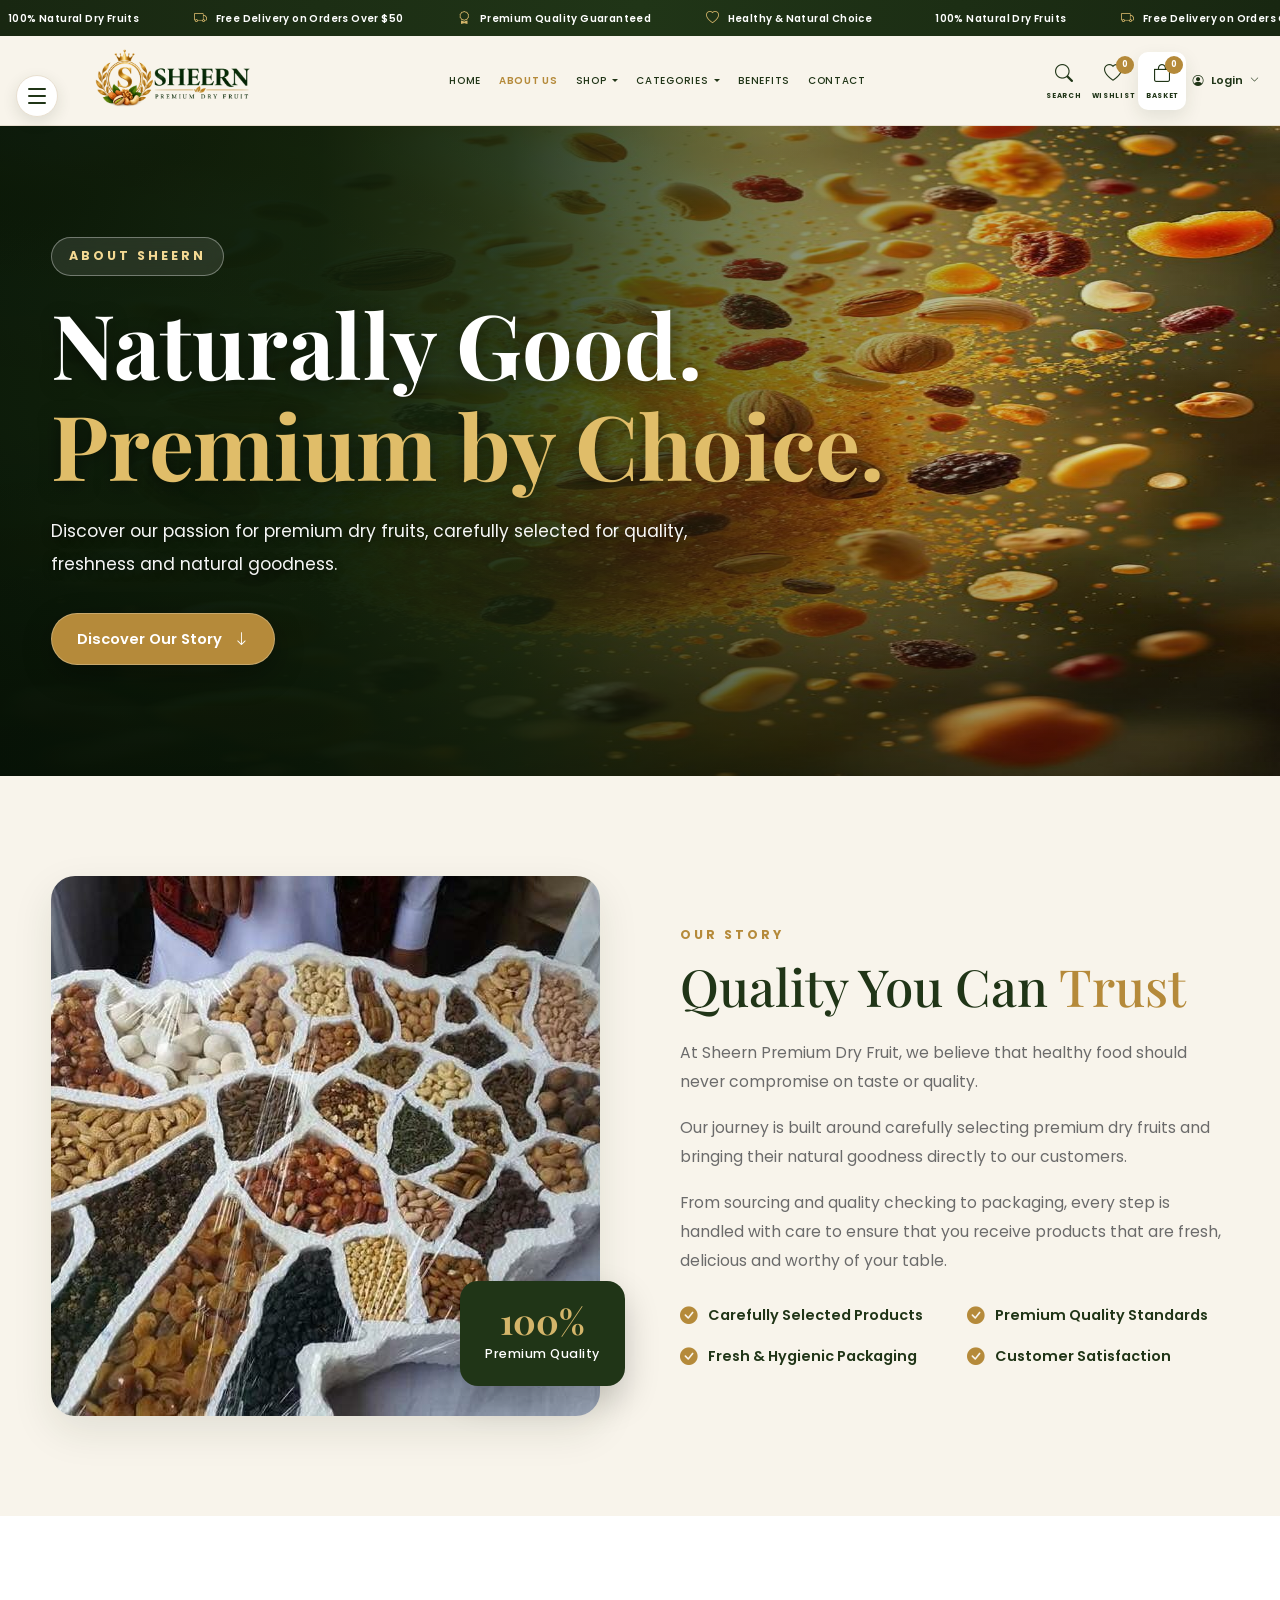
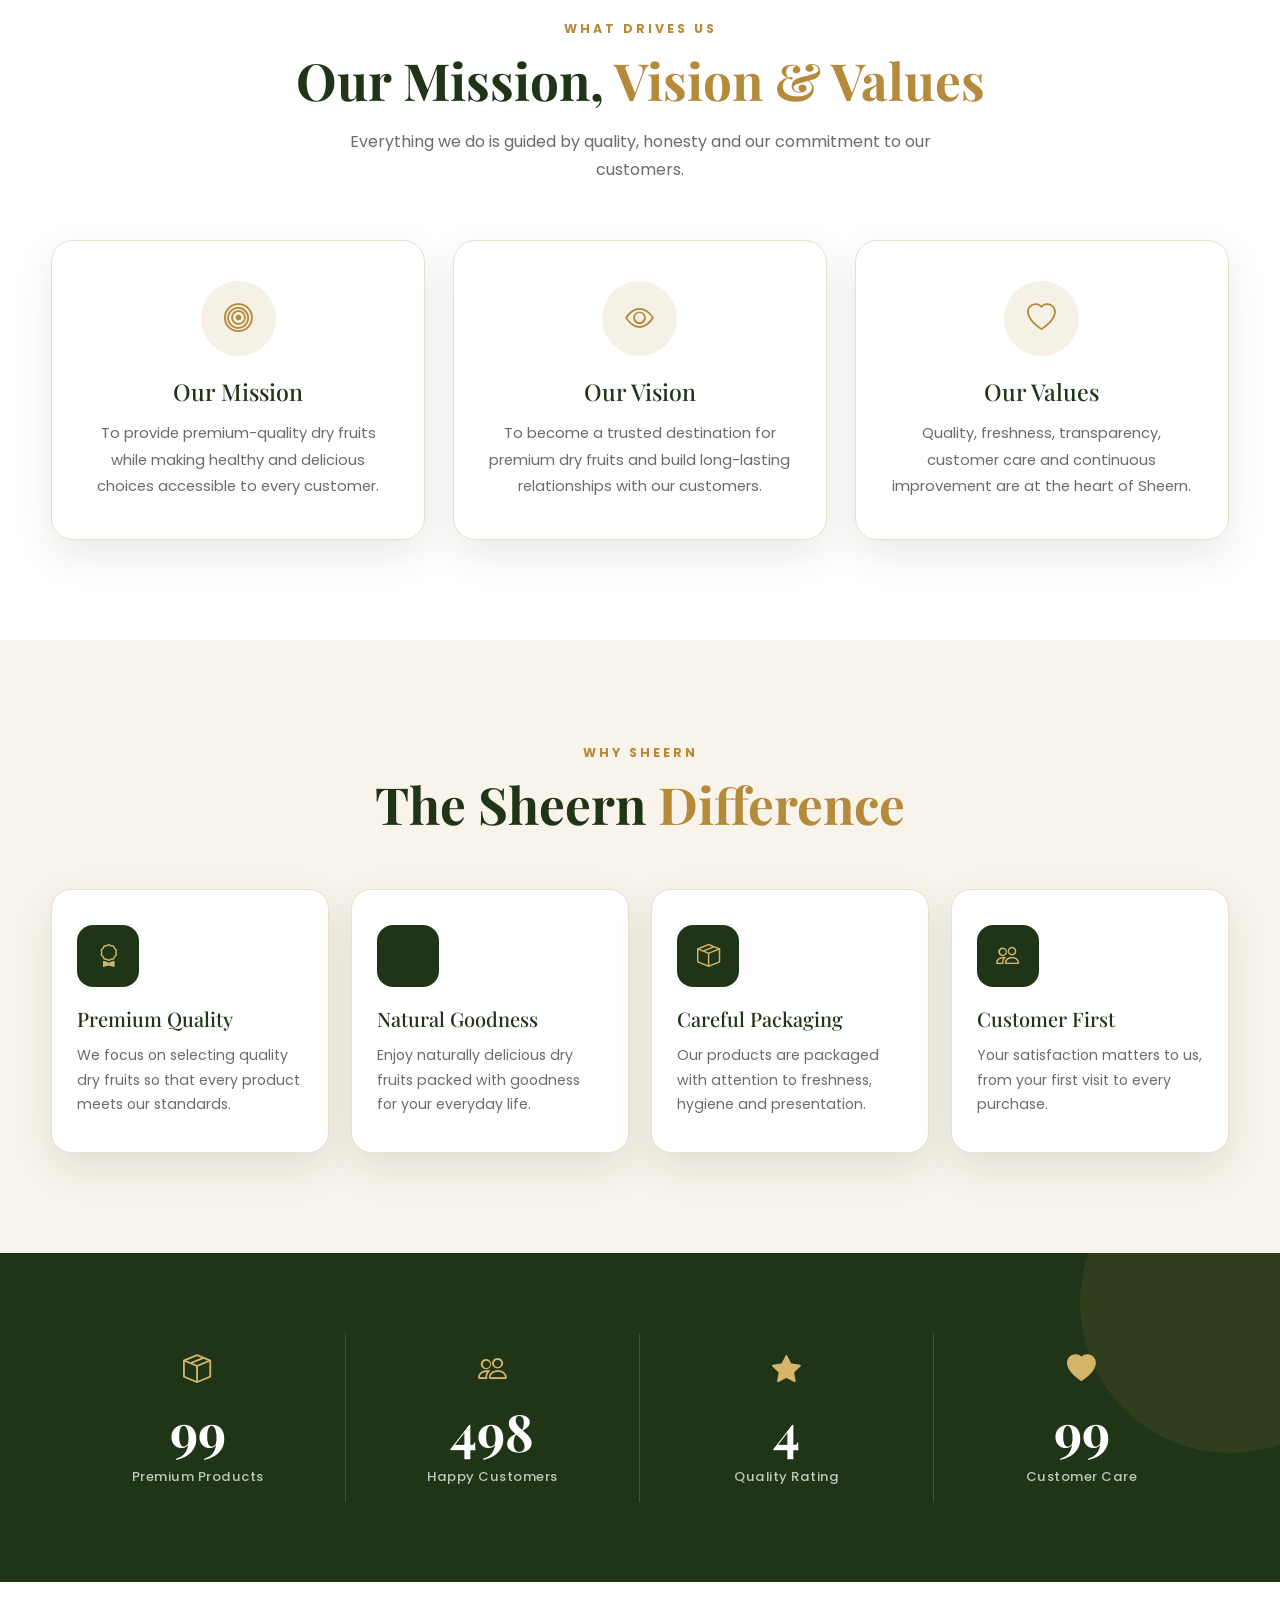
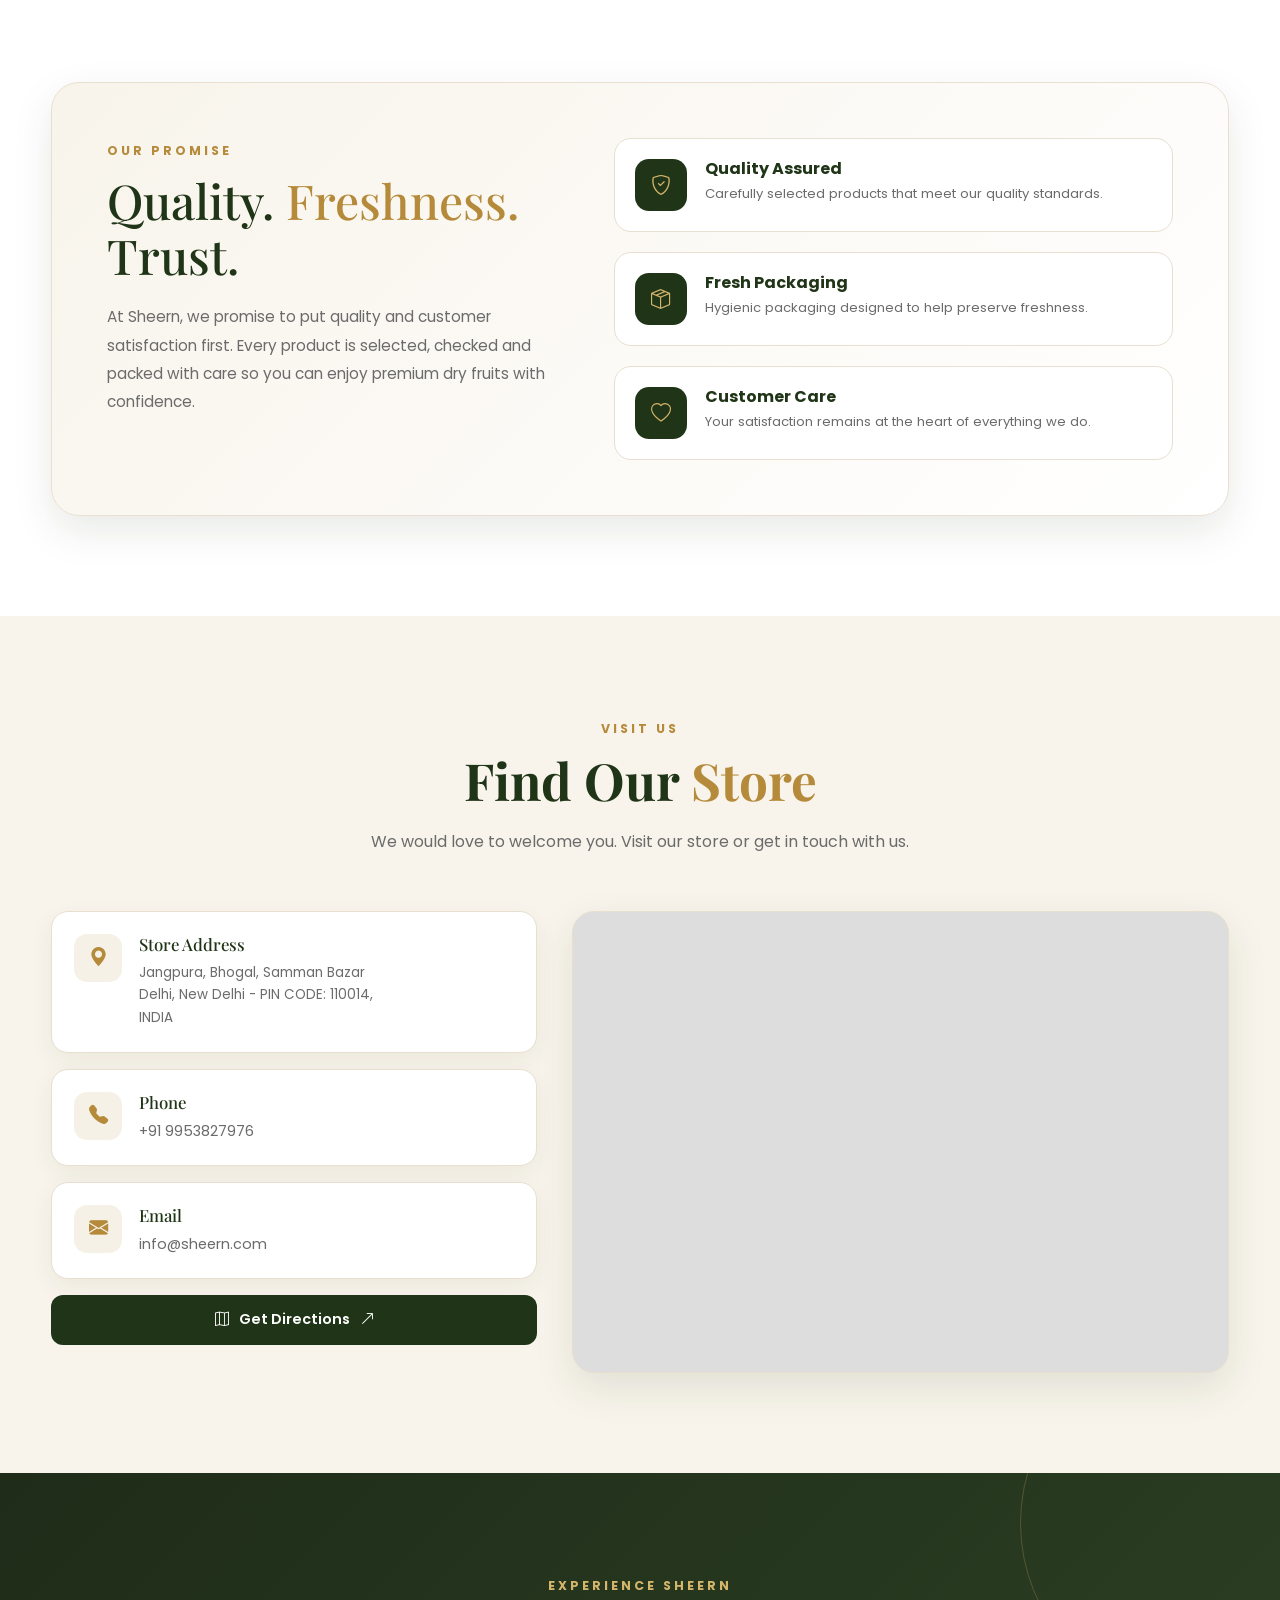
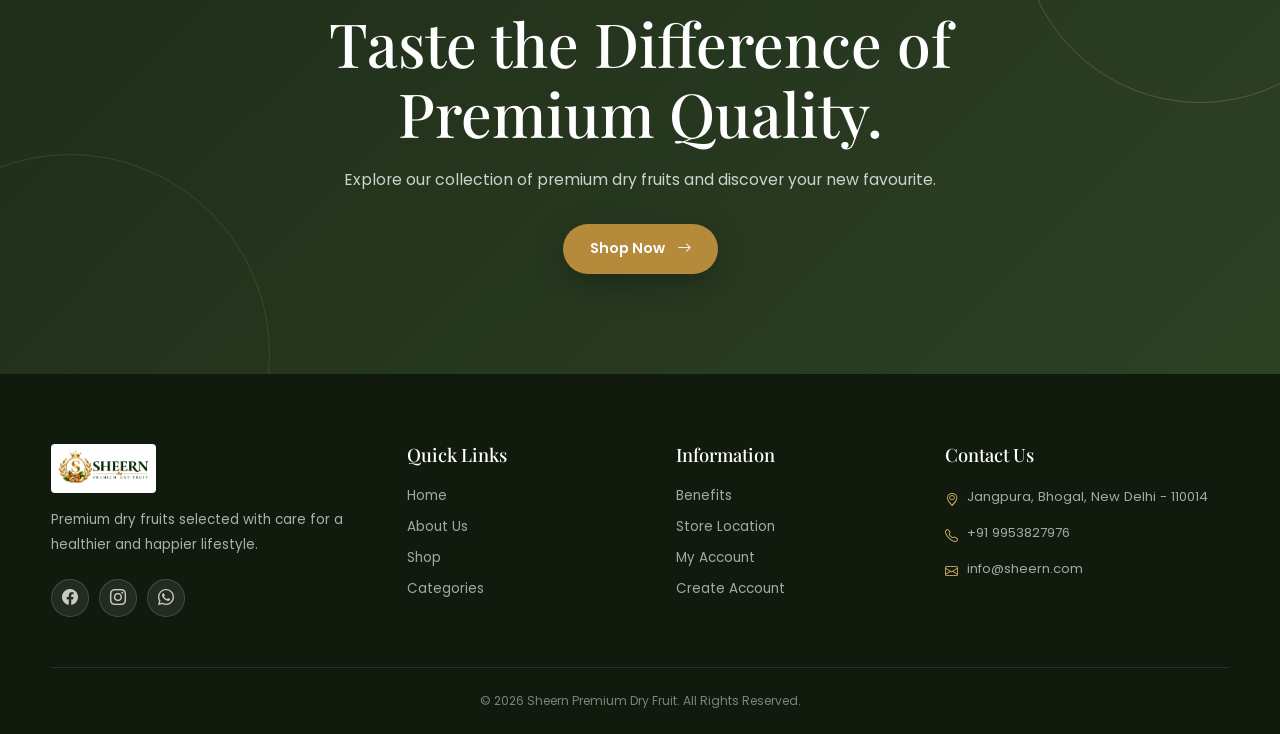
==== About.html @ 047c0693 "New Editing and creating new pages with its working in it's funatlities." ====
<!DOCTYPE html>
<html lang="en">

<head>

    <meta charset="UTF-8">

    <meta name="viewport" content="width=device-width, initial-scale=1.0">

    <title>About Us | Sheern Premium Dry Fruit</title>


    <!-- =====================================================
         BOOTSTRAP
    ====================================================== -->

    <link href="https://cdn.jsdelivr.net/npm/bootstrap@5.3.3/dist/css/bootstrap.min.css" rel="stylesheet">


    <!-- =====================================================
         BOOTSTRAP ICONS
    ====================================================== -->

    <link rel="stylesheet" href="https://cdn.jsdelivr.net/npm/bootstrap-icons@1.11.3/font/bootstrap-icons.min.css">


    <!-- =====================================================
         GOOGLE FONTS
    ====================================================== -->

    <link
        href="https://fonts.googleapis.com/css2?family=Playfair+Display:wght@400;500;600;700&family=Poppins:wght@300;400;500;600;700&display=swap"
        rel="stylesheet">


    <!-- =====================================================
         MAIN WEBSITE CSS
    ====================================================== -->

    <link rel="stylesheet" href="CSS/Style.css">


    <!-- =====================================================
         ABOUT PAGE CSS
    ====================================================== -->

    <link rel="stylesheet" href="CSS/About.css">

</head>


<body>


    <!-- =========================================================
         SIDEBAR
    ========================================================= -->

    <aside class="sheern-sidebar" id="sideNavbar">


        <!-- SIDEBAR LOGO -->

        <div class="sidebar-logo">

            <a href="index.html">

                <img src="Photos/Logo.png" alt="Sheern Premium Dry Fruit">

            </a>

        </div>


        <!-- SIDEBAR MENU -->

        <nav class="sidebar-menu">


            <!-- HOME -->

            <div class="side-item">

                <a href="index.html" class="side-link">

                    <i class="bi bi-house"></i>

                    <span>
                        Home
                    </span>

                </a>

            </div>



            <!-- SHOP -->

            <div class="side-item">

                <a href="javascript:void(0)" class="side-link" id="shopSideBtn">

                    <i class="bi bi-shop"></i>

                    <span>
                        Shop
                    </span>

                    <i class="bi bi-chevron-right side-arrow"></i>

                </a>


                <!-- SHOP SUBMENU -->

                <ul class="side-submenu" id="shopSubmenu">

                    <li>

                        <a href="AllProduct.html">

                            <i class="bi bi-grid"></i>

                            <span>
                                All Products
                            </span>

                        </a>

                    </li>


                    <li>

                        <a href="#products">

                            <i class="bi bi-star"></i>

                            <span>
                                Best Sellers
                            </span>

                        </a>

                    </li>


                    <li>

                        <a href="#products">

                            <i class="bi bi-tag"></i>

                            <span>
                                Special Offers
                            </span>

                        </a>

                    </li>

                </ul>

            </div>


            <!-- CATEGORIES -->

            <div class="side-item">

                <a href="#categories" class="side-link">

                    <i class="bi bi-collection"></i>

                    <span>
                        Categories
                    </span>

                </a>

            </div>


            <!-- ABOUT -->

            <div class="side-item">

                <a href="About.html" class="side-link active">

                    <i class="bi bi-info-circle"></i>

                    <span>
                        About Us
                    </span>

                </a>

            </div>


            <!-- CUSTOMER LOVE -->

            <div class="side-item">

                <a href="#feedback" class="side-link">

                    <i class="bi bi-heart"></i>

                    <span>
                        Customer Love
                    </span>

                </a>

            </div>


            <!-- CONTACT -->

            <div class="side-item">

                <a href="#contact" class="side-link">

                    <i class="bi bi-envelope"></i>

                    <span>
                        Contact
                    </span>

                </a>

            </div>

        </nav>


        <!-- =====================================================
             SIDEBAR PROMOTION
        ====================================================== -->

        <div class="Promo-sidebar">

            <img src="Photos/Afghani.jpg" class="sidebar-promo-image" alt="Afghani Dry Fruits">

            <div class="sidebar-promo-overlay"></div>

            <div class="sidebar-promo-content">

                <span>
                    Healthy
                </span>

                <strong>
                    Choices
                </strong>

                <span>
                    Better Life
                </span>

                <small>
                    Premium quality dry fruits
                </small>

            </div>

        </div>


        <!-- =====================================================
             SIDEBAR BOTTOM
        ====================================================== -->

        <div class="sidebar-bottom">


            <!-- WISHLIST -->

            <a href="#products" class="side-bottom-link">

                <i class="bi bi-heart"></i>

                <span>
                    Wishlist
                </span>

                <span class="status-dot" id="sidebarWishlistCount">

                    0

                </span>

            </a>


            <!-- ACCOUNT -->

            <a href="Login.html" class="side-bottom-link">

                <i class="bi bi-person"></i>

                <span>
                    Account
                </span>

            </a>

        </div>

    </aside>


    <!-- =========================================================
         SIDEBAR OVERLAY
    ========================================================= -->

    <div class="sidebar-overlay" id="sidebarOverlay">
    </div>


    <!-- =========================================================
         MOBILE MENU BUTTON
    ========================================================= -->

    <button class="sheern-menu-button" id="SIDE_toggle" type="button" aria-label="Open Menu" aria-expanded="false">

        <span></span>
        <span></span>
        <span></span>

    </button>


    <!-- =========================================================
         MAIN
    ========================================================= -->

    <main class="sheern-main">


        <!-- =====================================================
             PROMOTION BAR
        ====================================================== -->

        <div class="sheern-promo-bar">

            <div class="promo-track">


                <div class="promo-item">

                    <i class="bi bi-leaf"></i>

                    <span>
                        100% Natural Dry Fruits
                    </span>

                </div>


                <div class="promo-item">

                    <i class="bi bi-truck"></i>

                    <span>
                        Free Delivery on Orders Over $50
                    </span>

                </div>


                <div class="promo-item">

                    <i class="bi bi-award"></i>

                    <span>
                        Premium Quality Guaranteed
                    </span>

                </div>


                <div class="promo-item">

                    <i class="bi bi-heart"></i>

                    <span>
                        Healthy & Natural Choice
                    </span>

                </div>


                <!-- DUPLICATE FOR INFINITE SCROLL -->

                <div class="promo-item">

                    <i class="bi bi-leaf"></i>

                    <span>
                        100% Natural Dry Fruits
                    </span>

                </div>


                <div class="promo-item">

                    <i class="bi bi-truck"></i>

                    <span>
                        Free Delivery on Orders Over $50
                    </span>

                </div>


                <div class="promo-item">

                    <i class="bi bi-award"></i>

                    <span>
                        Premium Quality Guaranteed
                    </span>

                </div>


                <div class="promo-item">

                    <i class="bi bi-heart"></i>

                    <span>
                        Healthy & Natural Choice
                    </span>

                </div>

            </div>

        </div>


        <!-- =====================================================
             MAIN HEADER / NAVBAR
             SAME HEADER AS MAIN WEBSITE
        ====================================================== -->

        <header class="sheern-header">


            <!-- HEADER DECORATION -->

            <div class="header-decoration">

                <span></span>
                <span></span>

            </div>


            <!-- =================================================
                 LOGO
            ================================================== -->

            <a href="index.html#home" class="sheern-brand">

                <img src="Photos/Logo.png" class="sheern-logo" alt="Sheern Premium Dry Fruit">

            </a>


            <!-- =================================================
                 NAVIGATION
            ================================================== -->

            <nav class="navbar navbar-expand-lg sheern-navbar">

                <div class="container-fluid">


                    <!-- BOOTSTRAP MOBILE TOGGLER -->

                    <button class="navbar-toggler" type="button" data-bs-toggle="collapse" data-bs-target="#mainNavbar"
                        aria-controls="mainNavbar" aria-expanded="false" aria-label="Toggle navigation">

                        <span class="navbar-toggler-icon"></span>

                    </button>


                    <!-- NAVIGATION LINKS -->

                    <div class="collapse navbar-collapse" id="mainNavbar">

                        <ul class="navbar-nav">


                            <!-- HOME -->

                            <li class="nav-item">

                                <a class="nav-link" href="index.html#home">

                                    HOME

                                </a>

                            </li>


                            <!-- ABOUT -->

                            <li class="nav-item">

                                <a class="nav-link active" href="About.html">

                                    ABOUT US

                                </a>

                            </li>


                            <!-- SHOP -->

                            <li class="nav-item dropdown">

                                <a class="nav-link dropdown-toggle" href="#products" role="button"
                                    data-bs-toggle="dropdown" aria-expanded="false">

                                    SHOP

                                </a>


                                <ul class="dropdown-menu">


                                    <li>

                                        <a class="dropdown-item" href="AllProduct.html">

                                            <i class="bi bi-grid"></i>

                                            All Products

                                        </a>

                                    </li>


                                    <li>

                                        <a class="dropdown-item" href="#products">

                                            <i class="bi bi-star"></i>

                                            Best Sellers

                                        </a>

                                    </li>


                                    <li>

                                        <a class="dropdown-item" href="index.html#products">

                                            <i class="bi bi-tag"></i>

                                            Special Offers

                                        </a>

                                    </li>

                                </ul>

                            </li>


                            <!-- CATEGORIES -->

                            <li class="nav-item dropdown">

                                <a class="nav-link dropdown-toggle" href="#categories" role="button"
                                    data-bs-toggle="dropdown" aria-expanded="false">

                                    CATEGORIES

                                </a>


                                <ul class="dropdown-menu">


                                    <li>

                                        <a class="dropdown-item" href="#categories">

                                            <i class="bi bi-grid-3x3-gap"></i>

                                            Dry Fruits

                                        </a>

                                    </li>


                                    <li>

                                        <a class="dropdown-item" href="#categories">

                                            <i class="bi bi-gem"></i>

                                            Premium Collection

                                        </a>

                                    </li>

                                </ul>

                            </li>


                            <!-- BENEFITS -->

                            <li class="nav-item">

                                <a class="nav-link" href="#benefits">

                                    BENEFITS

                                </a>

                            </li>


                            <!-- CONTACT -->

                            <li class="nav-item">

                                <a class="nav-link" href="#contact">

                                    CONTACT

                                </a>

                            </li>

                        </ul>

                    </div>

                </div>

            </nav>


            <!-- =================================================
                 HEADER ACTIONS
            ================================================== -->

            <div class="sheern-header-actions">


                <!-- SEARCH -->

                <button type="button" class="sheern-action search-action" id="headerSearchButton" data-bs-toggle="modal"
                    data-bs-target="#searchModal" aria-label="Search">

                    <i class="bi bi-search"></i>

                    <span class="action-label">
                        Search
                    </span>

                </button>


                <!-- WISHLIST -->

                <button type="button" class="sheern-action wishlist-action" id="headerWishlistButton"
                    aria-label="Wishlist">

                    <i class="bi bi-heart"></i>

                    <span class="action-label">
                        Wishlist
                    </span>

                    <span class="sheern-wishlist-count" id="headerWishlistCount">

                        0

                    </span>

                </button>


                <!-- BASKET -->

                <button type="button" class="sheern-action cart-action" id="headerCartButton" data-bs-toggle="offcanvas"
                    data-bs-target="#cartCanvas" aria-label="Shopping Basket">

                    <i class="bi bi-bag"></i>

                    <span class="action-label">
                        Basket
                    </span>

                    <span class="sheern-cart-count" id="headerCartCount">

                        0

                    </span>

                </button>


                <!-- =================================================
                     ACCOUNT
                ================================================== -->

                <div class="header-account">


                    <!-- ACCOUNT BUTTON -->

                    <button type="button" class="account-button" id="headerLoginButton" aria-label="Account"
                        aria-expanded="false">

                        <i class="bi bi-person-circle"></i>

                        <span id="accountButtonName">
                            Login
                        </span>

                        <i class="bi bi-chevron-down account-arrow"></i>

                    </button>


                    <!-- ACCOUNT DROPDOWN -->

                    <div class="account-dropdown" id="accountDropdown">


                        <div class="account-dropdown-header">

                            <strong id="accountName">
                                My Account
                            </strong>

                        </div>


                        <div class="account-dropdown-divider"></div>


                        <!-- LOGIN -->

                        <a href="Login.html" id="loginDropdownLink">

                            <i class="bi bi-box-arrow-in-right"></i>

                            <span>
                                Login
                            </span>

                        </a>


                        <!-- REGISTER -->

                        <a href="Registration.html" id="registerDropdownLink">

                            <i class="bi bi-person-plus"></i>

                            <span>
                                Create Account
                            </span>

                        </a>


                        <!-- LOGOUT -->

                        <a href="#" id="logoutButton" class="d-none">

                            <i class="bi bi-box-arrow-right"></i>

                            <span>
                                Logout
                            </span>

                        </a>

                    </div>

                </div>

            </div>

        </header>


        <!-- =====================================================
             ABOUT HERO
             VIDEO BACKGROUND
        ====================================================== -->

        <section class="about-hero">


    <!-- HERO OVERLAY -->

    <div class="about-hero-overlay"></div>

    <img src="Photos/AHero.jpg"
         alt="Sheern Premium Dry Fruit"
         class="about-hero-image">


    <!-- HERO CONTENT -->

    <div class="about-container about-hero-content">

        <span class="hero-label">
            ABOUT SHEERN
        </span>

        <h1>

            Naturally Good.

            <span>
                Premium by Choice.
            </span>

        </h1>

        <p>

            Discover our passion for premium dry fruits,
            carefully selected for quality, freshness and
            natural goodness.

        </p>

        <a href="#our-story" class="hero-button">

            Discover Our Story

            <i class="bi bi-arrow-down"></i>

        </a>

    </div>

</section>



        <!-- =====================================================
             OUR STORY
        ====================================================== -->

        <section class="story-section section-padding" id="our-story">

            <div class="about-container">

                <div class="story-grid">


                    <!-- STORY IMAGE -->

                    <div class="story-image-wrapper reveal">

                        <img src="Photos/Afghani.jpg" alt="Premium Sheern Dry Fruits" class="story-image">


                        <div class="experience-card">

                            <strong>
                                100%
                            </strong>

                            <span>
                                Premium Quality
                            </span>

                        </div>

                    </div>


                    <!-- STORY CONTENT -->

                    <div class="story-content reveal">

                        <span class="section-label">
                            OUR STORY
                        </span>

                        <h2>

                            Quality You Can

                            <span>
                                Trust
                            </span>

                        </h2>

                        <p>

                            At Sheern Premium Dry Fruit, we believe
                            that healthy food should never compromise
                            on taste or quality.

                        </p>

                        <p>

                            Our journey is built around carefully
                            selecting premium dry fruits and bringing
                            their natural goodness directly to our
                            customers.

                        </p>

                        <p>

                            From sourcing and quality checking to
                            packaging, every step is handled with care
                            to ensure that you receive products that
                            are fresh, delicious and worthy of your
                            table.

                        </p>


                        <!-- STORY POINTS -->

                        <div class="story-points">


                            <div class="story-point">

                                <i class="bi bi-check-circle-fill"></i>

                                <span>
                                    Carefully Selected Products
                                </span>

                            </div>


                            <div class="story-point">

                                <i class="bi bi-check-circle-fill"></i>

                                <span>
                                    Premium Quality Standards
                                </span>

                            </div>


                            <div class="story-point">

                                <i class="bi bi-check-circle-fill"></i>

                                <span>
                                    Fresh & Hygienic Packaging
                                </span>

                            </div>


                            <div class="story-point">

                                <i class="bi bi-check-circle-fill"></i>

                                <span>
                                    Customer Satisfaction
                                </span>

                            </div>

                        </div>

                    </div>

                </div>

            </div>

        </section>


        <!-- =====================================================
             MISSION / VISION / VALUES
        ====================================================== -->

        <section class="mission-section section-padding">

            <div class="about-container">


                <div class="section-heading reveal">

                    <span class="section-label">
                        WHAT DRIVES US
                    </span>

                    <h2>

                        Our Mission,

                        <span>
                            Vision & Values
                        </span>

                    </h2>

                    <p>

                        Everything we do is guided by quality,
                        honesty and our commitment to our customers.

                    </p>

                </div>


                <div class="mission-grid">


                    <!-- MISSION -->

                    <article class="mission-card reveal">

                        <div class="mission-icon">

                            <i class="bi bi-bullseye"></i>

                        </div>

                        <h3>
                            Our Mission
                        </h3>

                        <p>

                            To provide premium-quality dry fruits
                            while making healthy and delicious choices
                            accessible to every customer.

                        </p>

                    </article>


                    <!-- VISION -->

                    <article class="mission-card reveal">

                        <div class="mission-icon">

                            <i class="bi bi-eye"></i>

                        </div>

                        <h3>
                            Our Vision
                        </h3>

                        <p>

                            To become a trusted destination for
                            premium dry fruits and build long-lasting
                            relationships with our customers.

                        </p>

                    </article>


                    <!-- VALUES -->

                    <article class="mission-card reveal">

                        <div class="mission-icon">

                            <i class="bi bi-heart"></i>

                        </div>

                        <h3>
                            Our Values
                        </h3>

                        <p>

                            Quality, freshness, transparency,
                            customer care and continuous improvement
                            are at the heart of Sheern.

                        </p>

                    </article>

                </div>

            </div>

        </section>


        <!-- =====================================================
             WHY CHOOSE SHEERN
        ====================================================== -->

        <section class="features-section section-padding">

            <div class="about-container">


                <div class="section-heading reveal">

                    <span class="section-label">
                        WHY SHEERN
                    </span>

                    <h2>

                        The Sheern

                        <span>
                            Difference
                        </span>

                    </h2>

                </div>


                <div class="features-grid">


                    <!-- FEATURE 1 -->

                    <article class="feature-card reveal">

                        <div class="feature-icon">

                            <i class="bi bi-award"></i>

                        </div>

                        <h3>
                            Premium Quality
                        </h3>

                        <p>

                            We focus on selecting quality dry fruits
                            so that every product meets our standards.

                        </p>

                    </article>


                    <!-- FEATURE 2 -->

                    <article class="feature-card reveal">

                        <div class="feature-icon">

                            <i class="bi bi-leaf"></i>

                        </div>

                        <h3>
                            Natural Goodness
                        </h3>

                        <p>

                            Enjoy naturally delicious dry fruits
                            packed with goodness for your everyday life.

                        </p>

                    </article>


                    <!-- FEATURE 3 -->

                    <article class="feature-card reveal">

                        <div class="feature-icon">

                            <i class="bi bi-box-seam"></i>

                        </div>

                        <h3>
                            Careful Packaging
                        </h3>

                        <p>

                            Our products are packaged with attention
                            to freshness, hygiene and presentation.

                        </p>

                    </article>


                    <!-- FEATURE 4 -->

                    <article class="feature-card reveal">

                        <div class="feature-icon">

                            <i class="bi bi-people"></i>

                        </div>

                        <h3>
                            Customer First
                        </h3>

                        <p>

                            Your satisfaction matters to us, from your
                            first visit to every purchase.

                        </p>

                    </article>

                </div>

            </div>

        </section>


        <!-- =====================================================
             OUR NUMBERS
        ====================================================== -->

        <section class="stats-section">

            <div class="about-container">

                <div class="stats-grid">


                    <!-- PRODUCTS -->

                    <div class="stat-item reveal">

                        <i class="bi bi-box-seam"></i>

                        <strong data-count="100" data-suffix="+">

                            0

                        </strong>

                        <span>
                            Premium Products
                        </span>

                    </div>


                    <!-- CUSTOMERS -->

                    <div class="stat-item reveal">

                        <i class="bi bi-people"></i>

                        <strong data-count="500" data-suffix="+">

                            0

                        </strong>

                        <span>
                            Happy Customers
                        </span>

                    </div>


                    <!-- RATING -->

                    <div class="stat-item reveal">

                        <i class="bi bi-star-fill"></i>

                        <strong data-count="5" data-suffix="★">

                            0

                        </strong>

                        <span>
                            Quality Rating
                        </span>

                    </div>


                    <!-- CUSTOMER CARE -->

                    <div class="stat-item reveal">

                        <i class="bi bi-heart-fill"></i>

                        <strong data-count="100" data-suffix="%">

                            0

                        </strong>

                        <span>
                            Customer Care
                        </span>

                    </div>

                </div>

            </div>

        </section>


        <!-- =====================================================
             OUR PROMISE
        ====================================================== -->

        <section class="promise-section section-padding" id="our-promise">

            <div class="about-container">

                <div class="promise-box reveal">


                    <!-- PROMISE CONTENT -->

                    <div class="promise-content">

                        <span class="section-label">
                            OUR PROMISE
                        </span>

                        <h2>

                            Quality.

                            <span>
                                Freshness.
                            </span>

                            Trust.

                        </h2>

                        <p>

                            At Sheern, we promise to put quality
                            and customer satisfaction first. Every
                            product is selected, checked and packed
                            with care so you can enjoy premium dry
                            fruits with confidence.

                        </p>

                    </div>


                    <!-- PROMISE ITEMS -->

                    <div class="promise-items">


                        <!-- QUALITY -->

                        <div class="promise-item">

                            <div class="promise-icon">

                                <i class="bi bi-shield-check"></i>

                            </div>

                            <div>

                                <h3>
                                    Quality Assured
                                </h3>

                                <p>

                                    Carefully selected products
                                    that meet our quality standards.

                                </p>

                            </div>

                        </div>


                        <!-- PACKAGING -->

                        <div class="promise-item">

                            <div class="promise-icon">

                                <i class="bi bi-box-seam"></i>

                            </div>

                            <div>

                                <h3>
                                    Fresh Packaging
                                </h3>

                                <p>

                                    Hygienic packaging designed to
                                    help preserve freshness.

                                </p>

                            </div>

                        </div>


                        <!-- CUSTOMER CARE -->

                        <div class="promise-item">

                            <div class="promise-icon">

                                <i class="bi bi-heart"></i>

                            </div>

                            <div>

                                <h3>
                                    Customer Care
                                </h3>

                                <p>

                                    Your satisfaction remains at the
                                    heart of everything we do.

                                </p>

                            </div>

                        </div>

                    </div>

                </div>

            </div>

        </section>


        <!-- =====================================================
             STORE LOCATION
        ====================================================== -->

        <section class="location-section section-padding" id="store-location">

            <div class="about-container">


                <!-- SECTION HEADING -->

                <div class="section-heading reveal">

                    <span class="section-label">
                        VISIT US
                    </span>

                    <h2>

                        Find Our

                        <span>
                            Store
                        </span>

                    </h2>

                    <p>

                        We would love to welcome you.
                        Visit our store or get in touch with us.

                    </p>

                </div>


                <div class="location-grid">


                    <!-- STORE INFORMATION -->

                    <div class="location-info reveal">


                        <!-- ADDRESS -->

                        <div class="location-card">

                            <div class="location-icon">

                                <i class="bi bi-geo-alt-fill"></i>

                            </div>

                            <div>

                                <h3>
                                    Store Address
                                </h3>

                                <p>

                                    Jangpura, Bhogal, Samman Bazar<br>
                                    Delhi, New Delhi - PIN CODE: 110014,<br>
                                    INDIA

                                </p>

                            </div>

                        </div>


                        <!-- PHONE -->

                        <div class="location-card">

                            <div class="location-icon">

                                <i class="bi bi-telephone-fill"></i>

                            </div>

                            <div>

                                <h3>
                                    Phone
                                </h3>

                                <a href="https://wa.me/919953827976" target="_blank" .>

                                    +91 9953827976

                                </a>

                            </div>

                        </div>


                        <!-- EMAIL -->

                        <div class="location-card">

                            <div class="location-icon">

                                <i class="bi bi-envelope-fill"></i>

                            </div>

                            <div>

                                <h3>
                                    Email
                                </h3>

                                <a href="mailto:info@sheern.com">

                                    info@sheern.com

                                </a>

                            </div>

                        </div>


                        <!-- DIRECTIONS -->

                        <a href="https://www.google.com/maps/search/?api=1&query=Jangpura%2C%20Bhogal%2C%20New%20Delhi%20110014"
                            target="_blank" rel="noopener noreferrer" class="directions-button">

                            <i class="bi bi-map"></i>

                            Get Directions

                            <i class="bi bi-arrow-up-right"></i>

                        </a>

                    </div>


                    <!-- MAP -->

                    <div class="map-container reveal">

                        <iframe
                            src="https://www.google.com/maps?q=Jangpura%2C%20Bhogal%2C%20New%20Delhi%20110014&output=embed"
                            title="Sheern Premium Dry Fruit Store Location" loading="lazy" allowfullscreen
                            referrerpolicy="no-referrer-when-downgrade">
                        </iframe>

                    </div>

                </div>

            </div>

        </section>


        <!-- =====================================================
             CTA
        ====================================================== -->

        <section class="about-cta">

            <div class="about-container">

                <div class="cta-content reveal">

                    <span class="section-label">
                        EXPERIENCE SHEERN
                    </span>

                    <h2>

                        Taste the Difference
                        of Premium Quality.

                    </h2>

                    <p>

                        Explore our collection of premium dry fruits
                        and discover your new favourite.

                    </p>

                    <a href="AllProduct.html" class="cta-button">

                        Shop Now

                        <i class="bi bi-arrow-right"></i>

                    </a>

                </div>

            </div>

        </section>


        <!-- =====================================================
             FOOTER
        ====================================================== -->

        <footer class="about-footer">

            <div class="about-container">

                <div class="footer-grid">


                    <!-- BRAND -->

                    <div class="footer-brand">

                        <a href="index.html">

                            <img src="Photos/Logo.png" alt="Sheern Premium Dry Fruit">

                        </a>

                        <p>

                            Premium dry fruits selected with care
                            for a healthier and happier lifestyle.

                        </p>


                        <div class="footer-social">


                            <a href="#" aria-label="Facebook">

                                <i class="bi bi-facebook"></i>

                            </a>


                            <a href="#" aria-label="Instagram">

                                <i class="bi bi-instagram"></i>

                            </a>


                            <a href="#" aria-label="WhatsApp">

                                <i class="bi bi-whatsapp"></i>

                            </a>

                        </div>

                    </div>


                    <!-- QUICK LINKS -->

                    <div class="footer-column">

                        <h3>
                            Quick Links
                        </h3>

                        <a href="index.html">
                            Home
                        </a>

                        <a href="About.html">
                            About Us
                        </a>

                        <a href="#products">
                            Shop
                        </a>

                        <a href="#categories">
                            Categories
                        </a>

                    </div>


                    <!-- INFORMATION -->

                    <div class="footer-column">

                        <h3>
                            Information
                        </h3>

                        <a href="#benefits">
                            Benefits
                        </a>

                        <a href="#store-location">
                            Store Location
                        </a>

                        <a href="Login.html">
                            My Account
                        </a>

                        <a href="Registration.html">
                            Create Account
                        </a>

                    </div>


                    <!-- CONTACT -->

                    <div class="footer-column">

                        <h3>
                            Contact Us
                        </h3>

                        <p>

                            <i class="bi bi-geo-alt"></i>

                            Jangpura, Bhogal,
                            New Delhi - 110014

                        </p>

                        <p>

                            <i class="bi bi-telephone"></i>

                            +91 9953827976

                        </p>

                        <p>

                            <i class="bi bi-envelope"></i>

                            info@sheern.com

                        </p>

                    </div>

                </div>


                <!-- FOOTER BOTTOM -->

                <div class="footer-bottom">

                    <p>

                        ©

                        <span id="currentYear"></span>

                        Sheern Premium Dry Fruit.
                        All Rights Reserved.

                    </p>

                </div>

            </div>

        </footer>

    </main>


    <!-- =====================================================
         SEARCH MODAL
    ====================================================== -->

    <div class="modal fade" id="searchModal" tabindex="-1" aria-labelledby="searchModalLabel" aria-hidden="true">

        <div class="modal-dialog modal-dialog-centered">

            <div class="modal-content">

                <div class="modal-header">

                    <h5 class="modal-title" id="searchModalLabel">

                        Search Products

                    </h5>

                    <button type="button" class="btn-close" data-bs-dismiss="modal" aria-label="Close">
                    </button>

                </div>

                <div class="modal-body">

                    <div class="input-group">

                        <input type="text" class="form-control" id="searchInput" placeholder="Search dry fruits..."
                            autocomplete="off">

                        <button type="button" class="btn btn-success" id="searchSubmitButton">

                            <i class="bi bi-search"></i>

                        </button>

                    </div>

                    <div id="searchResults" class="mt-3">
                    </div>

                </div>

            </div>

        </div>

    </div>


    <!-- =====================================================
         CART OFFCANVAS
    ====================================================== -->

    <div class="offcanvas offcanvas-end" tabindex="-1" id="cartCanvas" aria-labelledby="cartCanvasLabel">

        <div class="offcanvas-header">

            <h5 class="offcanvas-title" id="cartCanvasLabel">

                Your Basket

            </h5>

            <button type="button" class="btn-close" data-bs-dismiss="offcanvas" aria-label="Close">
            </button>

        </div>


        <div class="offcanvas-body">

            <div id="cartItems">

                <p class="text-muted">
                    Your cart is empty
                </p>

            </div>


            <hr>


            <div class="d-flex justify-content-between">

                <strong>
                    Total:
                </strong>

                <strong id="cartTotal">
                    ₹0
                </strong>

            </div>


            <button type="button" class="btn btn-success w-100 mt-3" id="checkoutButton">

                Checkout

            </button>

        </div>

    </div>


    <!-- =====================================================
         BOOTSTRAP JAVASCRIPT
    ====================================================== -->

    <script src="https://cdn.jsdelivr.net/npm/bootstrap@5.3.3/dist/js/bootstrap.bundle.min.js">
    </script>


    <!-- =====================================================
         MAIN WEBSITE JAVASCRIPT
         SIDEBAR / ACCOUNT / WISHLIST / CART / PRODUCTS
    ====================================================== -->

    <script src="JS/Dry.js"></script>


    <!-- =====================================================
         ABOUT PAGE JAVASCRIPT
         REVEAL / COUNTERS / ABOUT FEATURES
    ====================================================== -->

    <script src="JS/About.js"></script>
    <script src="JS/login.js">
        </script>


</body>

</html>
---- CSS/Style.css ----
/* =========================================================
   SHEERN PREMIUM DRY FRUIT
   COMPLETE WEBSITE CSS
   CLEAN HEADER + NAVBAR
========================================================= */


/* =========================================================
   VARIABLES
========================================================= */

:root {
    --sheern-green: #203517;
    --sheern-dark-green: #182711;
    --sheern-gold: #b58a3a;
    --sheern-light-gold: #d4b56a;

    --sheern-cream: #f8f4eb;
    --sheern-light: #f5f1e8;
    --sheern-white: #ffffff;

    --sheern-brown: #74553a;
    --sheern-border: #e8dfd0;
    --sheern-text: #333333;
}


/* =========================================================
   GLOBAL RESET
========================================================= */

* {
    margin: 0;
    padding: 0;
    box-sizing: border-box;
}

html {
    scroll-behavior: smooth;
}

body {
    font-family: "Poppins", sans-serif;
    color: var(--sheern-text);
    background: #ffffff;
    overflow-x: hidden;
}

img {
    max-width: 100%;
}

a {
    text-decoration: none;
}

button,
input,
textarea,
select {
    font-family: "Poppins", sans-serif;
}

button {
    cursor: pointer;
}


/* =========================================================
   MAIN
========================================================= */

.sheern-main {
    width: 100%;
    margin-left: 0;
    min-height: 100vh;
}


/* =========================================================
   SIDEBAR
========================================================= */

.sheern-sidebar {
    position: fixed;
    top: 0;
    left: -280px;

    width: 270px;
    height: 100vh;

    z-index: 12000;

    background: var(--sheern-cream);
    border-right: 1px solid var(--sheern-border);

    padding: 18px 15px;

    overflow-y: auto;

    display: flex;
    flex-direction: column;

    transition: left 0.35s ease;
}

.sheern-sidebar.open {
    left: 0;
}


/* =========================================================
   SIDEBAR SCROLLBAR
========================================================= */

.sheern-sidebar::-webkit-scrollbar {
    width: 5px;
}

.sheern-sidebar::-webkit-scrollbar-track {
    background: transparent;
}

.sheern-sidebar::-webkit-scrollbar-thumb {
    background: var(--sheern-gold);
    border-radius: 10px;
}

.sheern-sidebar {
    scrollbar-width: thin;
    scrollbar-color: var(--sheern-gold) transparent;
}


/* =========================================================
   SIDEBAR LOGO
========================================================= */

.sidebar-logo {
    text-align: center;
    padding: 5px 0 18px;
    border-bottom: 1px solid var(--sheern-border);
}

.sidebar-logo img {
    width: 145px;
    height: auto;
    object-fit: contain;
    transition: transform 0.3s ease;
}

.sidebar-logo img:hover {
    transform: scale(1.04);
}


/* =========================================================
   SIDEBAR MENU
========================================================= */

.sidebar-menu {
    display: flex;
    flex-direction: column;
    gap: 5px;

    margin-top: 20px;
    padding: 0;
}

.side-item {
    list-style: none;
    margin: 0;
    padding: 0;
}

.side-link {
    position: relative;

    display: flex;
    align-items: center;

    gap: 12px;

    min-height: 43px;

    padding: 9px 12px;

    color: var(--sheern-green);

    border-radius: 7px;

    font-size: 12px;
    font-weight: 500;

    transition:
        background 0.25s ease,
        color 0.25s ease,
        transform 0.25s ease;
}

.side-link>i:first-child {
    width: 20px;
    font-size: 15px;
    text-align: center;
}

.side-link:hover {
    background: #ffffff;
    color: var(--sheern-gold);
    transform: translateX(3px);
}


/* =========================================================
   SIDEBAR ARROW
========================================================= */

.side-arrow {
    margin-left: auto;
    font-size: 10px !important;
    opacity: 0.6;

    transition: transform 0.3s ease;
}

#shopSideBtn.active .side-arrow {
    transform: rotate(90deg);
}


/* =========================================================
   SIDEBAR SUBMENU
========================================================= */

.side-submenu {
    list-style: none;

    margin: 3px 0 6px;
    padding: 0 0 0 32px;

    max-height: 0;
    overflow: hidden;

    opacity: 0;

    transition:
        max-height 0.3s ease,
        opacity 0.3s ease;
}

.side-submenu.active {
    max-height: 200px;
    opacity: 1;
}

.side-submenu li {
    margin: 2px 0;
    padding: 0;
}

.side-submenu li a {
    display: flex;
    align-items: center;

    gap: 9px;

    padding: 8px 10px;

    color: var(--sheern-green);

    font-size: 10px;
    font-weight: 400;

    border-radius: 6px;

    transition:
        background 0.25s ease,
        color 0.25s ease,
        transform 0.25s ease;
}

.side-submenu li a i {
    width: 16px;
    font-size: 11px;
    text-align: center;
}

.side-submenu li a:hover {
    background: #ffffff;
    color: var(--sheern-gold);
    transform: translateX(3px);
}


/* =========================================================
   SIDEBAR OVERLAY
========================================================= */

.sidebar-overlay {
    position: fixed;
    inset: 0;

    background: rgba(0, 0, 0, 0.45);

    z-index: 11999;

    opacity: 0;
    visibility: hidden;
    pointer-events: none;

    transition:
        opacity 0.35s ease,
        visibility 0.35s ease;
}

.sidebar-overlay.show {
    opacity: 1;
    visibility: visible;
    pointer-events: auto;
}


/* =========================================================
   SIDEBAR PROMOTION
========================================================= */

.Promo-sidebar {
    position: relative;

    min-height: 170px;

    margin-top: auto;
    margin-bottom: 16px;

    border-radius: 8px;
    overflow: hidden;

    background: #dfe5d6;
}

.sidebar-promo-image {
    position: absolute;
    inset: 0;

    width: 100%;
    height: 100%;

    object-fit: cover;
}

.sidebar-promo-overlay {
    position: absolute;
    inset: 0;

    background:
        linear-gradient(180deg,
            rgba(248, 244, 235, 0.95),
            rgba(247, 244, 239, 0.35),
            rgba(38, 59, 29, 0.15));
}

.sidebar-promo-content {
    position: relative;
    z-index: 2;

    padding: 15px;

    display: flex;
    flex-direction: column;

    color: var(--sheern-green);
}

.sidebar-promo-content span {
    font-family: "Playfair Display", serif;
    font-size: 14px;
    line-height: 1.1;
}

.sidebar-promo-content strong {
    font-family: "Playfair Display", serif;
    font-size: 19px;
    line-height: 1.1;
}

.sidebar-promo-content small {
    margin-top: 8px;

    font-size: 11px;
    color: var(--sheern-dark-green);
}


/* =========================================================
   SIDEBAR BOTTOM
========================================================= */

.sidebar-bottom {
    border-top: 1px solid var(--sheern-border);

    padding-top: 10px;

    display: flex;
    flex-direction: column;
    gap: 2px;
}

.side-bottom-link {
    position: relative;

    display: flex;
    align-items: center;

    gap: 15px;

    padding: 7px 9px;

    color: var(--sheern-green);

    font-size: 11px;

    border-radius: 6px;

    transition: all 0.25s ease;
}

.side-bottom-link:hover {
    background: #ffffff;
    color: var(--sheern-gold);
}

.side-bottom-link i:first-child {
    width: 20px;
    font-size: 15px;
    text-align: center;
}

.status-dot {
    min-width: 17px;
    height: 17px;

    padding: 0 4px;

    background: var(--sheern-gold);
    color: #ffffff;

    border-radius: 50%;

    margin-left: auto;

    display: flex;
    align-items: center;
    justify-content: center;

    font-size: 8px;
    font-weight: 700;
}


/* =========================================================
   MENU BUTTON
========================================================= */

.sheern-menu-button {
    position: fixed;

    top: 75px;
    left: 16px;

    width: 42px;
    height: 42px;

    border: 1px solid var(--sheern-border);
    border-radius: 50%;

    background: #ffffff;

    display: flex;
    flex-direction: column;

    align-items: center;
    justify-content: center;

    gap: 5px;

    cursor: pointer;

    z-index: 13000;

    box-shadow:
        0 5px 15px rgba(38, 59, 29, 0.12);

    transition:
        background 0.3s ease,
        transform 0.3s ease;
}

.sheern-menu-button span {
    width: 18px;
    height: 2px;

    background: var(--sheern-green);

    border-radius: 5px;

    transition:
        transform 0.3s ease,
        opacity 0.3s ease;
}

.sheern-menu-button:hover {
    background: var(--sheern-green);
    transform: scale(1.05);
}

.sheern-menu-button:hover span {
    background: #ffffff;
}

.sheern-menu-button.menu-open span:nth-child(1) {
    transform: translateY(7px) rotate(45deg);
}

.sheern-menu-button.menu-open span:nth-child(2) {
    opacity: 0;
}

.sheern-menu-button.menu-open span:nth-child(3) {
    transform: translateY(-7px) rotate(-45deg);
}


/* =========================================================
   PROMOTION BAR
========================================================= */

.sheern-promo-bar {
    width: 100%;

    min-height: 36px;

    overflow: hidden;

    background:
        linear-gradient(90deg,
            var(--sheern-dark-green),
            var(--sheern-green),
            var(--sheern-dark-green));

    color: #ffffff;

    display: flex;
    align-items: center;

    font-size: 10px;
    font-weight: 600;

    letter-spacing: 0.4px;
}

.promo-track {
    display: flex;
    align-items: center;

    gap: 55px;

    width: max-content;

    animation: promoMove 28s linear infinite;
}

.promo-item {
    display: flex;
    align-items: center;

    gap: 8px;

    white-space: nowrap;
}

.promo-item i {
    color: var(--sheern-light-gold);
    font-size: 13px;
}

@keyframes promoMove {
    0% {
        transform: translateX(0);
    }

    100% {
        transform: translateX(-50%);
    }
}


/* =========================================================
   MAIN HEADER
   LOGO + NAVBAR + ACTIONS
========================================================= */

.sheern-header {
    position: sticky !important;
    top: 0 !important;

    width: 100%;
    height: 90px;

    background: var(--sheern-cream);

    border-bottom: 1px solid var(--sheern-border);

    display: flex;
    align-items: center;

    padding: 0 25px 0 70px;

    z-index: 11500;
}


/* =========================================================
   BRAND / LOGO
========================================================= */

.sheern-brand {
    position: relative !important;

    left: auto !important;
    top: auto !important;

    transform: none !important;

    flex: 0 0 240px;

    width: 240px;

    display: flex;
    align-items: center;

    z-index: 20;
}

.sheern-logo {
    display: block;

    width: 240px !important;

    height: auto;

    max-height: 72px;

    object-fit: contain;

    transition: transform 0.3s ease;
}

.sheern-logo:hover {
    transform: scale(1.02);
}


/* =========================================================
   REMOVE EXTRA BRAND TEXT
========================================================= */

.brand-tagline {
    display: none;
}

.brand-line {
    display: none;
}


/* =========================================================
   HEADER DECORATION
========================================================= */

.header-decoration {
    display: none;
}


/* =========================================================
   NAVBAR
========================================================= */

.sheern-navbar {
    position: static !important;

    top: auto !important;
    left: auto !important;

    transform: none !important;

    width: auto !important;

    min-height: 0 !important;

    flex: 1;

    background: transparent !important;

    border: none !important;

    z-index: 10;
}


/* Navbar container */

.sheern-navbar .container-fluid {
    width: 100%;

    padding: 0 !important;

    display: flex;

    justify-content: center;
}


/* Navbar collapse */

.sheern-navbar .navbar-collapse {
    display: flex !important;

    justify-content: center;

    width: 100%;
}


/* Navigation list */

.sheern-navbar .navbar-nav {
    display: flex !important;

    align-items: center;

    justify-content: center;

    gap: 2px;

    margin: 0 !important;

    padding: 0 !important;
}


/* Navigation item */

.sheern-navbar .nav-item {
    position: relative;
}


/* Navigation links */

.sheern-navbar .nav-link {
    display: flex;

    align-items: center;
    justify-content: center;

    color: var(--sheern-green);

    font-family: "Poppins", sans-serif;

    font-size: 16px;

    font-weight: 500;

    letter-spacing: 0.7px;

    white-space: nowrap;

    padding: 10px 10px;

    border-radius: 5px;

    transition:
        color 0.25s ease,
        background 0.25s ease,
        transform 0.25s ease;
}


/* Navbar hover */

.sheern-navbar .nav-link:hover {
    color: var(--sheern-gold);

    background: rgba(181, 138, 58, 0.08);
}


/* Active navigation */

.sheern-navbar .nav-link.active {
    color: var(--sheern-gold);

    font-weight: 600;
}


/* =========================================================
   DROPDOWN ARROW
========================================================= */

.sheern-navbar .dropdown-toggle::after {
    margin-left: 6px;

    border-top: 0.3em solid currentColor;

    border-right: 0.3em solid transparent;

    border-bottom: 0;

    border-left: 0.3em solid transparent;
}


/* =========================================================
   NAVBAR DROPDOWN
========================================================= */

.sheern-navbar .dropdown-menu {
    min-width: 185px;

    margin-top: 7px !important;

    padding: 8px;

    background: #ffffff;

    border: 1px solid var(--sheern-border);

    border-radius: 8px;

    box-shadow:
        0 15px 35px rgba(38, 59, 29, 0.12);
}

.sheern-navbar .dropdown-item {
    display: flex;

    align-items: center;

    gap: 7px;

    color: var(--sheern-green);

    font-size: 11px;

    padding: 9px 12px;

    border-radius: 5px;

    transition:
        background 0.2s ease,
        color 0.2s ease,
        transform 0.2s ease;
}

.sheern-navbar .dropdown-item:hover {
    background: var(--sheern-cream);

    color: var(--sheern-gold);

    transform: translateX(3px);
}


/* =========================================================
   NAVBAR TOGGLER
========================================================= */

.sheern-navbar .navbar-toggler {
    border: 1px solid var(--sheern-border);

    padding: 6px 9px;

    background: #ffffff;

    border-radius: 6px;
}

.sheern-navbar .navbar-toggler:focus {
    box-shadow: none;
}

.sheern-navbar .navbar-toggler-icon {
    width: 20px;
    height: 20px;
}


/* =========================================================
   HEADER ACTIONS
========================================================= */

.sheern-header-actions {
    position: relative !important;

    right: auto !important;
    top: auto !important;

    transform: none !important;

    flex: 0 0 auto;

    display: flex !important;

    align-items: center;

    justify-content: flex-end;

    gap: 4px;

    margin-left: 10px;

    z-index: 30;
}


/* =========================================================
   HEADER ACTION BUTTON
========================================================= */

.sheern-action {
    position: relative;

    width: 55px;

    height: 60px;

    border: none;

    background: transparent;

    color: var(--sheern-green);

    display: flex;

    flex-direction: column;

    align-items: center;

    justify-content: center;

    gap: 4px;

    border-radius: 10px;

    transition: all 0.3s ease;
}

.sheern-action i {
    font-size: 19px;
}

.action-label {
    display: block;

    font-size: 8px;

    font-weight: 700;

    letter-spacing: 0.7px;

    text-transform: uppercase;
}

.sheern-action:hover {
    color: var(--sheern-gold);

    background: #ffffff;

    transform: translateY(-2px);

    box-shadow:
        0 7px 18px rgba(38, 59, 29, 0.10);
}


/* =========================================================
   WISHLIST
========================================================= */

.wishlist-action {
    position: relative;

    background: transparent !important;

    border: none !important;

    box-shadow: none !important;
}

.wishlist-action:hover {
    background: transparent !important;

    box-shadow: none !important;

    color: var(--sheern-gold);
}

.wishlist-action i {
    color: var(--sheern-green);

    font-size: 22px;
}

.wishlist-action:hover i {
    color: var(--sheern-gold);
}


/* =========================================================
   WISHLIST COUNT
========================================================= */

.sheern-wishlist-count {
    position: absolute;

    top: 5px;

    right: 5px;

    min-width: 18px;

    height: 18px;

    padding: 0 4px;

    background: var(--sheern-gold);

    color: #ffffff;

    border-radius: 50%;

    display: flex;

    align-items: center;

    justify-content: center;

    font-size: 8px;

    font-weight: 700;
}


/* =========================================================
   CART
========================================================= */

.cart-action {
    position: relative;

    background: #ffffff;

    box-shadow:
        0 7px 18px rgba(38, 59, 29, 0.10);

    border-radius: 10px;
}

.cart-action:hover {
    background: #ffffff;

    box-shadow:
        0 9px 22px rgba(38, 59, 29, 0.14);
}

.sheern-cart-count {
    position: absolute;

    top: 5px;

    right: 4px;

    min-width: 18px;

    height: 18px;

    padding: 0 5px;

    background: var(--sheern-gold);

    color: #ffffff;

    border-radius: 50%;

    display: flex;

    align-items: center;

    justify-content: center;

    font-size: 8px;

    font-weight: 700;
}


//* =========================================================
   ACCOUNT / LOGIN DROPDOWN
========================================================= */

.sheern-account {
    position: relative;
    display: flex;
    align-items: center;
}


/* =========================================================
   ACCOUNT BUTTON
========================================================= */

.account-button {
    display: flex;
    align-items: center;
    gap: 7px;

    border: none;
    background: transparent;

    color: var(--sheern-green);

    padding: 8px 6px;

    cursor: pointer;

    font-family: "Poppins", sans-serif;
    font-size: 11px;
    font-weight: 600;

    transition: 0.3s ease;
}

.account-button:hover {
    color: var(--sheern-gold);
}


.account-button #accountIcon {
    font-size: 21px;
}


.account-arrow {
    font-size: 9px !important;
    transition: transform 0.3s ease;
}


.account-button.active .account-arrow {
    transform: rotate(180deg);
}


/* =========================================================
   ACCOUNT DROPDOWN
========================================================= */

.account-dropdown {
    position: absolute;

    top: calc(100% + 12px);
    right: 0;

    width: 225px;

    background: #ffffff;

    border: 1px solid #e8dfd0;

    border-radius: 14px;

    padding: 8px;

    box-shadow:
        0 15px 40px rgba(0, 0, 0, 0.15);

    opacity: 0;
    visibility: hidden;

    transform: translateY(-10px);

    transition:
        opacity 0.25s ease,
        transform 0.25s ease,
        visibility 0.25s ease;

    z-index: 15000;
}


/* OPEN */

.account-dropdown.show {
    opacity: 1;
    visibility: visible;
    transform: translateY(0);
}


/* =========================================================
   DROPDOWN LINKS
========================================================= */

.account-dropdown a,
.account-dropdown .logout-button {

    width: 100%;

    display: flex;
    align-items: center;

    gap: 12px;

    padding: 11px 12px;

    border: none;
    border-radius: 9px;

    background: transparent;

    color: #333;

    text-decoration: none;

    font-family: "Poppins", sans-serif;
    font-size: 12px;

    cursor: pointer;

    transition: 0.2s ease;
}


.account-dropdown a:hover,
.account-dropdown .logout-button:hover {

    background: #f6f2e9;

    color: var(--sheern-green);
}


.account-dropdown a i,
.account-dropdown .logout-button i {

    font-size: 16px;

    width: 18px;
}


/* =========================================================
   USER HEADER
========================================================= */

.account-user {

    display: flex;
    align-items: center;

    gap: 10px;

    padding: 12px;

    margin-bottom: 6px;

    border-bottom: 1px solid #eeeeee;
}


.account-avatar {

    width: 40px;
    height: 40px;

    border-radius: 50%;

    background: var(--sheern-green);

    color: white;

    display: flex;
    align-items: center;
    justify-content: center;

    font-size: 18px;
}


.account-user strong {

    display: block;

    color: var(--sheern-green);

    font-size: 12px;

}


.account-user small {

    display: block;

    margin-top: 2px;

    color: #888;

    font-size: 10px;

}


/* =========================================================
   LOGOUT
========================================================= */

.logout-button {

    color: #a33b2b !important;

    margin-top: 3px;

}


.logout-button:hover {

    background: #fff1ef !important;

    color: #a33b2b !important;

}


/* =========================================================
   MOBILE
========================================================= */

@media (max-width: 768px) {

    .account-button #accountText {
        display: none;
    }

    .account-arrow {
        display: none;
    }

    .account-dropdown {
        right: -10px;
        width: 210px;
    }

}
/* =========================================================
   HERO
========================================================= */

.hero {
    background: #f7f3ed;

    min-height: 430px;

    overflow: hidden;
}

.hero-content {
    padding: 65px 45px 65px 70px;
}

.hero-small {
    color: var(--sheern-gold);

    font-size: 10px;

    font-weight: 700;

    letter-spacing: 3px;

    margin-bottom: 13px;
}

.hero h1 {
    font-family: "Playfair Display", serif;

    color: var(--sheern-green);

    font-size: clamp(42px, 5vw, 68px);

    line-height: 1.05;

    font-weight: 500;

    margin-bottom: 20px;
}

.hero-description {
    max-width: 450px;

    color: #666;

    font-size: 13px;

    line-height: 1.8;

    margin-bottom: 25px;
}


/* =========================================================
   SHOP BUTTON
========================================================= */

.shop-btn {
    display: inline-flex;

    align-items: center;

    gap: 13px;

    background: var(--sheern-green);

    color: #ffffff;

    padding: 12px 20px;

    border-radius: 3px;

    font-size: 10px;

    font-weight: 700;

    letter-spacing: 1px;

    transition: all 0.3s ease;
}

.shop-btn:hover {
    background: var(--sheern-gold);

    color: #ffffff;

    transform: translateY(-2px);
}

.shop-btn i {
    font-size: 13px;
}


/* =========================================================
   HERO VIDEO
========================================================= */

.hero-media {
    padding: 0;

    height: 430px;
}

.hero-video-wrapper {
    position: relative;

    width: 100%;

    height: 100%;

    overflow: hidden;
}

.hero-video {
    width: 100%;

    height: 100%;

    object-fit: cover;

    display: block;

    border-radius: 14px;
}

.hero-video-overlay {
    position: absolute;

    inset: 0;

    background:
        linear-gradient(90deg,
            rgba(247, 243, 237, 0.20),
            transparent 30%);

    pointer-events: none;
}


/* =========================================================
   BENEFITS
========================================================= */

.benefits {
    background: #ffffff;

    border-bottom: 1px solid var(--sheern-border);
}

.benefit-item {
    min-height: 95px;

    display: flex;

    align-items: center;

    gap: 13px;

    padding: 20px;

    border-right: 1px solid var(--sheern-border);
}

.benefit-item:last-child {
    border-right: none;
}

.benefit-icon {
    color: var(--sheern-gold);

    font-size: 24px;
}

.benefit-item h5 {
    color: var(--sheern-green);

    font-size: 12px;

    font-weight: 600;

    margin-bottom: 4px;
}

.benefit-item p {
    color: #888;

    font-size: 9px;

    margin: 0;
}


/* =========================================================
   GENERAL SECTIONS
========================================================= */

.section-padding {
    padding: 75px 29px;
}

.section-title {
    text-align: center;

    margin-bottom: 40px;
}

.section-title>p:first-child {
    color: var(--sheern-gold);

    font-size: 9px;

    font-weight: 700;

    letter-spacing: 2px;

    margin-bottom: 6px;
}

.section-title h2 {
    color: var(--sheern-green);

    font-family: "Playfair Display", serif;

    font-size: 31px;

    font-weight: 500;

    margin-bottom: 10px;
}

.title-line {
    display: flex;

    align-items: center;

    justify-content: center;

    gap: 9px;
}

.title-line span {
    width: 40px;

    height: 1px;

    background: var(--sheern-gold);
}

.title-line i {
    color: var(--sheern-gold);

    font-size: 10px;
}

.product-intro {
    color: #888;

    font-size: 11px;

    max-width: 500px;

    margin: 15px auto 0;
}


/* =========================================================
   CATEGORY SECTION
========================================================= */

.category-section {
    padding: 70px 0;

    background: #f7f3ed;

    overflow: hidden;
}

.category-section .section-title {
    margin-bottom: 40px;
}

.category-section .section-title h2 {
    font-family: "Playfair Display", serif;

    font-size: 42px;

    font-weight: 700;

    color: #283618;

    margin-bottom: 10px;
}

.category-section .section-title p {
    color: #777;

    font-size: 16px;
}


/* =========================================================
   CATEGORY SLIDER
========================================================= */

.category-slider-wrapper {
    position: relative;

    display: flex;

    align-items: center;

    width: 100%;
}

.category-slider {
    display: flex;

    gap: 25px;

    width: 100%;

    overflow-x: auto;

    scroll-behavior: smooth;

    scrollbar-width: none;

    padding: 10px 55px 20px;
}

.category-slider::-webkit-scrollbar {
    display: none;
}


/* =========================================================
   CATEGORY CARD
========================================================= */

.category-card {
    position: relative;

    flex: 0 0 190px;

    background: #ffffff;

    border-radius: 18px;

    padding: 15px;

    text-align: center;

    cursor: pointer;

    border: 1px solid #e8e1d7;

    overflow: hidden;

    transition:
        transform 0.3s ease,
        box-shadow 0.3s ease,
        background 0.3s ease,
        border-color 0.3s ease;
}

.category-card:hover {
    transform: translateY(-8px);

    box-shadow:
        0 12px 30px rgba(40, 54, 24, 0.15);
}


/* =========================================================
   CATEGORY IMAGE
========================================================= */

.category-image {
    width: 100%;

    height: 150px;

    border-radius: 14px;

    overflow: hidden;

    background: #f1eee8;
}

.category-image img {
    width: 100%;

    height: 100%;

    object-fit: cover;

    display: block;

    transition: transform 0.4s ease;
}

.category-card:hover .category-image img {
    transform: scale(1.08);
}


/* =========================================================
   CATEGORY NAME
========================================================= */

.category-card h5 {
    margin: 15px 0 5px;

    color: #283618;

    font-size: 18px;

    font-weight: 600;
}


/* =========================================================
   CATEGORY ARROWS
========================================================= */

.category-arrow {
    position: absolute;

    top: 50%;

    transform: translateY(-50%);

    z-index: 10;

    width: 45px;

    height: 45px;

    border: none;

    border-radius: 50%;

    background: #283618;

    color: #ffffff;

    display: flex;

    align-items: center;

    justify-content: center;

    font-size: 20px;

    transition: all 0.3s ease;
}

.category-arrow:hover {
    background: var(--sheern-gold);

    transform: translateY(-50%) scale(1.05);
}

.category-prev {
    left: 10px;
}

.category-next {
    right: 10px;
}


/* =========================================================
   PRODUCT HOVER COLORS
========================================================= */

.product-card[data-category="pistachios"]:hover {
    background: #c3f090;
}

.product-card[data-category="almonds"]:hover {
    background: #d8bd8c;
}

.product-card[data-category="cashews"]:hover {
    background: #fdf1d2;
}

.product-card[data-category="mulberries"]:hover {
    background: #fdfc9d;
}

.product-card[data-category="walnuts"]:hover {
    background: #bba55e;
}

#c9a866 .product-card[data-category="anjeer"]:hover {
    background: #e5c98f;
}

.product-card[data-category="apricot"]:hover {
    background: #e9a37c;
}

.product-card[data-category="raisins"]:hover {
    background: #eaf36a;
}

.product-card[data-category="dates"]:hover {
    background: #7c7641;
}

.product-card[data-category="Saffron"]:hover {
    background: #ecb7e8;
}


/* =========================================================
   ABOUT
========================================================= */

.about-section {
    background: var(--sheern-cream);
}

.about-image {
    width: 100%;

    height: 420px;

    object-fit: cover;

    display: block;

    border-radius: 14px;
}

.about-content {
    padding: 60px 75px;
}

.about-small {
    color: var(--sheern-gold);

    font-size: 10px;

    font-weight: 700;

    letter-spacing: 2px;
}

.about-content h2 {
    color: var(--sheern-green);

    font-family: "Playfair Display", serif;

    font-size: 38px;

    font-weight: 500;

    line-height: 1.15;

    margin: 12px 0 20px;
}

.about-content>p {
    color: #666;

    font-size: 12px;

    line-height: 1.9;

    max-width: 500px;

    margin-bottom: 25px;
}


/* =========================================================
   PRODUCTS
========================================================= */

.products-section {
    background: #ffffff;
}

.product-card {
    position: relative;

    height: 100%;

    background: #ffffff;

    border: 1px solid var(--sheern-border);

    border-radius: 5px;

    overflow: hidden;

    transition:
        background-color 0.3s ease,
        transform 0.3s ease,
        box-shadow 0.3s ease;
}

.product-card:hover {
    transform: translateY(-6px);

    box-shadow:
        0 12px 30px rgba(38, 59, 29, 0.12);
}


/* =========================================================
   PRODUCT BADGE
========================================================= */

.product-badge {
    position: absolute;

    top: 12px;

    left: 12px;

    z-index: 3;

    background: var(--sheern-green);

    color: #ffffff;

    padding: 5px 8px;

    font-size: 7px;

    font-weight: 700;

    letter-spacing: 0.7px;

    border-radius: 3px;
}


/* =========================================================
   PRODUCT IMAGE
========================================================= */

.product-image {
    height: 210px;

    background: #f7f3ed;

    overflow: hidden;
}

.product-image img {
    width: 100%;

    height: 100%;

    object-fit: cover;

    transition: transform 0.4s ease;
}

.product-card:hover .product-image img {
    transform: scale(1.06);
}


/* =========================================================
   PRODUCT INFORMATION
========================================================= */

.product-info {
    padding: 17px;
}

.product-info h4 {
    color: var(--sheern-green);

    font-family: "Playfair Display", serif;

    font-size: 17px;

    font-weight: 600;

    margin-bottom: 7px;
}

.product-rating {
    color: var(--sheern-gold);

    font-size: 11px;

    margin-bottom: 8px;
}

.product-rating span {
    color: #999;

    font-size: 9px;
}

.product-description {
    color: #283618;

    font-size: 9px;

    margin-bottom: 12px;
}

.product-price {
    color: var(--sheern-green);

    font-size: 17px;

    font-weight: 700;

    margin-bottom: 13px;
}

.product-price small {
    color: #212529;

    font-size: 9px;

    font-weight: 400;
}


/* =========================================================
   ADD CART
========================================================= */

.add-cart-btn {
    width: 100%;

    border: 1px solid var(--sheern-green);

    background: var(--sheern-green);

    color: #ffffff;

    padding: 10px;

    border-radius: 3px;

    font-size: 9px;

    font-weight: 700;

    letter-spacing: 0.6px;

    transition: all 0.3s ease;
}

.add-cart-btn:hover {
    background: var(--sheern-gold);

    border-color: var(--sheern-gold);
}

.add-cart-btn i {
    margin-right: 5px;
}


/* =========================================================
   PRODUCT WISHLIST
========================================================= */

.product-card .wishlist-btn {
    position: absolute;

    top: 12px;

    right: 12px;

    z-index: 3;

    width: 34px;

    height: 34px;

    border: none;

    border-radius: 50%;

    background: rgba(255, 255, 255, 0.9);

    color: var(--sheern-green);

    display: flex;

    align-items: center;

    justify-content: center;

    box-shadow:
        0 4px 10px rgba(38, 59, 29, 0.08);

    transition: all 0.25s ease;
}

.product-card .wishlist-btn:hover {
    background: var(--sheern-green);

    color: #ffffff;

    transform: scale(1.08);
}

.product-card .wishlist-btn.active {
    background: var(--sheern-gold);

    color: #ffffff;
}

.product-card .wishlist-btn i {
    font-size: 16px;
}


/* =========================================================
   TESTIMONIAL
========================================================= */

.testimonial {
    background: var(--sheern-cream);

    padding: 70px 30px;
}

.quote-icon {
    color: var(--sheern-gold);

    font-size: 35px;

    margin-bottom: 10px;
}

.testimonial-text {
    max-width: 700px;

    margin: auto;

    color: #555;

    font-family: "Playfair Display", serif;

    font-size: 20px;

    line-height: 1.7;
}

.testimonial h5 {
    margin-top: 20px;

    color: var(--sheern-green);

    font-size: 12px;
}

.stars {
    color: var(--sheern-gold);

    font-size: 14px;

    margin-top: 7px;
}


/* =========================================================
   FOOTER
========================================================= */

footer {
    background: var(--sheern-dark-green);

    color: #ffffff;

    padding-top: 60px;
}

.footer-logo img {
    width: 105px;

    background: #ffffff;

    padding: 5px;

    border-radius: 4px;

    margin-bottom: 15px;
}

footer p {
    color: #c8c8c8;

    font-size: 10px;

    line-height: 1.8;
}

footer h5 {
    color: var(--sheern-light-gold);

    font-size: 11px;

    letter-spacing: 1px;

    margin-bottom: 18px;
}

footer ul {
    list-style: none;

    padding: 0;

    margin: 0;
}

footer ul li {
    margin-bottom: 9px;
}

footer ul li a {
    color: #d0d0d0;

    font-size: 10px;

    transition: color 0.2s ease;
}

footer ul li a:hover {
    color: var(--sheern-light-gold);
}


/* =========================================================
   FOOTER SOCIAL
========================================================= */

.footer-social {
    display: flex;

    gap: 8px;
}

.footer-social a {
    width: 30px;

    height: 30px;

    display: flex;

    align-items: center;

    justify-content: center;

    background: rgba(255, 255, 255, 0.08);

    color: #ffffff;

    border-radius: 50%;

    transition: all 0.3s ease;
}

.footer-social a:hover {
    background: var(--sheern-gold);
}


/* =========================================================
   FOOTER FORM
========================================================= */

footer .form-control {
    background: #ffffff;

    border: none;

    border-radius: 3px;

    font-size: 10px;

    padding: 10px;

    margin-bottom: 8px;
}

.subscribe-btn {
    width: 100%;

    border: none;

    background: var(--sheern-gold);

    color: #ffffff;

    padding: 10px;

    border-radius: 3px;

    font-size: 9px;

    font-weight: 700;

    transition: background 0.3s ease;
}

.subscribe-btn:hover {
    background: var(--sheern-light-gold);
}

.copyright {
    margin-top: 50px;

    padding: 17px;

    text-align: center;

    border-top: 1px solid rgba(255, 255, 255, 0.10);

    color: #aaa;

    font-size: 9px;
}


/* =========================================================
   SEARCH MODAL
========================================================= */

.search-modal {
    border: none;

    border-radius: 8px;

    overflow: hidden;
}

.search-modal .modal-header {
    background: var(--sheern-cream);

    border-bottom: 1px solid var(--sheern-border);
}

.search-modal .modal-title {
    color: var(--sheern-green);

    font-family: "Playfair Display", serif;
}

.search-modal .modal-title i {
    color: var(--sheern-gold);

    margin-right: 7px;
}

.search-box {
    position: relative;
}

.search-box input {
    height: 50px;

    padding-right: 55px;

    border: 1px solid var(--sheern-border);

    font-size: 12px;
}

.search-box input:focus {
    border-color: var(--sheern-gold);

    box-shadow: none;
}

.search-submit {
    position: absolute;

    right: 6px;

    top: 6px;

    width: 38px;

    height: 38px;

    border: none;

    background: var(--sheern-green);

    color: #ffffff;

    border-radius: 4px;
}

.search-results {
    margin-top: 15px;
}

.search-hint {
    color: #888;

    font-size: 11px;

    margin: 0;
}

.search-result-title {
    color: var(--sheern-green);

    font-size: 11px;

    font-weight: 600;
}


/* =========================================================
   CART
========================================================= */

.offcanvas {
    width: 390px !important;
}

.offcanvas-header {
    background: var(--sheern-cream);

    border-bottom: 1px solid var(--sheern-border);
}

.offcanvas-title {
    color: var(--sheern-green);

    font-family: "Playfair Display", serif;
}

.offcanvas-title i {
    color: var(--sheern-gold);
}

.empty-cart {
    text-align: center;

    padding: 60px 20px;

    color: #999;
}

.empty-cart i {
    font-size: 45px;

    color: var(--sheern-gold);
}

.empty-cart p {
    margin-top: 12px;

    font-size: 12px;
}


/* =========================================================
   CART PRODUCT
========================================================= */

.cart-product {
    display: grid;

    grid-template-columns: 65px 1fr auto;

    gap: 10px;

    align-items: center;

    padding: 12px 0;

    border-bottom: 1px solid var(--sheern-border);
}

.cart-product img {
    width: 65px;

    height: 65px;

    object-fit: cover;

    border-radius: 4px;
}

.cart-product-info h6 {
    color: var(--sheern-green);

    font-size: 11px;

    margin-bottom: 5px;
}

.cart-product-info p {
    color: #888;

    font-size: 10px;

    margin: 0;
}

.cart-quantity {
    display: flex;

    align-items: center;

    font-size: 11px;
}

.cart-quantity button {
    width: 26px;

    height: 26px;

    border: 1px solid var(--sheern-border);

    background: #ffffff;
}

.remove-cart {
    grid-column: 2 / 4;

    justify-self: end;

    border: none;

    background: transparent;

    color: #b04a4a;

    font-size: 12px;
}

.cart-summary {
    border-top: 1px solid var(--sheern-border);

    padding-top: 20px;

    margin-top: 20px;
}

.cart-summary strong {
    color: var(--sheern-green);

    font-size: 13px;
}

.checkout-btn {
    width: 100%;

    margin-top: 15px;

    padding: 12px;

    border: none;

    background: var(--sheern-green);

    color: #ffffff;

    font-size: 10px;

    font-weight: 700;

    letter-spacing: 1px;

    border-radius: 3px;
}

.checkout-btn:hover {
    background: var(--sheern-gold);
}


/* =========================================================
   LARGE DESKTOP
========================================================= */

@media (min-width: 1400px) {

    .sheern-header {
        height: 95px;

        padding-left: 70px;

        padding-right: 20px;
    }

    .sheern-brand {
        flex: 0 0 270px;

        width: 270px;
    }

    .sheern-logo {
        width: 270px !important;

        max-height: 78px;
    }

    .sheern-navbar .nav-link {
        font-size: 12px;

        padding: 10px 13px;
    }

    .sheern-header-actions {
        gap: 4px;
    }

    .sheern-action {
        width: 58px;

        height: 62px;
    }

    .hero h1 {
        font-size: 80px;
    }

    .category-card {
        flex: 0 0 210px;
    }
}

/* =========================================================
   LAPTOP
========================================================= */

@media (min-width: 992px) and (max-width: 1399px) {

    .sheern-header {
        height: 90px;

        padding-left: 65px;

        padding-right: 15px;
    }

    .sheern-brand {
        flex: 0 0 215px;

        width: 215px;
    }

    .sheern-logo {
        width: 215px !important;

        max-height: 68px;
    }

    .sheern-navbar .nav-link {
        font-size: 10px;

        padding: 9px 7px;
    }

    .sheern-header-actions {
        gap: 1px;

        margin-left: 5px;
    }

    .sheern-action {
        width: 48px;

        height: 58px;
    }

    .sheern-action i {
        font-size: 18px;
    }

    .action-label {
        font-size: 7px;
    }

    .sheern-wishlist-count,
    .sheern-cart-count {
        top: 4px;

        right: 3px;
    }

    .hero h1 {
        font-size: 65px;
    }

    .category-card {
        flex: 0 0 190px;
    }
}


/* =========================================================
   TABLET
========================================================= */

@media (min-width: 768px) and (max-width: 991px) {

    .sheern-header {
        height: 80px;

        padding: 0 15px;
    }

    .sheern-brand {
        position: absolute;

        left: 50%;

        top: 50%;

        transform: translate(-50%, -50%);

        width: 170px;

        flex: none;
    }

    .sheern-logo {
        width: 170px !important;

        max-height: 60px;
    }

    .sheern-navbar {
        display: block !important;

        flex: 0 0 auto;

        width: auto;

        margin-left: auto;
    }

    .sheern-navbar .navbar-collapse {
        display: none !important;
    }

    .sheern-navbar .navbar-toggler {
        display: block;

        margin: 0 !important;
    }

    .sheern-header-actions {
        margin-left: 8px;

        gap: 0;
    }

    .sheern-action {
        width: 45px;

        height: 55px;
    }

    .action-label {
        display: none;
    }

    .sheern-menu-button {
        display: none;
    }

    .hero {
        min-height: auto;
    }

    .hero-content {
        padding: 55px 30px;
    }

    .hero h1 {
        font-size: 55px;
    }

    .category-slider {
        gap: 20px;

        padding-left: 50px;

        padding-right: 50px;
    }

    .category-card {
        flex: 0 0 180px;
    }

    .category-image {
        height: 140px;
    }
}


/* =========================================================
   MOBILE
========================================================= */

@media (max-width: 767px) {

    body {
        overflow-x: hidden;
    }

    @media (max-width: 767px) {
        .hero-content {
            padding: 30px 20px;
            width: 100%;
        }

        .row {
            display: block;
        }

        .hero-content,
        .col-lg-6,
        .col-md-6 {
            width: 100%;
            max-width: 100%;
        }

        .navbar {
            width: 100%;
        }

        .navbar-nav {
            flex-direction: column;
        }
    }

    /* -----------------------------------------------------
       PROMOTION
    ----------------------------------------------------- */

    .sheern-promo-bar {
        min-height: 34px;

        font-size: 9px;
    }

    .promo-track {
        gap: 35px;
    }


    /* -----------------------------------------------------
       HEADER
    ----------------------------------------------------- */

    .sheern-header {
        position: sticky !important;

        top: 0 !important;

        height: 78px;

        padding: 0 8px;
    }

    .sheern-brand {
        position: absolute;

        left: 50%;

        top: 50%;

        transform: translate(-50%, -50%);

        width: 125px;

        flex: none;
    }

    .sheern-logo {
        width: 125px !important;

        max-height: 55px;
    }


    /* -----------------------------------------------------
       HEADER ACTIONS
    ----------------------------------------------------- */

    .sheern-header-actions {
        position: absolute;

        right: 3px;

        top: 50%;

        transform: translateY(-50%);

        margin: 0;

        gap: 0;

        display: flex !important;
    }

    .sheern-action {
        width: 38px;

        height: 50px;
    }

    .sheern-action i {
        font-size: 18px;
    }

    .action-label {
        display: none;
    }


    /* -----------------------------------------------------
       WISHLIST
    ----------------------------------------------------- */

    .wishlist-action {
        background: transparent !important;

        box-shadow: none !important;
    }

    .wishlist-action i {
        font-size: 19px;
    }

    .sheern-wishlist-count {
        top: 2px;

        right: 0;

        min-width: 15px;

        height: 15px;

        font-size: 7px;
    }


    /* -----------------------------------------------------
       CART
    ----------------------------------------------------- */

    .cart-action {
        width: 41px;

        height: 50px;

        background: #ffffff;

        border-radius: 9px;
    }

    .sheern-cart-count {
        top: 2px;

        right: 0;

        min-width: 15px;

        height: 15px;

        font-size: 7px;
    }


    /* -----------------------------------------------------
       NAVBAR
    ----------------------------------------------------- */

    .sheern-navbar {
        display: none !important;
    }


    /* -----------------------------------------------------
       MENU BUTTON
    ----------------------------------------------------- */

    .sheern-menu-button {
        width: 38px;

        height: 38px;

        top: 92px;

        left: 8px;
    }

    .sheern-menu-button span {
        width: 16px;
    }


    /* -----------------------------------------------------
       HERO
    ----------------------------------------------------- */

    .hero {
        min-height: auto;
    }

    .hero-content {
        padding: 45px 20px;

        text-align: center;
    }

    .hero-small {
        font-size: 9px;

        letter-spacing: 2px;
    }

    .hero h1 {
        font-size: 40px;

        line-height: 1.08;
    }

    .hero-description {
        max-width: 100%;

        font-size: 11px;
    }

    .hero-media {
        height: 300px;
    }


    /* -----------------------------------------------------
       BENEFITS
    ----------------------------------------------------- */

    .benefit-item {
        border-right: none;

        border-bottom: 1px solid var(--sheern-border);

        padding: 18px;
    }


    /* -----------------------------------------------------
       SECTIONS
    ----------------------------------------------------- */

    .section-padding {
        padding: 55px 15px;
    }

    .section-title h2 {
        font-size: 32px;
    }

    .product-intro {
        font-size: 10px;
    }


    /* -----------------------------------------------------
       CATEGORY
    ----------------------------------------------------- */

    .category-section {
        padding: 50px 0;
    }

    .category-section .section-title h2 {
        font-size: 32px;
    }

    .category-section .section-title p {
        font-size: 13px;
    }

    .category-slider {
        gap: 15px;

        padding: 10px 45px 20px;
    }

    .category-card {
        flex: 0 0 155px;

        width: 155px;

        padding: 10px;
    }

    .category-image {
        height: 120px;
    }

    .category-card h5 {
        font-size: 15px;

        margin-top: 12px;
    }

    .category-arrow {
        width: 36px;

        height: 36px;

        font-size: 15px;
    }

    .category-prev {
        left: 4px;
    }

    .category-next {
        right: 4px;
    }


    /* -----------------------------------------------------
       PRODUCTS
    ----------------------------------------------------- */

    #productGrid {
        display: grid;

        grid-template-columns: 1fr;

        gap: 20px;
    }

    #productGrid>div {
        width: 100%;
    }

    .product-card {
        width: 100%;
    }

    .product-image {
        height: 230px;
    }


    /* -----------------------------------------------------
       ABOUT
    ----------------------------------------------------- */

    .about-section img {
        width: 100%;

        height: auto;
    }

    .about-content {
        padding: 45px 20px;
    }

    .about-content h2 {
        font-size: 32px;
    }


    /* -----------------------------------------------------
       FOOTER
    ----------------------------------------------------- */

    footer {
        text-align: center;
    }

    .footer-social {
        justify-content: center;
    }


    /* -----------------------------------------------------
       SIDEBAR
    ----------------------------------------------------- */

    .sheern-sidebar {
        width: 270px;

        left: -280px;
    }

    .sheern-sidebar.open {
        left: 0;
    }


    /* -----------------------------------------------------
       CART
    ----------------------------------------------------- */

    .offcanvas {
        width: 90% !important;
    }
}


/* =========================================================
   VERY SMALL MOBILE
========================================================= */

@media (max-width: 480px) {

    .sheern-promo-bar {
        min-height: 32px;

        font-size: 8px;
    }


    /* HEADER */

    .sheern-header {
        height: 72px;
    }

    .sheern-brand {
        width: 115px;
    }

    .sheern-logo {
        width: 115px !important;

        max-height: 50px;
    }


    /* ACTIONS */

    .sheern-header-actions {
        right: 2px;
    }

    .sheern-action {
        width: 36px;

        height: 48px;
    }

    .wishlist-action i {
        font-size: 18px;
    }

    .cart-action {
        width: 39px;
    }


    /* MENU */

    .sheern-menu-button {
        top: 82px;

        left: 7px;

        width: 36px;

        height: 36px;
    }

    .sheern-menu-button span {
        width: 15px;
    }


    /* HERO */

    .hero-content {
        padding: 40px 15px;
    }

    .hero h1 {
        font-size: 34px;
    }


    /* SECTIONS */

    .section-title h2 {
        font-size: 28px;
    }


    /* CATEGORY */

    .category-card {
        flex: 0 0 140px;

        width: 140px;
    }

    .category-image {
        height: 110px;
    }

    .category-card h5 {
        font-size: 14px;
    }

    .category-arrow {
        width: 32px;

        height: 32px;
    }


    /* PRODUCTS */

    .product-image {
        height: 200px;
    }
}
---- CSS/About.css ----
/* =========================================================
   VARIABLES
========================================================= */

:root {

    --about-green: #203517;
    --about-dark-green: #172511;
    --about-gold: #b58a3a;
    --about-light-gold: #d4b56a;
    --about-cream: #f8f4eb;
    --about-white: #ffffff;
    --about-text: #333333;
    --about-muted: #6b6b6b;
    --about-border: #e8dfd0;

    --about-shadow:
        0 15px 40px rgba(32, 53, 23, 0.10);

    --about-shadow-hover:
        0 22px 55px rgba(32, 53, 23, 0.17);

}


/* =========================================================
   GLOBAL ABOUT PAGE
========================================================= */

.about-container {

    width: min(1180px, 92%);

    margin: 0 auto;

}


.section-padding {

    padding: 100px 0;

}


.section-label {

    display: inline-block;

    margin-bottom: 12px;

    color: var(--about-gold);

    font-size: 0.78rem;

    font-weight: 700;

    letter-spacing: 3px;

    text-transform: uppercase;

}


.section-heading {

    max-width: 760px;

    margin: 0 auto 55px;

    text-align: center;

}


.section-heading h2 {

    margin: 0 0 18px;

    color: var(--about-green);

    font-family: "Playfair Display", serif;

    font-size: clamp(2rem, 4vw, 3.2rem);

    font-weight: 700;

    line-height: 1.15;

}


.section-heading h2 span {

    color: var(--about-gold);

}


.section-heading p {

    max-width: 650px;

    margin: 0 auto;

    color: var(--about-muted);

    font-size: 1rem;

    line-height: 1.8;

}


/* =========================================================
   HERO SECTION
========================================================= */

.about-hero {

    position: relative;

    min-height: 650px;

    width: 100%;

    display: flex;

    align-items: center;

    justify-content: center;

    overflow: hidden;

    isolation: isolate;

    background: var(--about-dark-green);

}


/* =========================================================
   HERO VIDEO
========================================================= */

.about-hero-video {

    position: absolute;

    inset: 0;

    width: 100%;

    height: 100%;

    object-fit: cover;

    object-position: center;

    z-index: -3;

}


/* =========================================================
   HERO OVERLAY

   This is the most important part for readability.

   The video remains visible, but the dark overlay makes
   the white text readable.
========================================================= */

.about-hero-overlay {

    position: absolute;

    inset: 0;

    z-index: -2;

    background:
        linear-gradient(
            90deg,
            rgba(9, 20, 8, 0.88) 0%,
            rgba(18, 34, 14, 0.76) 38%,
            rgba(18, 34, 14, 0.55) 68%,
            rgba(18, 34, 14, 0.42) 100%
        );

}


/* Additional bottom shading */

.about-hero::after {

    content: "";

    position: absolute;

    inset: 0;

    z-index: -1;

    background:
        linear-gradient(
            to bottom,
            rgba(0, 0, 0, 0.20),
            transparent 35%,
            rgba(0, 0, 0, 0.35)
        );

    pointer-events: none;

}


/* =========================================================
   HERO CONTENT
========================================================= */

.about-hero-content {

    position: relative;

    z-index: 2;

    width: min(1180px, 92%);

    padding: 90px 0;

    color: var(--about-white);

}


.hero-label {

    display: inline-flex;

    align-items: center;

    gap: 10px;

    margin-bottom: 20px;

    padding: 9px 17px;

    border: 1px solid rgba(255, 255, 255, 0.35);

    border-radius: 50px;

    background: rgba(255, 255, 255, 0.10);

    backdrop-filter: blur(8px);

    -webkit-backdrop-filter: blur(8px);

    color: #f4d993;

    font-size: 0.78rem;

    font-weight: 700;

    letter-spacing: 3px;

    text-transform: uppercase;

}


.about-hero-content h1 {

    max-width: 850px;

    margin: 0;

    color: #ffffff;

    font-family: "Playfair Display", serif;

    font-size: clamp(3rem, 7vw, 5.7rem);

    font-weight: 700;

    line-height: 1.04;

    text-shadow:
        0 3px 18px rgba(0, 0, 0, 0.45);

}


.about-hero-content h1 span {

    display: block;

    margin-top: 8px;

    color: #e0bd69;

    text-shadow:
        0 3px 18px rgba(0, 0, 0, 0.50);

}


.about-hero-content p {

    max-width: 680px;

    margin: 25px 0 32px;

    color: rgba(255, 255, 255, 0.96);

    font-family: "Poppins", sans-serif;

    font-size: 1.08rem;

    font-weight: 400;

    line-height: 1.9;

    text-shadow:
        0 2px 10px rgba(0, 0, 0, 0.60);

}


/* =========================================================
   HERO BUTTON
========================================================= */

.hero-button {

    display: inline-flex;

    align-items: center;

    gap: 12px;

    padding: 14px 25px;

    border: 1px solid rgba(255, 255, 255, 0.25);

    border-radius: 50px;

    background: var(--about-gold);

    color: #ffffff;

    font-family: "Poppins", sans-serif;

    font-size: 0.92rem;

    font-weight: 600;

    text-decoration: none;

    box-shadow:
        0 10px 30px rgba(0, 0, 0, 0.30);

    transition:
        transform 0.3s ease,
        background 0.3s ease,
        box-shadow 0.3s ease;

}


.hero-button i {

    transition: transform 0.3s ease;

}


.hero-button:hover {

    background: #9e762e;

    color: #ffffff;

    transform: translateY(-3px);

    box-shadow:
        0 15px 35px rgba(0, 0, 0, 0.35);

}


.hero-button:hover i {

    transform: translateY(4px);

}


/* =========================================================
   OUR STORY
========================================================= */

.story-section {

    background: var(--about-cream);

}


.story-grid {

    display: grid;

    grid-template-columns:
        minmax(0, 1fr)
        minmax(0, 1fr);

    gap: 80px;

    align-items: center;

}


.story-image-wrapper {

    position: relative;

}


.story-image {

    display: block;

    width: 100%;

    height: 540px;

    object-fit: cover;

    border-radius: 24px;

    box-shadow: var(--about-shadow);

}


.experience-card {

    position: absolute;

    right: -25px;

    bottom: 30px;

    min-width: 165px;

    padding: 22px 25px;

    border-radius: 18px;

    background: var(--about-green);

    color: #ffffff;

    text-align: center;

    box-shadow:
        0 15px 35px rgba(0, 0, 0, 0.20);

}


.experience-card strong {

    display: block;

    color: var(--about-light-gold);

    font-family: "Playfair Display", serif;

    font-size: 2.2rem;

    line-height: 1;

}


.experience-card span {

    display: block;

    margin-top: 7px;

    font-size: 0.78rem;

    font-weight: 500;

    letter-spacing: 0.5px;

}


.story-content h2 {

    margin: 0 0 22px;

    color: var(--about-green);

    font-family: "Playfair Display", serif;

    font-size: clamp(2rem, 4vw, 3.2rem);

    line-height: 1.15;

}


.story-content h2 span {

    color: var(--about-gold);

}


.story-content p {

    margin-bottom: 17px;

    color: var(--about-muted);

    font-size: 0.98rem;

    line-height: 1.85;

}


.story-points {

    display: grid;

    grid-template-columns: repeat(2, minmax(0, 1fr));

    gap: 14px 25px;

    margin-top: 28px;

}


.story-point {

    display: flex;

    align-items: center;

    gap: 10px;

    color: var(--about-green);

    font-size: 0.9rem;

    font-weight: 600;

}


.story-point i {

    flex-shrink: 0;

    color: var(--about-gold);

    font-size: 1.1rem;

}


/* =========================================================
   MISSION SECTION
========================================================= */

.mission-section {

    background: #ffffff;

}


.mission-grid {

    display: grid;

    grid-template-columns:
        repeat(3, minmax(0, 1fr));

    gap: 28px;

}


.mission-card {

    padding: 40px 32px;

    border: 1px solid var(--about-border);

    border-radius: 22px;

    background: #ffffff;

    text-align: center;

    box-shadow: var(--about-shadow);

    transition:
        transform 0.3s ease,
        box-shadow 0.3s ease,
        border-color 0.3s ease;

}


.mission-card:hover {

    transform: translateY(-8px);

    border-color: var(--about-light-gold);

    box-shadow: var(--about-shadow-hover);

}


.mission-icon {

    width: 75px;

    height: 75px;

    display: flex;

    align-items: center;

    justify-content: center;

    margin: 0 auto 22px;

    border-radius: 50%;

    background:
        rgba(181, 138, 58, 0.12);

    color: var(--about-gold);

    font-size: 1.8rem;

}


.mission-card h3 {

    margin-bottom: 14px;

    color: var(--about-green);

    font-family: "Playfair Display", serif;

    font-size: 1.45rem;

}


.mission-card p {

    margin: 0;

    color: var(--about-muted);

    font-size: 0.92rem;

    line-height: 1.8;

}


/* =========================================================
   WHY SHEERN
========================================================= */

.features-section {

    background: var(--about-cream);

}


.features-grid {

    display: grid;

    grid-template-columns:
        repeat(4, minmax(0, 1fr));

    gap: 22px;

}


.feature-card {

    padding: 35px 25px;

    border: 1px solid var(--about-border);

    border-radius: 20px;

    background: #ffffff;

    box-shadow: var(--about-shadow);

    transition:
        transform 0.3s ease,
        box-shadow 0.3s ease;

}


.feature-card:hover {

    transform: translateY(-7px);

    box-shadow: var(--about-shadow-hover);

}


.feature-icon {

    width: 62px;

    height: 62px;

    display: flex;

    align-items: center;

    justify-content: center;

    margin-bottom: 20px;

    border-radius: 16px;

    background: var(--about-green);

    color: var(--about-light-gold);

    font-size: 1.45rem;

}


.feature-card h3 {

    margin-bottom: 12px;

    color: var(--about-green);

    font-family: "Playfair Display", serif;

    font-size: 1.25rem;

}


.feature-card p {

    margin: 0;

    color: var(--about-muted);

    font-size: 0.88rem;

    line-height: 1.75;

}


/* =========================================================
   OUR NUMBERS
========================================================= */

.stats-section {

    position: relative;

    padding: 80px 0;

    overflow: hidden;

    background: var(--about-green);

}


.stats-section::before {

    content: "";

    position: absolute;

    top: -100px;

    right: -100px;

    width: 300px;

    height: 300px;

    border-radius: 50%;

    background:
        rgba(212, 181, 106, 0.08);

}


.stats-grid {

    position: relative;

    z-index: 2;

    display: grid;

    grid-template-columns:
        repeat(4, minmax(0, 1fr));

}


.stat-item {

    padding: 15px 25px;

    text-align: center;

    border-right:
        1px solid rgba(255, 255, 255, 0.15);

}


.stat-item:last-child {

    border-right: none;

}


.stat-item i {

    display: block;

    margin-bottom: 15px;

    color: var(--about-light-gold);

    font-size: 1.8rem;

}


.stat-item strong {

    display: block;

    color: #ffffff;

    font-family: "Playfair Display", serif;

    font-size: clamp(2.2rem, 4vw, 3.3rem);

    line-height: 1;

}


.stat-item span {

    display: block;

    margin-top: 10px;

    color: rgba(255, 255, 255, 0.72);

    font-size: 0.82rem;

    font-weight: 500;

    letter-spacing: 0.5px;

}


/* =========================================================
   OUR PROMISE
========================================================= */

.promise-section {

    background: #ffffff;

}


.promise-box {

    display: grid;

    grid-template-columns:
        minmax(0, 0.9fr)
        minmax(0, 1.1fr);

    gap: 50px;

    padding: 55px;

    border-radius: 28px;

    background:
        linear-gradient(
            135deg,
            #f8f4eb,
            #ffffff
        );

    border: 1px solid var(--about-border);

    box-shadow: var(--about-shadow);

}


.promise-content h2 {

    margin: 0 0 20px;

    color: var(--about-green);

    font-family: "Playfair Display", serif;

    font-size: clamp(2rem, 4vw, 3rem);

    line-height: 1.15;

}


.promise-content h2 span {

    color: var(--about-gold);

}


.promise-content p {

    margin: 0;

    color: var(--about-muted);

    font-size: 0.96rem;

    line-height: 1.85;

}


.promise-items {

    display: flex;

    flex-direction: column;

    gap: 20px;

}


.promise-item {

    display: flex;

    align-items: flex-start;

    gap: 18px;

    padding: 20px;

    border-radius: 17px;

    background: #ffffff;

    border: 1px solid var(--about-border);

}


.promise-icon {

    flex-shrink: 0;

    width: 52px;

    height: 52px;

    display: flex;

    align-items: center;

    justify-content: center;

    border-radius: 14px;

    background: var(--about-green);

    color: var(--about-light-gold);

    font-size: 1.25rem;

}


.promise-item h3 {

    margin: 0 0 5px;

    color: var(--about-green);

    font-size: 1rem;

    font-weight: 700;

}


.promise-item p {

    margin: 0;

    color: var(--about-muted);

    font-size: 0.82rem;

    line-height: 1.65;

}


/* =========================================================
   LOCATION
========================================================= */

.location-section {

    background: var(--about-cream);

}


.location-grid {

    display: grid;

    grid-template-columns:
        minmax(0, 0.85fr)
        minmax(0, 1.15fr);

    gap: 35px;

    align-items: stretch;

}


.location-info {

    display: flex;

    flex-direction: column;

    gap: 16px;

}


.location-card {

    display: flex;

    align-items: flex-start;

    gap: 17px;

    padding: 22px;

    border: 1px solid var(--about-border);

    border-radius: 17px;

    background: #ffffff;

    box-shadow:
        0 8px 25px rgba(32, 53, 23, 0.06);

}


.location-icon {

    flex-shrink: 0;

    width: 48px;

    height: 48px;

    display: flex;

    align-items: center;

    justify-content: center;

    border-radius: 13px;

    background: rgba(181, 138, 58, 0.12);

    color: var(--about-gold);

    font-size: 1.2rem;

}


.location-card h3 {

    margin: 0 0 7px;

    color: var(--about-green);

    font-family: "Playfair Display", serif;

    font-size: 1.05rem;

}


.location-card p {

    margin: 0;

    color: var(--about-muted);

    font-size: 0.84rem;

    line-height: 1.7;

}


.location-card a {

    color: var(--about-muted);

    font-size: 0.9rem;

    text-decoration: none;

    transition: color 0.3s ease;

}


.location-card a:hover {

    color: var(--about-gold);

}


/* =========================================================
   DIRECTIONS BUTTON
========================================================= */

.directions-button {

    display: inline-flex;

    align-items: center;

    justify-content: center;

    gap: 10px;

    width: 100%;

    padding: 14px 20px;

    border-radius: 12px;

    background: var(--about-green);

    color: #ffffff;

    font-size: 0.9rem;

    font-weight: 600;

    text-decoration: none;

    transition:
        background 0.3s ease,
        transform 0.3s ease;

}


.directions-button:hover {

    background: var(--about-gold);

    color: #ffffff;

    transform: translateY(-2px);

}


/* =========================================================
   MAP
========================================================= */

.map-container {

    min-height: 100%;

    overflow: hidden;

    border-radius: 22px;

    border: 1px solid var(--about-border);

    background: #ddd;

    box-shadow: var(--about-shadow);

}


.map-container iframe {

    display: block;

    width: 100%;

    height: 100%;

    min-height: 460px;

    border: 0;

}


/* =========================================================
   CTA
========================================================= */

.about-cta {

    position: relative;

    padding: 100px 0;

    overflow: hidden;

    background:

        linear-gradient(
            135deg,
            rgba(23, 37, 17, 0.97),
            rgba(32, 53, 23, 0.94)
        );

}


.about-cta::before {

    content: "";

    position: absolute;

    top: -130px;

    right: -100px;

    width: 360px;

    height: 360px;

    border: 1px solid rgba(212, 181, 106, 0.25);

    border-radius: 50%;

}


.about-cta::after {

    content: "";

    position: absolute;

    bottom: -180px;

    left: -130px;

    width: 400px;

    height: 400px;

    border: 1px solid rgba(212, 181, 106, 0.15);

    border-radius: 50%;

}


.cta-content {

    position: relative;

    z-index: 2;

    max-width: 750px;

    margin: 0 auto;

    text-align: center;

}


.cta-content .section-label {

    color: var(--about-light-gold);

}


.cta-content h2 {

    margin: 0 0 18px;

    color: #ffffff;

    font-family: "Playfair Display", serif;

    font-size: clamp(2.2rem, 5vw, 3.8rem);

    line-height: 1.15;

}


.cta-content p {

    max-width: 600px;

    margin: 0 auto 30px;

    color: rgba(255, 255, 255, 0.78);

    font-size: 0.98rem;

    line-height: 1.8;

}


.cta-button {

    display: inline-flex;

    align-items: center;

    gap: 12px;

    padding: 14px 27px;

    border-radius: 50px;

    background: var(--about-gold);

    color: #ffffff;

    font-size: 0.9rem;

    font-weight: 600;

    text-decoration: none;

    box-shadow:
        0 10px 30px rgba(0, 0, 0, 0.25);

    transition:
        transform 0.3s ease,
        background 0.3s ease;

}


.cta-button:hover {

    background: #d4a950;

    color: #ffffff;

    transform: translateY(-3px);

}


/* =========================================================
   FOOTER
========================================================= */

.about-footer {

    padding: 70px 0 0;

    background: #111b0d;

    color: #ffffff;

}


.footer-grid {

    display: grid;

    grid-template-columns:
        1.4fr
        1fr
        1fr
        1.3fr;

    gap: 50px;

    padding-bottom: 50px;

}


.footer-brand img {

    width: 105px;

    background: #ffffff;

    padding: 5px;

    border-radius: 4px;

    margin-bottom: 15px;
}


.footer-brand p {

    max-width: 300px;

    margin: 0;

    color: rgba(255, 255, 255, 0.65);

    font-size: 0.84rem;

    line-height: 1.8;

}


.footer-social {

    display: flex;

    gap: 10px;

    margin-top: 22px;

}


.footer-social a {

    width: 38px;

    height: 38px;

    display: flex;

    align-items: center;

    justify-content: center;

    border: 1px solid rgba(255, 255, 255, 0.15);

    border-radius: 50%;

    color: rgba(255, 255, 255, 0.75);

    text-decoration: none;

    transition:
        background 0.3s ease,
        color 0.3s ease,
        border-color 0.3s ease;

}


.footer-social a:hover {

    background: var(--about-gold);

    border-color: var(--about-gold);

    color: #ffffff;

}


.footer-column {

    display: flex;

    flex-direction: column;

    align-items: flex-start;

}


.footer-column h3 {

    margin: 0 0 20px;

    color: #ffffff;

    font-family: "Playfair Display", serif;

    font-size: 1.15rem;

}


.footer-column a {

    margin-bottom: 11px;

    color: rgba(255, 255, 255, 0.62);

    font-size: 0.84rem;

    text-decoration: none;

    transition:
        color 0.3s ease,
        transform 0.3s ease;

}


.footer-column a:hover {

    color: var(--about-light-gold);

    transform: translateX(3px);

}


.footer-column p {

    display: flex;

    align-items: flex-start;

    gap: 9px;

    margin-bottom: 12px;

    color: rgba(255, 255, 255, 0.62);

    font-size: 0.82rem;

    line-height: 1.6;

}


.footer-column p i {

    flex-shrink: 0;

    margin-top: 3px;

    color: var(--about-light-gold);

}


.footer-bottom {

    padding: 22px 0;

    border-top:
        1px solid rgba(255, 255, 255, 0.10);

    text-align: center;

}


.footer-bottom p {

    margin: 0;

    color: rgba(255, 255, 255, 0.45);

    font-size: 0.76rem;

}


/* =========================================================
   REVEAL ANIMATION
========================================================= */

.reveal {

    opacity: 0;

    transform: translateY(35px);

    transition:
        opacity 0.8s ease,
        transform 0.8s ease;

}


.reveal.show {

    opacity: 1;

    transform: translateY(0);

}


/* =========================================================
   SEARCH MODAL
   Keeps the About page search modal professional.
========================================================= */

#searchModal .modal-content {

    overflow: hidden;

    border: 0;

    border-radius: 20px;

    box-shadow:
        0 25px 70px rgba(0, 0, 0, 0.25);

}


#searchModal .modal-header {

    padding: 20px 25px;

    border-bottom: 1px solid var(--about-border);

}


#searchModal .modal-title {

    color: var(--about-green);

    font-family: "Playfair Display", serif;

    font-weight: 700;

}


#searchModal .modal-body {

    padding: 25px;

}


#searchInput {

    min-height: 46px;

    border-color: var(--about-border);

    box-shadow: none;

}


#searchInput:focus {

    border-color: var(--about-gold);

    box-shadow:
        0 0 0 3px rgba(181, 138, 58, 0.12);

}


#searchSubmitButton {

    background: var(--about-green);

    border-color: var(--about-green);

}


/* =========================================================
   CART OFFCANVAS
========================================================= */

#cartCanvas {

    width: min(420px, 92vw);

}


#cartCanvas .offcanvas-header {

    border-bottom: 1px solid var(--about-border);

}


#cartCanvas .offcanvas-title {

    color: var(--about-green);

    font-family: "Playfair Display", serif;

    font-weight: 700;

}


#cartTotal {

    color: var(--about-green);

}


/* =========================================================
   TABLET
========================================================= */

@media (max-width: 1100px) {


    .about-hero {

        min-height: 600px;

    }


    .about-hero-content h1 {

        font-size: clamp(2.8rem, 7vw, 4.8rem);

    }


    .story-grid {

        gap: 50px;

    }


    .features-grid {

        grid-template-columns:
            repeat(2, minmax(0, 1fr));

    }


    .footer-grid {

        grid-template-columns:
            repeat(2, minmax(0, 1fr));

    }

}


/* =========================================================
   TABLET / SMALL LAPTOP
========================================================= */

@media (max-width: 900px) {


    .section-padding {

        padding: 80px 0;

    }


    .story-grid {

        grid-template-columns: 1fr;

    }


    .story-image {

        height: 500px;

    }


    .experience-card {

        right: 20px;

    }


    .mission-grid {

        grid-template-columns: 1fr;

    }


    .promise-box {

        grid-template-columns: 1fr;

        padding: 40px;

    }


    .location-grid {

        grid-template-columns: 1fr;

    }


    .map-container iframe {

        min-height: 400px;

    }

}


/* =========================================================
   MOBILE
========================================================= */

@media (max-width: 767px) {


    .about-container {

        width: min(92%, 600px);

    }


    .section-padding {

        padding: 65px 0;

    }


    /* HERO */

    .about-hero {

        min-height: 590px;

        align-items: center;

    }


    .about-hero-video {

        object-position: center center;

    }


    .about-hero-overlay {

        background:
            linear-gradient(
                90deg,
                rgba(7, 16, 6, 0.91),
                rgba(13, 26, 10, 0.78)
            );

    }


    .about-hero-content {

        padding: 70px 0;

        text-align: center;

    }


    .hero-label {

        font-size: 0.68rem;

        letter-spacing: 2px;

    }


    .about-hero-content h1 {

        font-size: clamp(2.4rem, 12vw, 3.5rem);

    }


    .about-hero-content p {

        margin-left: auto;

        margin-right: auto;

        font-size: 0.92rem;

        line-height: 1.75;

    }


    .hero-button {

        padding: 13px 21px;

        font-size: 0.84rem;

    }


    /* STORY */

    .story-image {

        height: 400px;

        border-radius: 18px;

    }


    .experience-card {

        right: 15px;

        bottom: 15px;

        min-width: 140px;

        padding: 17px;

    }


    .experience-card strong {

        font-size: 1.8rem;

    }


    .story-points {

        grid-template-columns: 1fr;

    }


    /* FEATURES */

    .features-grid {

        grid-template-columns: 1fr;

    }


    /* STATS */

    .stats-section {

        padding: 60px 0;

    }


    .stats-grid {

        grid-template-columns:
            repeat(2, minmax(0, 1fr));

        row-gap: 35px;

    }


    .stat-item {

        border-right: none;

    }


    .stat-item:nth-child(odd) {

        border-right:
            1px solid rgba(255, 255, 255, 0.15);

    }


    .stat-item strong {

        font-size: 2.2rem;

    }


    /* PROMISE */

    .promise-box {

        padding: 30px 22px;

        border-radius: 20px;

    }


    .promise-item {

        padding: 17px;

    }


    /* LOCATION */

    .location-card {

        padding: 18px;

    }


    .map-container {

        border-radius: 18px;

    }


    .map-container iframe {

        min-height: 330px;

    }


    /* CTA */

    .about-cta {

        padding: 75px 0;

    }


    /* FOOTER */

    .footer-grid {

        grid-template-columns: 1fr;

        gap: 35px;

    }


    .footer-brand p {

        max-width: 100%;

    }

}


/* =========================================================
   VERY SMALL MOBILE
========================================================= */

@media (max-width: 480px) {


    .about-hero {

        min-height: 560px;

    }


    .about-hero-content h1 {

        font-size: 2.25rem;

    }


    .about-hero-content p {

        font-size: 0.86rem;

    }


    .story-image {

        height: 330px;

    }


    .section-heading h2 {

        font-size: 2rem;

    }


    .story-content h2 {

        font-size: 2rem;

    }


    .stats-grid {

        grid-template-columns: 1fr 1fr;

    }


    .stat-item {

        padding: 10px;

    }


    .stat-item i {

        font-size: 1.4rem;

    }


    .stat-item strong {

        font-size: 1.9rem;

    }


    .stat-item span {

        font-size: 0.72rem;

    }


    .promise-box {

        padding: 25px 17px;

    }


    .promise-item {

        gap: 12px;

    }


    .promise-icon {

        width: 44px;

        height: 44px;

        font-size: 1rem;

    }


    .location-card {

        gap: 12px;

    }


    .location-icon {

        width: 42px;

        height: 42px;

        font-size: 1rem;

    }

}


/* =========================================================
   REDUCED MOTION
========================================================= */

@media (prefers-reduced-motion: reduce) {

    .about-hero-video {

        animation: none;

    }

    .reveal {

        opacity: 1;

        transform: none;

        transition: none;

    }

    .hero-button,
    .cta-button,
    .mission-card,
    .feature-card {

        transition: none;

    }

}
/* =========================================================
   SHEERN ABOUT HERO
   IMAGE + FLOATING CONTENT CARD
========================================================= */


/* ---------------------------------------------------------
   MAIN HERO
--------------------------------------------------------- */

.about-hero {

    position: relative;

    width: 100%;

    min-height: 650px;

    display: flex;

    align-items: center;

    overflow: hidden;

    isolation: isolate;

    background: #10230d;

}


/* ---------------------------------------------------------
   BACKGROUND IMAGE
--------------------------------------------------------- */

.about-hero-image {

    position: absolute;

    inset: 0;

    width: 100%;

    height: 100%;

    z-index: -3;

    overflow: hidden;

}


/* IMAGE */

.about-hero-image img {

    width: 100%;

    height: 100%;

    object-fit: cover;

    object-position: center;

    display: block;

    transform: scale(1.04);

    animation:
        aboutHeroZoom 9s ease-in-out infinite alternate;

}


/* ---------------------------------------------------------
   IMAGE ZOOM TRANSITION
--------------------------------------------------------- */

@keyframes aboutHeroZoom {

    0% {

        transform: scale(1.04);

    }

    100% {

        transform: scale(1.11);

    }

}


/* ---------------------------------------------------------
   GRADIENT
--------------------------------------------------------- */

.about-hero-overlay {

    position: absolute;

    inset: 0;

    z-index: -2;

    pointer-events: none;

    background:

        linear-gradient(

            90deg,

            rgba(9, 25, 8, 0.98) 0%,

            rgba(12, 31, 10, 0.96) 25%,

            rgba(18, 40, 14, 0.88) 40%,

            rgba(18, 40, 14, 0.55) 58%,

            rgba(18, 40, 14, 0.18) 78%,

            rgba(18, 40, 14, 0.05) 100%

        );

}


/* ---------------------------------------------------------
   BOTTOM SHADOW
--------------------------------------------------------- */

.about-hero::after {

    content: "";

    position: absolute;

    inset: 0;

    z-index: -1;

    pointer-events: none;

    background:

        linear-gradient(

            to bottom,

            rgba(0, 0, 0, 0.10),

            transparent 45%,

            rgba(0, 0, 0, 0.30)

        );

}


/* ---------------------------------------------------------
   CONTENT CONTAINER
--------------------------------------------------------- */

.about-hero-content {

    position: relative;

    z-index: 5;

    width: min(1180px, 92%);

    padding: 80px 0;

}


/* ---------------------------------------------------------
   FLOATING GREEN CARD
--------------------------------------------------------- */

.about-hero-card {

    position: relative;

    width: min(570px, 55%);

    padding: 48px 48px 52px;

    border-radius: 28px;

    background:

        linear-gradient(

            145deg,

            rgba(23, 45, 17, 0.98),

            rgba(11, 27, 9, 0.96)

        );

    border:

        1px solid

        rgba(212, 181, 106, 0.38);

    box-shadow:

        0 30px 80px

        rgba(0, 0, 0, 0.42),

        inset 0 0 40px

        rgba(255, 255, 255, 0.025);

    backdrop-filter: blur(8px);

    -webkit-backdrop-filter: blur(8px);

    animation:

        aboutCardEnter 1s

        cubic-bezier(.22, .61, .36, 1)

        forwards;

}


/* ---------------------------------------------------------
   CARD ENTRANCE
--------------------------------------------------------- */

@keyframes aboutCardEnter {

    from {

        opacity: 0;

        transform:

            translateX(-80px)

            translateY(20px);

    }

    to {

        opacity: 1;

        transform:

            translateX(0)

            translateY(0);

    }

}


/* ---------------------------------------------------------
   CARD HOVER
--------------------------------------------------------- */

.about-hero-card {

    transition:

        transform 0.45s ease,

        box-shadow 0.45s ease,

        border-color 0.45s ease;

}


.about-hero-card:hover {

    transform: translateY(-7px);

    border-color:

        rgba(212, 181, 106, 0.65);

    box-shadow:

        0 40px 90px

        rgba(0, 0, 0, 0.48),

        inset 0 0 45px

        rgba(255, 255, 255, 0.03);

}


/* ---------------------------------------------------------
   LABEL
--------------------------------------------------------- */

.about-hero-card .hero-label {

    display: inline-flex;

    align-items: center;

    padding: 10px 19px;

    margin-bottom: 25px;

    border:

        1px solid

        rgba(212, 181, 106, 0.70);

    border-radius: 50px;

    background:

        rgba(255, 255, 255, 0.04);

    color: #d4b56a;

    font-family: "Poppins", sans-serif;

    font-size: 0.73rem;

    font-weight: 700;

    letter-spacing: 3px;

    text-transform: uppercase;

}


/* ---------------------------------------------------------
   HEADING
--------------------------------------------------------- */

.about-hero-card h1 {

    max-width: 520px;

    margin: 0;

    color: #ffffff;

    font-family: "Playfair Display", serif;

    font-size: clamp(

        3.2rem,

        5.3vw,

        5rem

    );

    font-weight: 700;

    line-height: 0.99;

    letter-spacing: -2px;

}


/* GOLD TEXT */

.about-hero-card h1 span {

    display: block;

    margin-top: 8px;

    color: #d9b75f;

    text-shadow:

        0 4px 20px

        rgba(0, 0, 0, 0.30);

}


/* ---------------------------------------------------------
   DESCRIPTION
--------------------------------------------------------- */

.about-hero-card p {

    max-width: 480px;

    margin:

        28px 0

        32px;

    color:

        rgba(255, 255, 255, 0.84);

    font-family: "Poppins", sans-serif;

    font-size: 1rem;

    font-weight: 400;

    line-height: 1.85;

}


/* ---------------------------------------------------------
   BUTTON
--------------------------------------------------------- */

.about-hero-card .hero-button {

    display: inline-flex;

    align-items: center;

    gap: 12px;

    padding: 15px 25px;

    border: none;

    border-radius: 50px;

    background: #d4b56a;

    color: #172511;

    font-family: "Poppins", sans-serif;

    font-size: 0.88rem;

    font-weight: 700;

    text-decoration: none;

    box-shadow:

        0 10px 30px

        rgba(0, 0, 0, 0.25);

    transition:

        transform 0.35s ease,

        background 0.35s ease,

        box-shadow 0.35s ease;

}


/* ARROW */

.about-hero-card .hero-button i {

    transition:

        transform 0.35s ease;

}


/* BUTTON HOVER */

.about-hero-card .hero-button:hover {

    background: #e4c679;

    color: #172511;

    transform:

        translateY(-4px);

    box-shadow:

        0 15px 35px

        rgba(0, 0, 0, 0.35);

}


.about-hero-card .hero-button:hover i {

    transform:

        translateX(6px);

}


/* =========================================================
   DESKTOP IMAGE POSITION
========================================================= */

@media (min-width: 1200px) {

    .about-hero-image img {

        object-position: center center;

    }

}


/* =========================================================
   TABLET
========================================================= */

@media (max-width: 1100px) {

    .about-hero {

        min-height: 600px;

    }


    .about-hero-card {

        width: 58%;

        padding: 42px;

    }


    .about-hero-card h1 {

        font-size:

            clamp(

                2.8rem,

                6vw,

                4.5rem

            );

    }

}


/* =========================================================
   SMALL TABLET
========================================================= */

@media (max-width: 900px) {

    .about-hero {

        min-height: 620px;

    }


    .about-hero-overlay {

        background:

            linear-gradient(

                90deg,

                rgba(9, 25, 8, 0.97),

                rgba(15, 35, 12, 0.78),

                rgba(15, 35, 12, 0.30)

            );

    }


    .about-hero-card {

        width: 65%;

    }

}


/* =========================================================
   MOBILE
========================================================= */

@media (max-width: 767px) {

    .about-hero {

        min-height: 680px;

        align-items: flex-end;

    }


    .about-hero-image img {

        object-position: center center;

        animation:

            aboutHeroZoomMobile

            9s ease-in-out

            infinite alternate;

    }


    @keyframes aboutHeroZoomMobile {

        from {

            transform: scale(1.05);

        }

        to {

            transform: scale(1.12);

        }

    }


    .about-hero-overlay {

        background:

            linear-gradient(

                to bottom,

                rgba(9, 25, 8, 0.05) 0%,

                rgba(9, 25, 8, 0.35) 35%,

                rgba(9, 25, 8, 0.88) 62%,

                rgba(9, 25, 8, 0.98) 100%

            );

    }


    .about-hero-content {

        width: 92%;

        padding:

            35px 0

            45px;

    }


    .about-hero-card {

        width: 100%;

        padding:

            32px 25px

            35px;

        border-radius: 22px;

    }


    .about-hero-card .hero-label {

        margin-bottom: 20px;

        padding: 8px 15px;

        font-size: 0.65rem;

        letter-spacing: 2px;

    }


    .about-hero-card h1 {

        font-size:

            clamp(

                2.5rem,

                11vw,

                3.6rem

            );

        line-height: 1;

        letter-spacing: -1px;

    }


    .about-hero-card p {

        margin:

            22px 0

            27px;

        font-size: 0.88rem;

        line-height: 1.7;

    }


    .about-hero-card .hero-button {

        padding: 13px 20px;

        font-size: 0.78rem;

    }

}
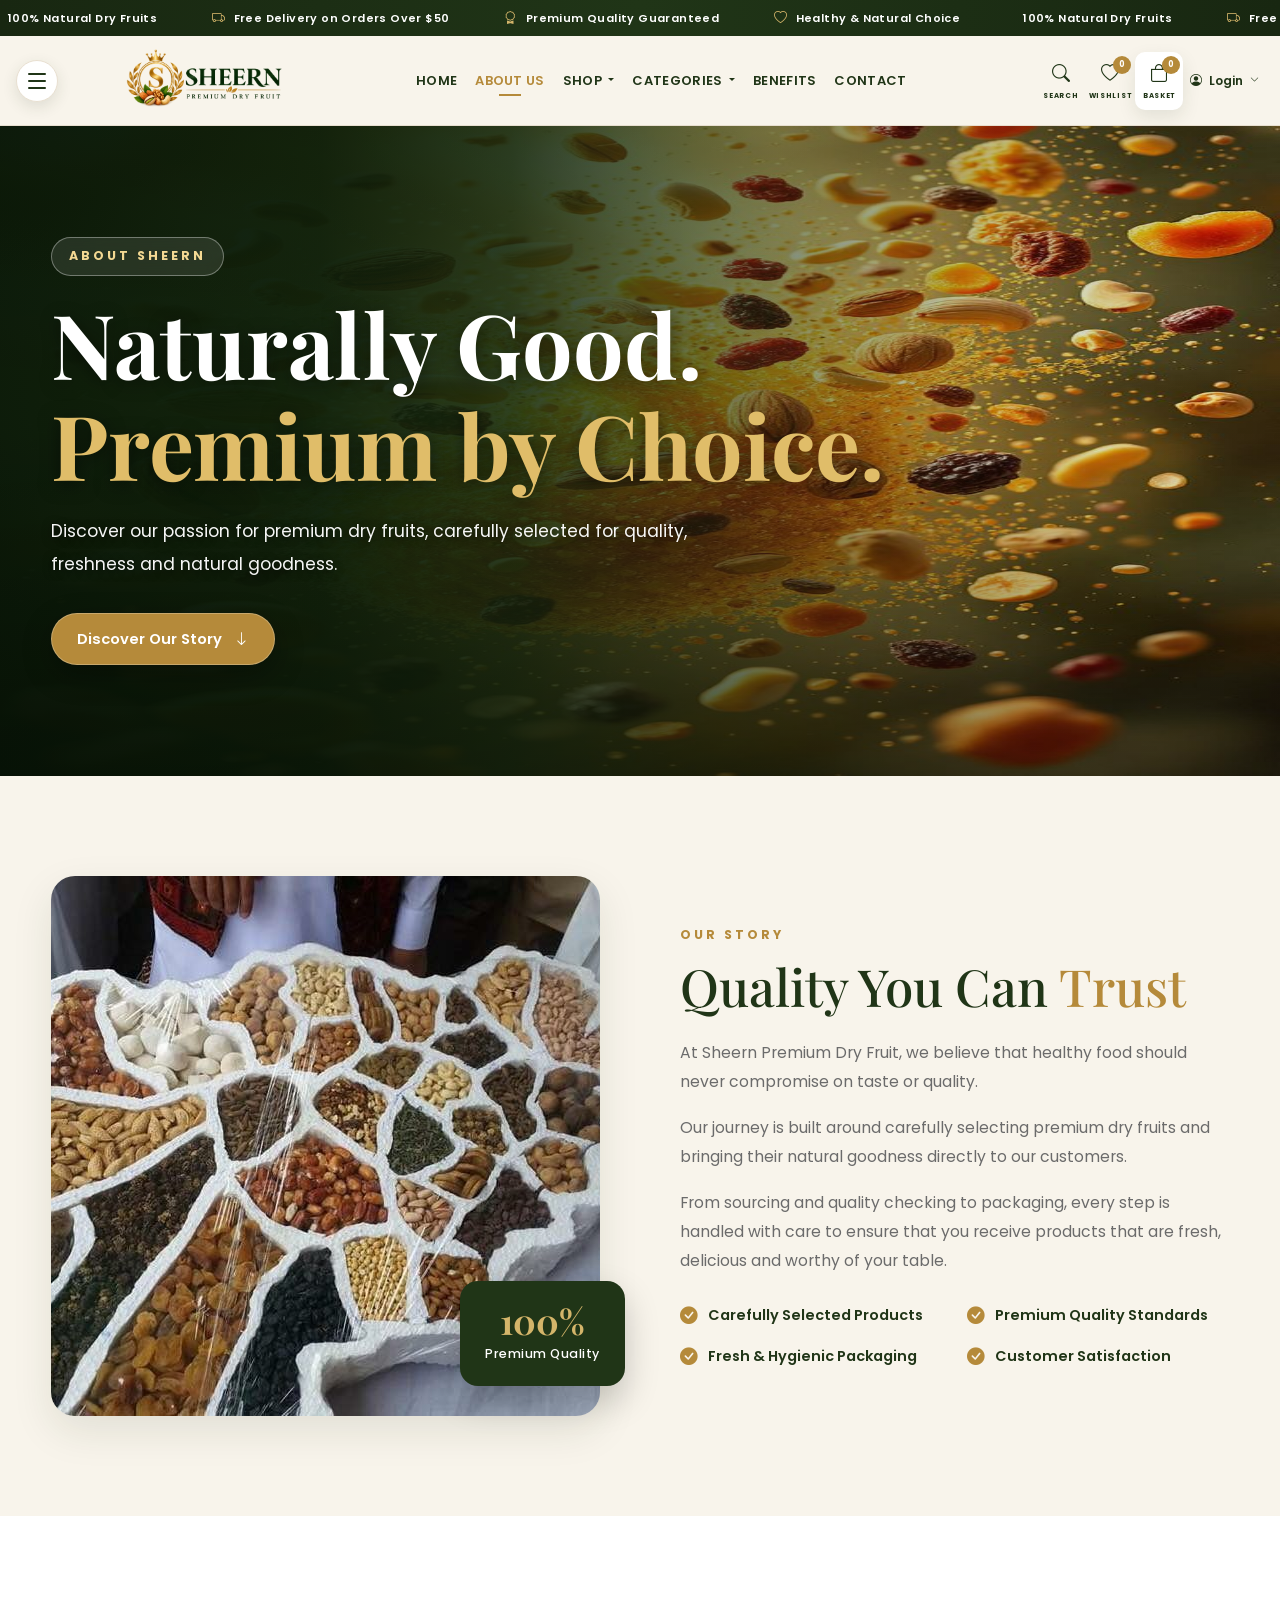
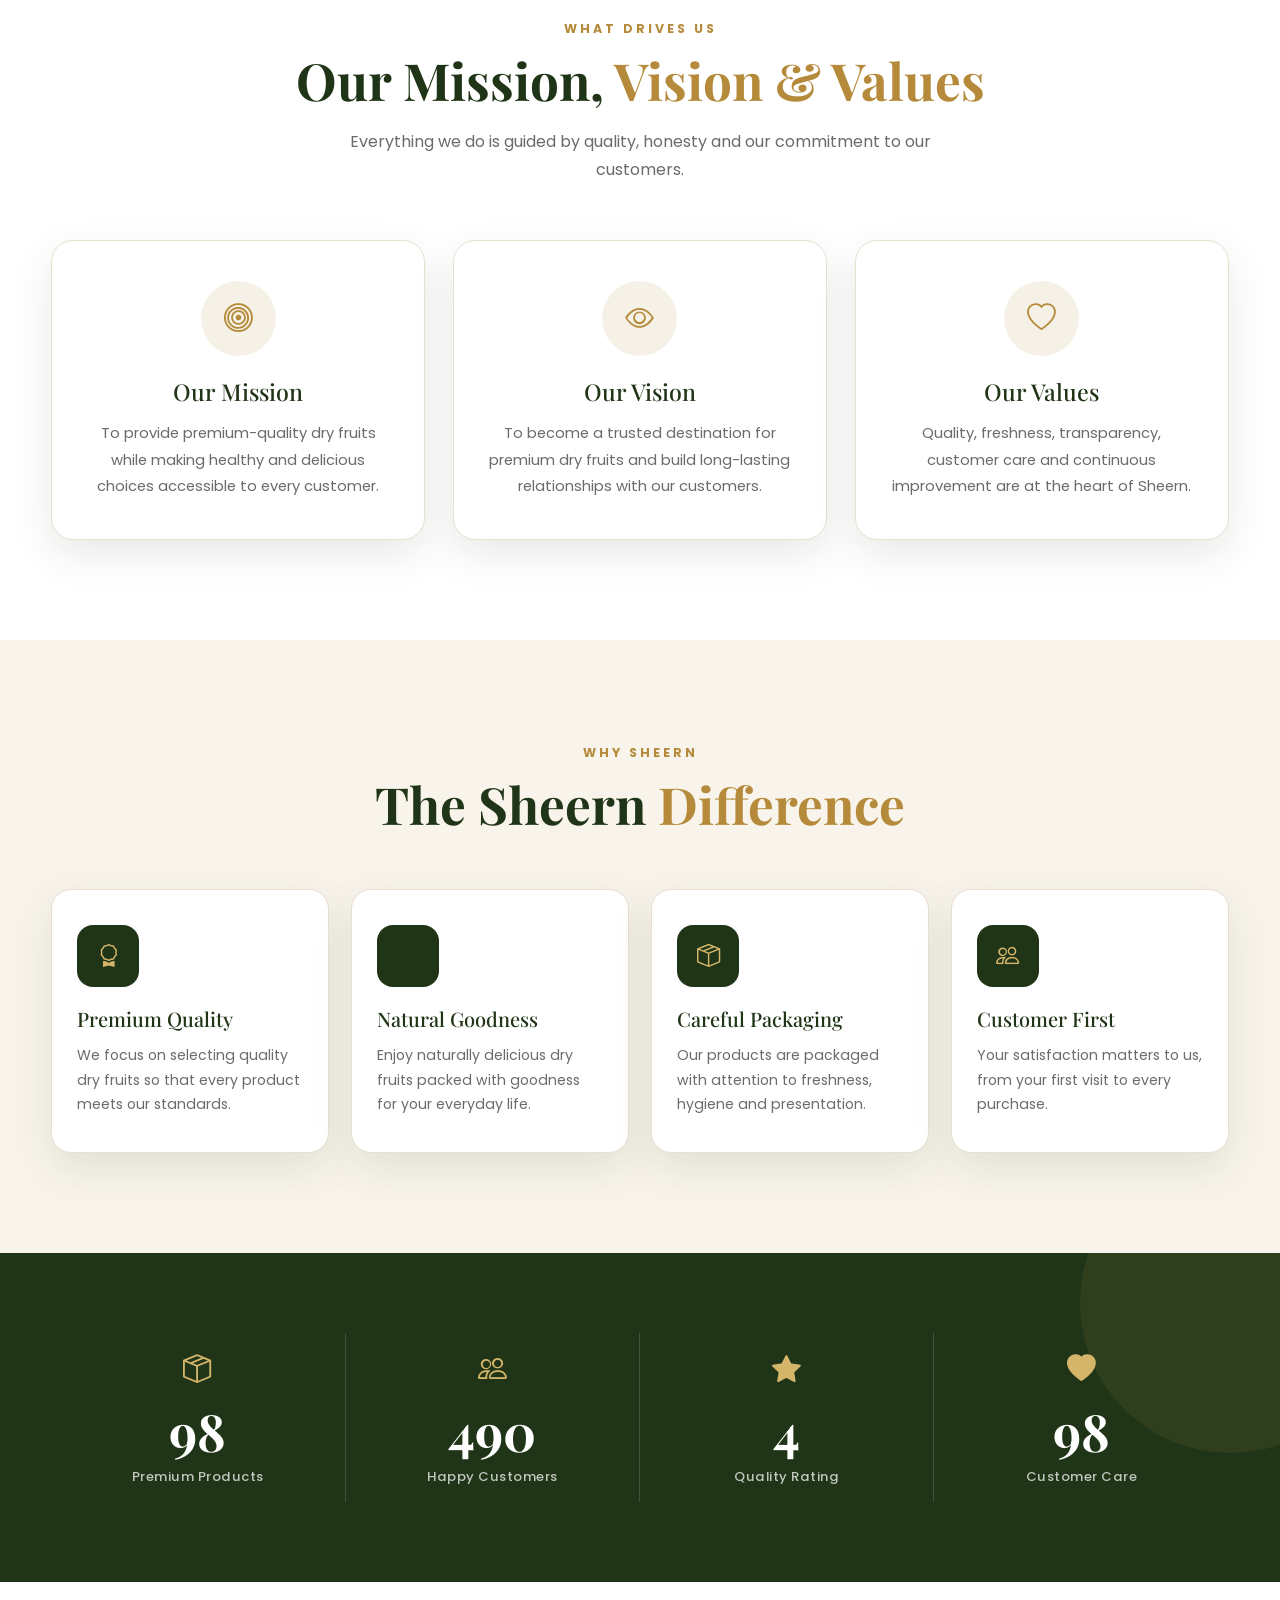
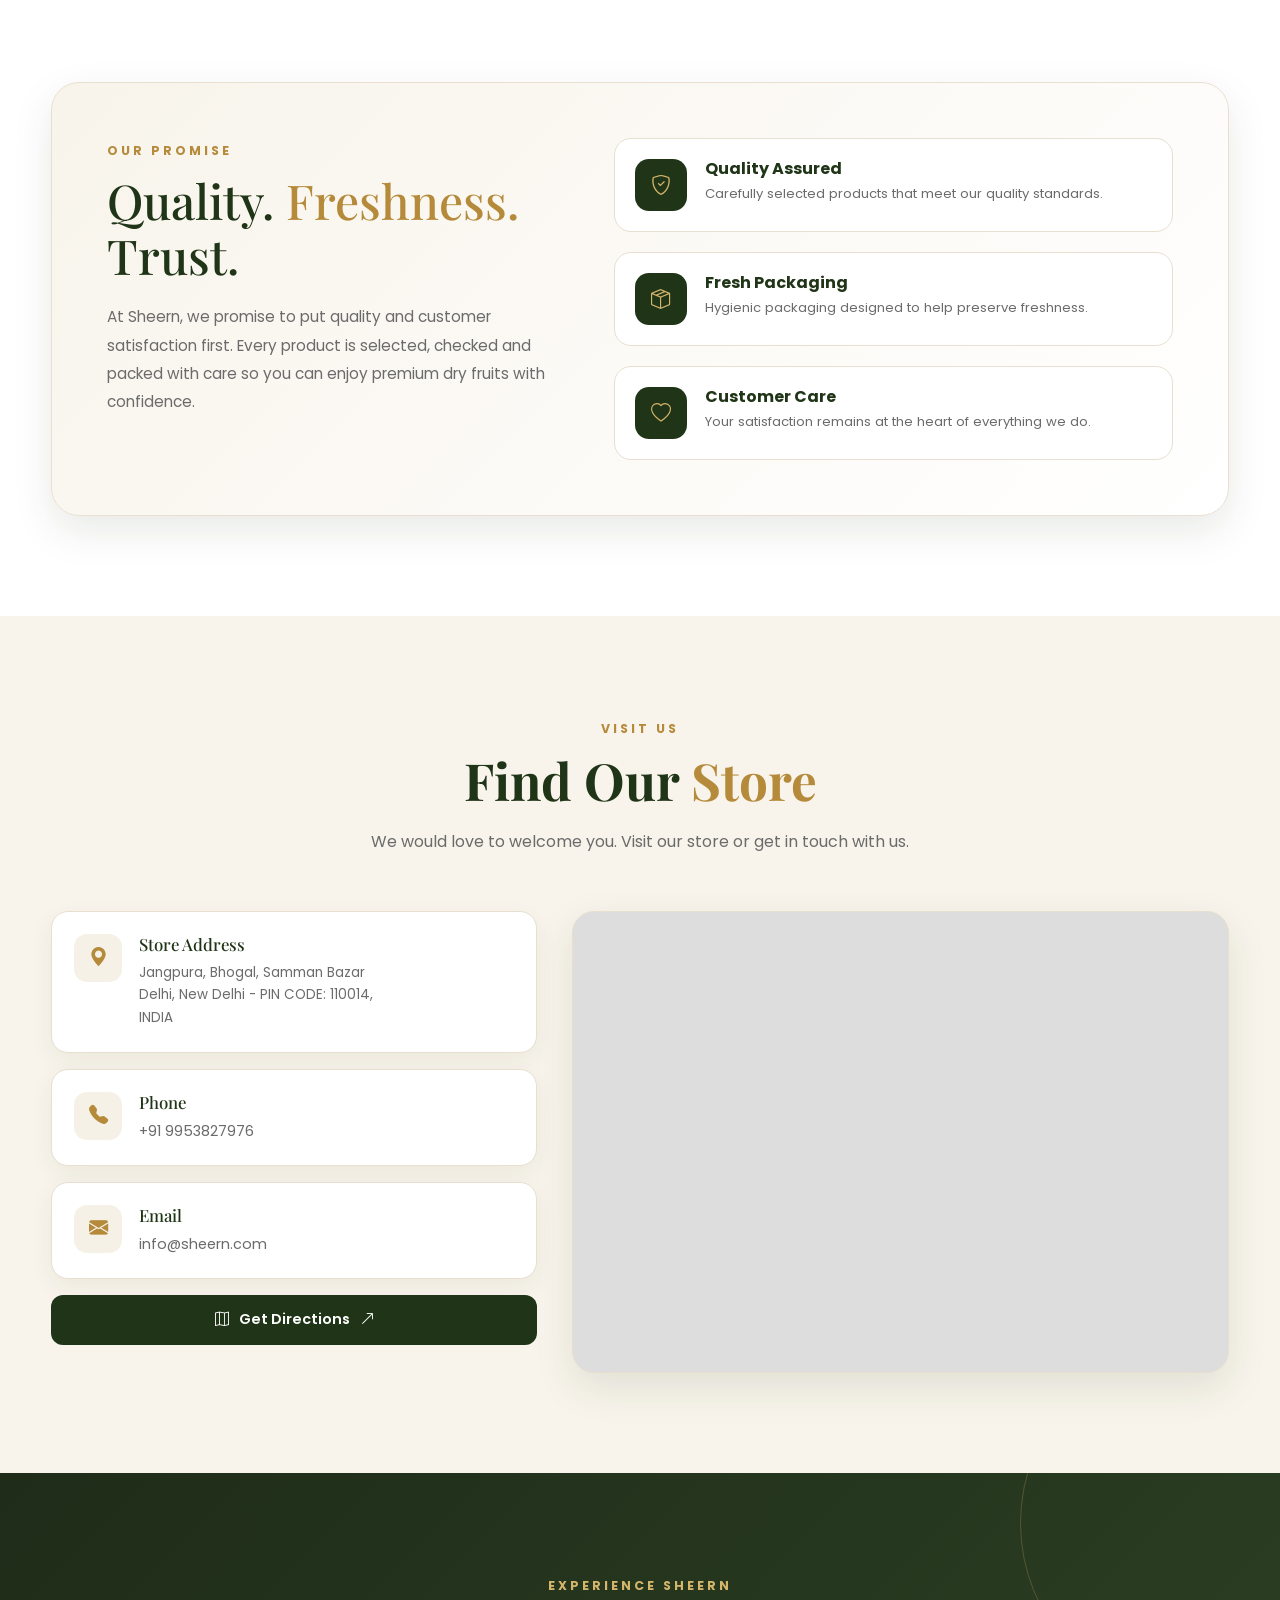
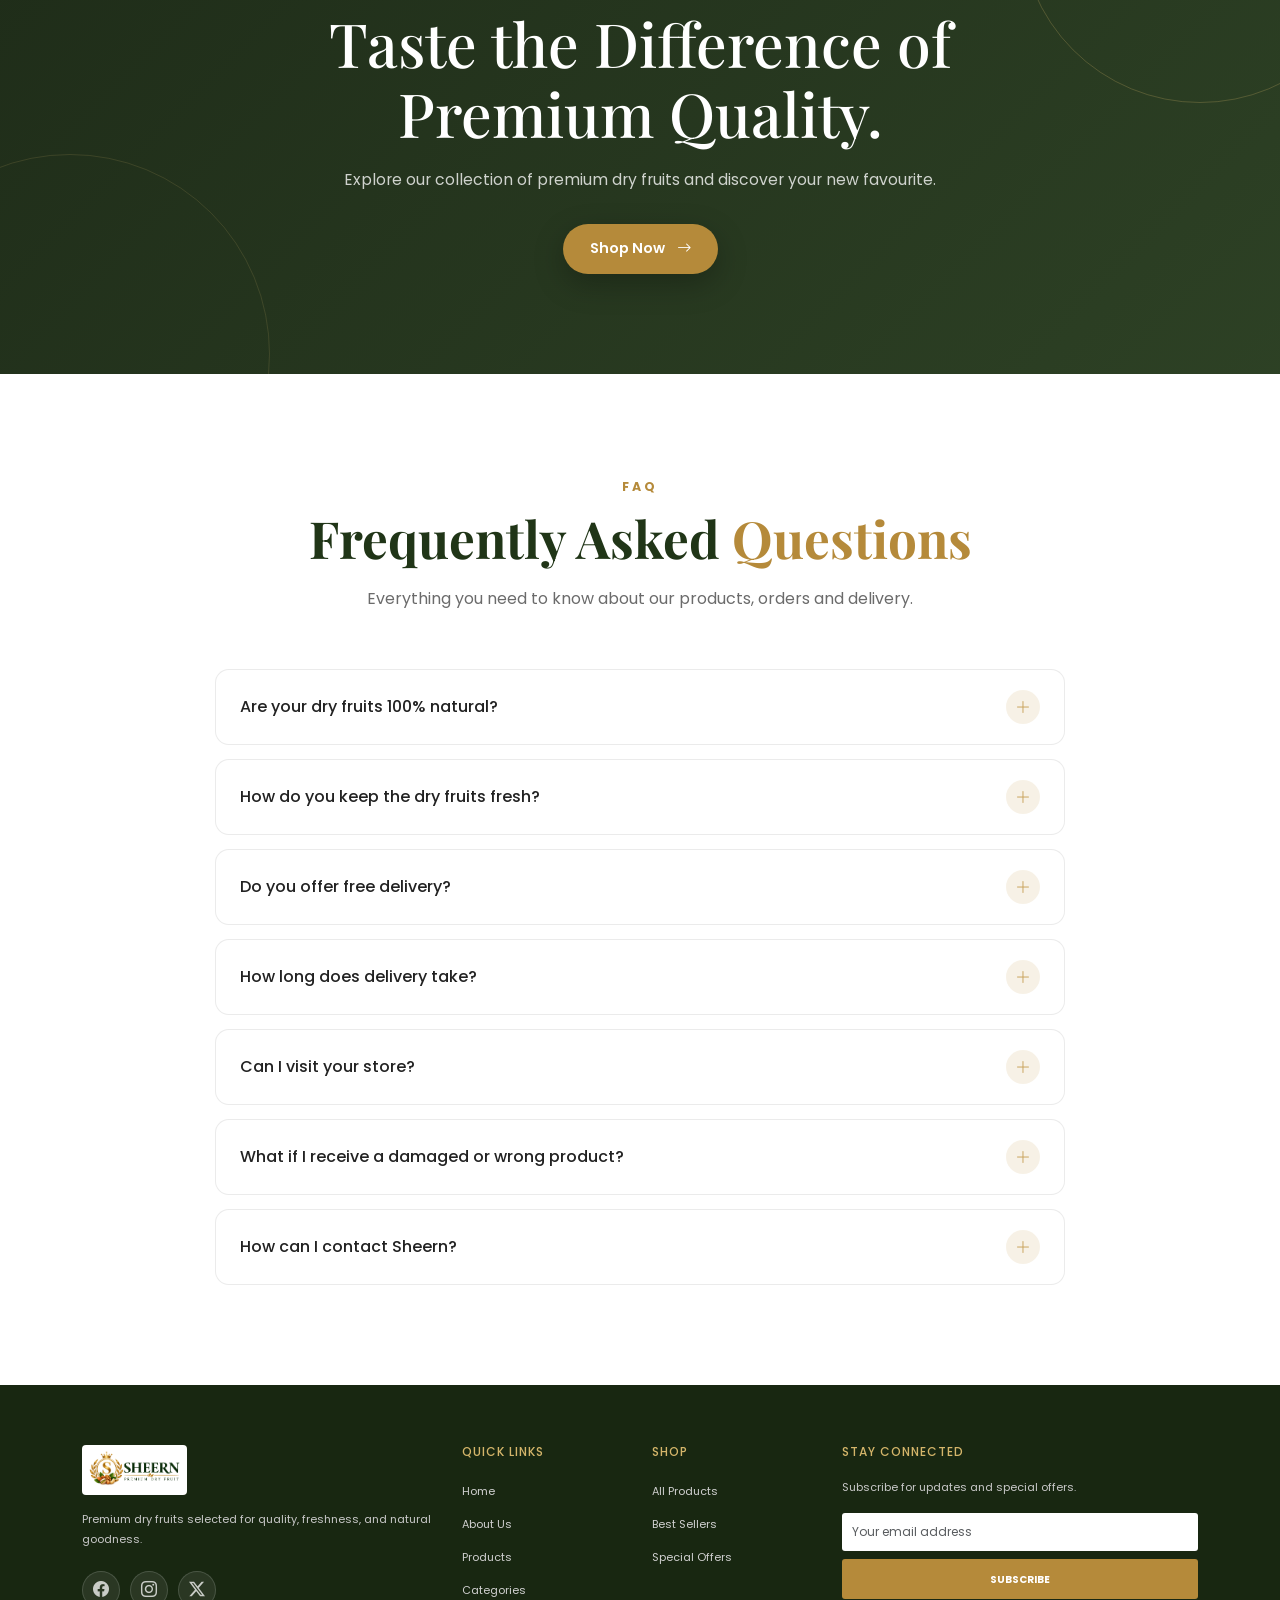
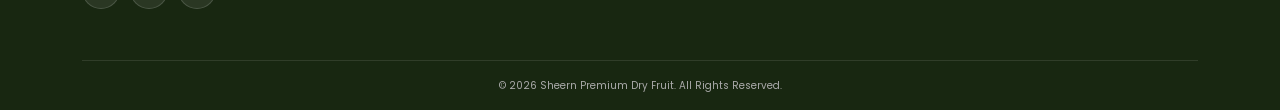
==== commit 5bb972cf: "Add Product Detail and Special Offer pages with responsive design and dynamic content loading" ====
--- a/About.html
+++ b/About.html
@@ -44,266 +44,98 @@
          ABOUT PAGE CSS
     ====================================================== -->
 
+
     <link rel="stylesheet" href="CSS/About.css">
 
+
+    <link rel="stylesheet" href="sweetalert2.min.css">
+
 </head>
 
 
 <body>
-
-
-    <!-- =========================================================
+ <!-- =========================================================
          SIDEBAR
     ========================================================= -->
 
-    <aside class="sheern-sidebar" id="sideNavbar">
-
+        <aside class="sheern-sidebar" id="sideNavbar">
 
         <!-- SIDEBAR LOGO -->
-
         <div class="sidebar-logo">
-
             <a href="index.html">
-
                 <img src="Photos/Logo.png" alt="Sheern Premium Dry Fruit">
-
             </a>
-
         </div>
 
-
         <!-- SIDEBAR MENU -->
-
         <nav class="sidebar-menu">
 
-
-            <!-- HOME -->
-
+            <!-- DASHBOARD: admin and manager only -->
             <div class="side-item">
-
-                <a href="index.html" class="side-link">
-
-                    <i class="bi bi-house"></i>
-
-                    <span>
-                        Home
-                    </span>
-
+                <a href="dashboard.html" class="side-link" data-login-required="0,1">
+                    <i class="bi bi-speedometer2"></i>
+                    <span>Dashboard</span>
                 </a>
-
-            </div>
-
-
-
-            <!-- SHOP -->
-
+            </div>
+
+            <!-- MY ORDERS: any logged-in user -->
             <div class="side-item">
-
-                <a href="javascript:void(0)" class="side-link" id="shopSideBtn">
-
-                    <i class="bi bi-shop"></i>
-
-                    <span>
-                        Shop
-                    </span>
-
-                    <i class="bi bi-chevron-right side-arrow"></i>
-
+                <a href="Myorders.html" class="side-link" data-login-required>
+                    <i class="bi bi-bag-check"></i>
+                    <span>My Orders</span>
                 </a>
-
-
-                <!-- SHOP SUBMENU -->
-
-                <ul class="side-submenu" id="shopSubmenu">
-
-                    <li>
-
-                        <a href="AllProduct.html">
-
-                            <i class="bi bi-grid"></i>
-
-                            <span>
-                                All Products
-                            </span>
-
-                        </a>
-
-                    </li>
-
-
-                    <li>
-
-                        <a href="#products">
-
-                            <i class="bi bi-star"></i>
-
-                            <span>
-                                Best Sellers
-                            </span>
-
-                        </a>
-
-                    </li>
-
-
-                    <li>
-
-                        <a href="#products">
-
-                            <i class="bi bi-tag"></i>
-
-                            <span>
-                                Special Offers
-                            </span>
-
-                        </a>
-
-                    </li>
-
-                </ul>
-
-            </div>
-
-
-            <!-- CATEGORIES -->
-
+            </div>
+
+            <!-- INVOICES: admin and manager only -->
             <div class="side-item">
-
-                <a href="#categories" class="side-link">
-
-                    <i class="bi bi-collection"></i>
-
-                    <span>
-                        Categories
-                    </span>
-
+                <a href="invoices.html" class="side-link" data-login-required="0,1">
+                    <i class="bi bi-receipt"></i>
+                    <span>Invoices</span>
                 </a>
-
-            </div>
-
-
-            <!-- ABOUT -->
-
+            </div>
+
+            <!-- MY ACCOUNT: any logged-in user -->
             <div class="side-item">
-
-                <a href="About.html" class="side-link active">
-
-                    <i class="bi bi-info-circle"></i>
-
-                    <span>
-                        About Us
-                    </span>
-
+                <a href="account.html" class="side-link" data-login-required>
+                    <i class="bi bi-person-circle"></i>
+                    <span>My Account</span>
                 </a>
-
-            </div>
-
-
-            <!-- CUSTOMER LOVE -->
-
+            </div>
+
+            <!-- SETTINGS: admin and manager only -->
             <div class="side-item">
-
-                <a href="#feedback" class="side-link">
-
-                    <i class="bi bi-heart"></i>
-
-                    <span>
-                        Customer Love
-                    </span>
-
+                <a href="settings.html" class="side-link" data-login-required="0,1">
+                    <i class="bi bi-gear"></i>
+                    <span>Settings</span>
                 </a>
-
-            </div>
-
-
-            <!-- CONTACT -->
-
-            <div class="side-item">
-
-                <a href="#contact" class="side-link">
-
-                    <i class="bi bi-envelope"></i>
-
-                    <span>
-                        Contact
-                    </span>
-
-                </a>
-
             </div>
 
         </nav>
 
-
-        <!-- =====================================================
-             SIDEBAR PROMOTION
-        ====================================================== -->
-
+        <!-- SIDEBAR PROMOTION -->
         <div class="Promo-sidebar">
-
             <img src="Photos/Afghani.jpg" class="sidebar-promo-image" alt="Afghani Dry Fruits">
-
             <div class="sidebar-promo-overlay"></div>
-
             <div class="sidebar-promo-content">
-
-                <span>
-                    Healthy
-                </span>
-
-                <strong>
-                    Choices
-                </strong>
-
-                <span>
-                    Better Life
-                </span>
-
-                <small>
-                    Premium quality dry fruits
-                </small>
-
-            </div>
-
+                <span>Healthy</span>
+                <strong>Choices</strong>
+                <span>Better Life</span>
+                <small>Premium quality dry fruits</small>
+            </div>
         </div>
 
-
-        <!-- =====================================================
-             SIDEBAR BOTTOM
-        ====================================================== -->
-
+        <!-- SIDEBAR BOTTOM -->
         <div class="sidebar-bottom">
 
-
-            <!-- WISHLIST -->
-
             <a href="#products" class="side-bottom-link">
-
                 <i class="bi bi-heart"></i>
-
-                <span>
-                    Wishlist
-                </span>
-
-                <span class="status-dot" id="sidebarWishlistCount">
-
-                    0
-
-                </span>
-
+                <span>Wishlist</span>
+                <span class="status-dot" id="sidebarWishlistCount">0</span>
             </a>
 
-
-            <!-- ACCOUNT -->
-
             <a href="Login.html" class="side-bottom-link">
-
                 <i class="bi bi-person"></i>
-
-                <span>
-                    Account
-                </span>
-
+                <span>Account</span>
             </a>
 
         </div>
@@ -477,183 +309,167 @@
 
             <nav class="navbar navbar-expand-lg sheern-navbar">
 
-                <div class="container-fluid">
-
-
-                    <!-- BOOTSTRAP MOBILE TOGGLER -->
-
-                    <button class="navbar-toggler" type="button" data-bs-toggle="collapse" data-bs-target="#mainNavbar"
-                        aria-controls="mainNavbar" aria-expanded="false" aria-label="Toggle navigation">
-
-                        <span class="navbar-toggler-icon"></span>
-
-                    </button>
-
-
-                    <!-- NAVIGATION LINKS -->
-
-                    <div class="collapse navbar-collapse" id="mainNavbar">
-
-                        <ul class="navbar-nav">
-
-
-                            <!-- HOME -->
-
-                            <li class="nav-item">
-
-                                <a class="nav-link" href="index.html#home">
-
-                                    HOME
-
-                                </a>
-
-                            </li>
-
-
-                            <!-- ABOUT -->
-
-                            <li class="nav-item">
-
-                                <a class="nav-link active" href="About.html">
-
-                                    ABOUT US
-
-                                </a>
-
-                            </li>
-
-
-                            <!-- SHOP -->
-
-                            <li class="nav-item dropdown">
-
-                                <a class="nav-link dropdown-toggle" href="#products" role="button"
-                                    data-bs-toggle="dropdown" aria-expanded="false">
-
-                                    SHOP
-
-                                </a>
-
-
-                                <ul class="dropdown-menu">
-
-
-                                    <li>
-
-                                        <a class="dropdown-item" href="AllProduct.html">
-
-                                            <i class="bi bi-grid"></i>
-
-                                            All Products
-
-                                        </a>
-
-                                    </li>
-
-
-                                    <li>
-
-                                        <a class="dropdown-item" href="#products">
-
-                                            <i class="bi bi-star"></i>
-
-                                            Best Sellers
-
-                                        </a>
-
-                                    </li>
-
-
-                                    <li>
-
-                                        <a class="dropdown-item" href="index.html#products">
-
-                                            <i class="bi bi-tag"></i>
-
-                                            Special Offers
-
-                                        </a>
-
-                                    </li>
-
-                                </ul>
-
-                            </li>
-
-
-                            <!-- CATEGORIES -->
-
-                            <li class="nav-item dropdown">
-
-                                <a class="nav-link dropdown-toggle" href="#categories" role="button"
-                                    data-bs-toggle="dropdown" aria-expanded="false">
-
-                                    CATEGORIES
-
-                                </a>
-
-
-                                <ul class="dropdown-menu">
-
-
-                                    <li>
-
-                                        <a class="dropdown-item" href="#categories">
-
-                                            <i class="bi bi-grid-3x3-gap"></i>
-
-                                            Dry Fruits
-
-                                        </a>
-
-                                    </li>
-
-
-                                    <li>
-
-                                        <a class="dropdown-item" href="#categories">
-
-                                            <i class="bi bi-gem"></i>
-
-                                            Premium Collection
-
-                                        </a>
-
-                                    </li>
-
-                                </ul>
-
-                            </li>
-
-
-                            <!-- BENEFITS -->
-
-                            <li class="nav-item">
-
-                                <a class="nav-link" href="#benefits">
-
-                                    BENEFITS
-
-                                </a>
-
-                            </li>
-
-
-                            <!-- CONTACT -->
-
-                            <li class="nav-item">
-
-                                <a class="nav-link" href="#contact">
-
-                                    CONTACT
-
-                                </a>
-
-                            </li>
-
-                        </ul>
-
-                    </div>
+
+
+                <!-- NAVIGATION LINKS -->
+
+                <div class="collapse navbar-collapse" id="mainNavbar">
+
+                    <ul class="navbar-nav">
+
+
+                        <!-- HOME -->
+
+                        <li class="nav-item">
+
+                            <a class="nav-link" href="index.html">
+
+                                HOME
+
+                            </a>
+
+                        </li>
+
+
+                        <!-- ABOUT -->
+
+                        <li class="nav-item">
+
+                            <a class="nav-link active" href="About.html">
+
+                                ABOUT US
+
+                            </a>
+
+                        </li>
+
+
+                        <!-- SHOP -->
+
+                        <li class="nav-item dropdown">
+
+                            <a class="nav-link dropdown-toggle" href="#products" role="button" data-bs-toggle="dropdown"
+                                aria-expanded="false">
+
+                                SHOP
+
+                            </a>
+
+
+                            <ul class="dropdown-menu">
+
+
+                                <li>
+
+                                    <a class="dropdown-item" href="AllProduct.html">
+
+                                        <i class="bi bi-grid"></i>
+
+                                        All Products
+
+                                    </a>
+
+                                </li>
+
+
+                                <li>
+
+                                    <a class="dropdown-item" href="BestSeller.html">
+
+                                        <i class="bi bi-star"></i>
+
+                                        Best Sellers
+
+                                    </a>
+
+                                </li>
+
+
+                                <li>
+
+                                    <a class="dropdown-item" href="SpecialOffer.html">
+
+                                        <i class="bi bi-tag"></i>
+
+                                        Special Offers
+
+                                    </a>
+
+                                </li>
+
+                            </ul>
+
+                        </li>
+
+
+                        <!-- CATEGORIES -->
+
+                        <li class="nav-item dropdown">
+
+                            <a class="nav-link dropdown-toggle" href="#categories" role="button"
+                                data-bs-toggle="dropdown" aria-expanded="false">
+
+                                CATEGORIES
+
+                            </a>
+
+
+                            <ul class="dropdown-menu">
+
+
+                                <li>
+                                    <a class="dropdown-item" href="Hampers.html">
+                                        <i class="bi bi-gift"></i>
+                                        Hampers
+                                    </a>
+                                </li>
+
+
+                                <li>
+
+                                    <a class="dropdown-item" href="PremiumCollection.html">
+
+                                        <i class="bi bi-gem"></i>
+
+                                        Premium Collection
+
+                                    </a>
+
+                                </li>
+
+                            </ul>
+
+                        </li>
+
+
+                        <!-- BENEFITS -->
+
+                        <li class="nav-item">
+
+                            <a class="nav-link" href="Benefits.html">
+
+                                BENEFITS
+
+                            </a>
+
+                        </li>
+
+
+                        <!-- CONTACT -->
+
+                        <li class="nav-item">
+
+                            <a class="nav-link" href="Contact.html">
+
+                                CONTACT
+
+                            </a>
+
+                        </li>
+
+                    </ul>
+
+                </div>
 
                 </div>
 
@@ -816,52 +632,50 @@
         <section class="about-hero">
 
 
-    <!-- HERO OVERLAY -->
-
-    <div class="about-hero-overlay"></div>
-
-    <img src="Photos/AHero.jpg"
-         alt="Sheern Premium Dry Fruit"
-         class="about-hero-image">
-
-
-    <!-- HERO CONTENT -->
-
-    <div class="about-container about-hero-content">
-
-        <span class="hero-label">
-            ABOUT SHEERN
-        </span>
-
-        <h1>
-
-            Naturally Good.
-
-            <span>
-                Premium by Choice.
-            </span>
-
-        </h1>
-
-        <p>
-
-            Discover our passion for premium dry fruits,
-            carefully selected for quality, freshness and
-            natural goodness.
-
-        </p>
-
-        <a href="#our-story" class="hero-button">
-
-            Discover Our Story
-
-            <i class="bi bi-arrow-down"></i>
-
-        </a>
-
-    </div>
-
-</section>
+            <!-- HERO OVERLAY -->
+
+            <div class="about-hero-overlay"></div>
+
+            <img src="Photos/AHero.jpg" alt="Sheern Premium Dry Fruit" class="about-hero-image">
+
+
+            <!-- HERO CONTENT -->
+
+            <div class="about-container about-hero-content">
+
+                <span class="hero-label">
+                    ABOUT SHEERN
+                </span>
+
+                <h1>
+
+                    Naturally Good.
+
+                    <span>
+                        Premium by Choice.
+                    </span>
+
+                </h1>
+
+                <p>
+
+                    Discover our passion for premium dry fruits,
+                    carefully selected for quality, freshness and
+                    natural goodness.
+
+                </p>
+
+                <a href="#our-story" class="hero-button">
+
+                    Discover Our Story
+
+                    <i class="bi bi-arrow-down"></i>
+
+                </a>
+
+            </div>
+
+        </section>
 
 
 
@@ -1693,40 +1507,186 @@
             </div>
 
         </section>
-
+        <!-- =====================================================
+     FAQ
+====================================================== -->
+
+        <section class="faq-section section-padding" id="faq">
+
+            <div class="about-container">
+
+                <div class="section-heading reveal">
+
+                    <span class="section-label">
+                        FAQ
+                    </span>
+
+                    <h2>
+                        Frequently Asked
+                        <span>
+                            Questions
+                        </span>
+                    </h2>
+
+                    <p>
+                        Everything you need to know about our products,
+                        orders and delivery.
+                    </p>
+
+                </div>
+
+
+                <div class="faq-list reveal">
+
+                    <!-- FAQ 1 -->
+                    <div class="faq-item">
+                        <button type="button" class="faq-question" aria-expanded="false" aria-controls="faq-answer-1"
+                            id="faq-question-1">
+                            <span>Are your dry fruits 100% natural?</span>
+                            <i class="bi bi-plus-lg faq-icon"></i>
+                        </button>
+                        <div class="faq-answer" id="faq-answer-1" role="region" aria-labelledby="faq-question-1">
+                            <p>
+                                Yes. We carefully select premium dry fruits and pack them
+                                with care so you receive natural, fresh products.
+                            </p>
+                        </div>
+                    </div>
+
+                    <!-- FAQ 2 -->
+                    <div class="faq-item">
+                        <button type="button" class="faq-question" aria-expanded="false" aria-controls="faq-answer-2"
+                            id="faq-question-2">
+                            <span>How do you keep the dry fruits fresh?</span>
+                            <i class="bi bi-plus-lg faq-icon"></i>
+                        </button>
+                        <div class="faq-answer" id="faq-answer-2" role="region" aria-labelledby="faq-question-2">
+                            <p>
+                                Every product goes through quality checks and is packed in
+                                hygienic packaging designed to preserve freshness. Store
+                                them in a cool, dry place in an airtight container.
+                            </p>
+                        </div>
+                    </div>
+
+                    <!-- FAQ 3 -->
+                    <div class="faq-item">
+                        <button type="button" class="faq-question" aria-expanded="false" aria-controls="faq-answer-3"
+                            id="faq-question-3">
+                            <span>Do you offer free delivery?</span>
+                            <i class="bi bi-plus-lg faq-icon"></i>
+                        </button>
+                        <div class="faq-answer" id="faq-answer-3" role="region" aria-labelledby="faq-question-3">
+                            <p>
+                                Yes, we offer free delivery on qualifying orders. The
+                                minimum order value is shown on our promotion bar and at
+                                checkout.
+                            </p>
+                        </div>
+                    </div>
+
+                    <!-- FAQ 4 -->
+                    <div class="faq-item">
+                        <button type="button" class="faq-question" aria-expanded="false" aria-controls="faq-answer-4"
+                            id="faq-question-4">
+                            <span>How long does delivery take?</span>
+                            <i class="bi bi-plus-lg faq-icon"></i>
+                        </button>
+                        <div class="faq-answer" id="faq-answer-4" role="region" aria-labelledby="faq-question-4">
+                            <p>
+                                Delivery time depends on your location. Most orders are
+                                delivered within a few working days after dispatch.
+                            </p>
+                        </div>
+                    </div>
+
+                    <!-- FAQ 5 -->
+                    <div class="faq-item">
+                        <button type="button" class="faq-question" aria-expanded="false" aria-controls="faq-answer-5"
+                            id="faq-question-5">
+                            <span>Can I visit your store?</span>
+                            <i class="bi bi-plus-lg faq-icon"></i>
+                        </button>
+                        <div class="faq-answer" id="faq-answer-5" role="region" aria-labelledby="faq-question-5">
+                            <p>
+                                Of course! Our store is in Jangpura, Bhogal, Samman Bazar,
+                                New Delhi. Use the <a href="#store-location">Get Directions</a>
+                                button above to find us.
+                            </p>
+                        </div>
+                    </div>
+
+                    <!-- FAQ 6 -->
+                    <div class="faq-item">
+                        <button type="button" class="faq-question" aria-expanded="false" aria-controls="faq-answer-6"
+                            id="faq-question-6">
+                            <span>What if I receive a damaged or wrong product?</span>
+                            <i class="bi bi-plus-lg faq-icon"></i>
+                        </button>
+                        <div class="faq-answer" id="faq-answer-6" role="region" aria-labelledby="faq-question-6">
+                            <p>
+                                Please contact us at
+                                <a href="mailto:info@sheern.com">info@sheern.com</a> or
+                                on WhatsApp at +91 9953827976 and we will help you
+                                resolve it quickly.
+                            </p>
+                        </div>
+                    </div>
+
+                    <!-- FAQ 7 -->
+                    <div class="faq-item">
+                        <button type="button" class="faq-question" aria-expanded="false" aria-controls="faq-answer-7"
+                            id="faq-question-7">
+                            <span>How can I contact Sheern?</span>
+                            <i class="bi bi-plus-lg faq-icon"></i>
+                        </button>
+                        <div class="faq-answer" id="faq-answer-7" role="region" aria-labelledby="faq-question-7">
+                            <p>
+                                You can reach us by email at info@sheern.com, by phone or
+                                WhatsApp at +91 9953827976, or by visiting our store.
+                            </p>
+                        </div>
+                    </div>
+
+                </div>
+
+            </div>
+
+        </section>
 
         <!-- =====================================================
              FOOTER
         ====================================================== -->
 
-        <footer class="about-footer">
-
-            <div class="about-container">
-
-                <div class="footer-grid">
-
-
-                    <!-- BRAND -->
-
-                    <div class="footer-brand">
-
-                        <a href="index.html">
-
-                            <img src="Photos/Logo.png" alt="Sheern Premium Dry Fruit">
-
-                        </a>
+        <footer id="contact">
+
+            <div class="container">
+
+                <div class="row g-4">
+
+
+                    <!-- ABOUT -->
+
+                    <div class="col-lg-4 col-md-6">
+
+                        <div class="footer-logo">
+
+                            <img src="Photos/Logo.png" alt="Sheern">
+
+                        </div>
+
 
                         <p>
 
-                            Premium dry fruits selected with care
-                            for a healthier and happier lifestyle.
+                            Premium dry fruits selected
+                            for quality, freshness, and
+                            natural goodness.
 
                         </p>
 
 
                         <div class="footer-social">
 
-
                             <a href="#" aria-label="Facebook">
 
                                 <i class="bi bi-facebook"></i>
@@ -1741,9 +1701,9 @@
                             </a>
 
 
-                            <a href="#" aria-label="WhatsApp">
-
-                                <i class="bi bi-whatsapp"></i>
+                            <a href="#" aria-label="Twitter">
+
+                                <i class="bi bi-twitter-x"></i>
 
                             </a>
 
@@ -1754,222 +1714,269 @@
 
                     <!-- QUICK LINKS -->
 
-                    <div class="footer-column">
-
-                        <h3>
-                            Quick Links
-                        </h3>
-
-                        <a href="index.html">
-                            Home
-                        </a>
-
-                        <a href="About.html">
-                            About Us
-                        </a>
-
-                        <a href="#products">
-                            Shop
-                        </a>
-
-                        <a href="#categories">
-                            Categories
-                        </a>
-
-                    </div>
-
-
-                    <!-- INFORMATION -->
-
-                    <div class="footer-column">
-
-                        <h3>
-                            Information
-                        </h3>
-
-                        <a href="#benefits">
-                            Benefits
-                        </a>
-
-                        <a href="#store-location">
-                            Store Location
-                        </a>
-
-                        <a href="Login.html">
-                            My Account
-                        </a>
-
-                        <a href="Registration.html">
-                            Create Account
-                        </a>
-
-                    </div>
-
-
-                    <!-- CONTACT -->
-
-                    <div class="footer-column">
-
-                        <h3>
-                            Contact Us
-                        </h3>
+                    <div class="col-lg-2 col-md-6">
+
+                        <h5>
+                            QUICK LINKS
+                        </h5>
+
+                        <ul>
+
+                            <li>
+                                <a href="index.html">
+                                    Home
+                                </a>
+                            </li>
+
+                            <li>
+                                <a href="About.html">
+                                    About Us
+                                </a>
+                            </li>
+
+                            <li>
+                                <a href="#products">
+                                    Products
+                                </a>
+                            </li>
+
+                            <li>
+                                <a href="#categories">
+                                    Categories
+                                </a>
+                            </li>
+
+                        </ul>
+
+                    </div>
+
+
+                    <!-- SHOP -->
+
+                    <div class="col-lg-2 col-md-6">
+
+                        <h5>
+                            SHOP
+                        </h5>
+
+                        <ul>
+
+                            <li>
+
+                                <a href="#products">
+                                    All Products
+                                </a>
+
+                            </li>
+
+                            <li>
+
+                                <a href="#products">
+                                    Best Sellers
+                                </a>
+
+                            </li>
+
+                            <li>
+
+                                <a href="#products">
+                                    Special Offers
+                                </a>
+
+                            </li>
+
+                        </ul>
+
+                    </div>
+
+
+                    <!-- NEWSLETTER -->
+
+                    <div class="col-lg-4 col-md-6">
+
+                        <h5>
+                            STAY CONNECTED
+                        </h5>
 
                         <p>
 
-                            <i class="bi bi-geo-alt"></i>
-
-                            Jangpura, Bhogal,
-                            New Delhi - 110014
+                            Subscribe for updates and
+                            special offers.
 
                         </p>
 
-                        <p>
-
-                            <i class="bi bi-telephone"></i>
-
-                            +91 9953827976
+
+                        <input type="email" class="form-control" placeholder="Your email address">
+
+
+                        <button type="button" class="subscribe-btn">
+
+                            SUBSCRIBE
+
+                        </button>
+
+                    </div>
+
+                </div>
+
+
+                <!-- COPYRIGHT -->
+
+                <div class="copyright">
+
+                    © 2026 Sheern Premium Dry Fruit.
+                    All Rights Reserved.
+
+                </div>
+
+            </div>
+
+        </footer>
+
+    </main>
+
+
+    <!-- =========================================================
+         SEARCH MODAL
+    ========================================================= -->
+
+    <div class="modal fade" id="searchModal" tabindex="-1" aria-hidden="true">
+
+        <div class="modal-dialog modal-dialog-centered">
+
+            <div class="modal-content search-modal">
+
+
+                <!-- MODAL HEADER -->
+
+                <div class="modal-header">
+
+                    <h5 class="modal-title">
+
+                        <i class="bi bi-search"></i>
+
+                        Search Products
+
+                    </h5>
+
+
+                    <button type="button" class="btn-close" data-bs-dismiss="modal" aria-label="Close">
+
+                    </button>
+
+                </div>
+
+
+                <!-- MODAL BODY -->
+
+                <div class="modal-body">
+
+                    <div class="search-box">
+
+                        <input type="text" id="searchInput" class="form-control" placeholder="Search dry fruits...">
+
+
+                        <button type="button" class="search-submit" id="searchSubmitButton">
+
+                            <i class="bi bi-search"></i>
+
+                        </button>
+
+                    </div>
+
+
+                    <div class="search-results" id="searchResults">
+
+                        <p class="search-hint">
+
+                            <i class="bi bi-info-circle"></i>
+
+                            Search for your favorite dry fruits.
 
                         </p>
 
-                        <p>
-
-                            <i class="bi bi-envelope"></i>
-
-                            info@sheern.com
-
-                        </p>
-
-                    </div>
-
-                </div>
-
-
-                <!-- FOOTER BOTTOM -->
-
-                <div class="footer-bottom">
+                    </div>
+
+                </div>
+
+            </div>
+
+        </div>
+
+    </div>
+
+
+    <!-- =========================================================
+         CART OFFCANVAS
+    ========================================================= -->
+
+    <div class="offcanvas offcanvas-end" tabindex="-1" id="cartCanvas">
+
+
+        <!-- CART HEADER -->
+
+        <div class="offcanvas-header">
+
+            <h5 class="offcanvas-title">
+
+                <i class="bi bi-bag"></i>
+
+                Your Basket
+
+            </h5>
+
+
+            <button type="button" class="btn-close" data-bs-dismiss="offcanvas" aria-label="Close">
+
+            </button>
+
+        </div>
+
+
+        <!-- CART BODY -->
+
+        <div class="offcanvas-body">
+
+
+            <div id="cartItems">
+
+                <div class="empty-cart">
+
+                    <i class="bi bi-cart-x"></i>
 
                     <p>
-
-                        ©
-
-                        <span id="currentYear"></span>
-
-                        Sheern Premium Dry Fruit.
-                        All Rights Reserved.
-
+                        Your cart is empty.
                     </p>
 
                 </div>
 
             </div>
 
-        </footer>
-
-    </main>
-
-
-    <!-- =====================================================
-         SEARCH MODAL
-    ====================================================== -->
-
-    <div class="modal fade" id="searchModal" tabindex="-1" aria-labelledby="searchModalLabel" aria-hidden="true">
-
-        <div class="modal-dialog modal-dialog-centered">
-
-            <div class="modal-content">
-
-                <div class="modal-header">
-
-                    <h5 class="modal-title" id="searchModalLabel">
-
-                        Search Products
-
-                    </h5>
-
-                    <button type="button" class="btn-close" data-bs-dismiss="modal" aria-label="Close">
-                    </button>
-
-                </div>
-
-                <div class="modal-body">
-
-                    <div class="input-group">
-
-                        <input type="text" class="form-control" id="searchInput" placeholder="Search dry fruits..."
-                            autocomplete="off">
-
-                        <button type="button" class="btn btn-success" id="searchSubmitButton">
-
-                            <i class="bi bi-search"></i>
-
-                        </button>
-
-                    </div>
-
-                    <div id="searchResults" class="mt-3">
-                    </div>
-
-                </div>
-
-            </div>
-
-        </div>
-
-    </div>
-
-
-    <!-- =====================================================
-         CART OFFCANVAS
-    ====================================================== -->
-
-    <div class="offcanvas offcanvas-end" tabindex="-1" id="cartCanvas" aria-labelledby="cartCanvasLabel">
-
-        <div class="offcanvas-header">
-
-            <h5 class="offcanvas-title" id="cartCanvasLabel">
-
-                Your Basket
-
-            </h5>
-
-            <button type="button" class="btn-close" data-bs-dismiss="offcanvas" aria-label="Close">
-            </button>
-
-        </div>
-
-
-        <div class="offcanvas-body">
-
-            <div id="cartItems">
-
-                <p class="text-muted">
-                    Your cart is empty
-                </p>
-
-            </div>
-
-
-            <hr>
-
-
-            <div class="d-flex justify-content-between">
-
-                <strong>
-                    Total:
-                </strong>
-
-                <strong id="cartTotal">
-                    ₹0
-                </strong>
-
-            </div>
-
-
-            <button type="button" class="btn btn-success w-100 mt-3" id="checkoutButton">
-
-                Checkout
-
-            </button>
+
+            <!-- CART SUMMARY -->
+
+            <div class="cart-summary">
+
+                <div class="d-flex justify-content-between">
+
+                    <strong>
+                        Total
+                    </strong>
+
+                    <strong id="cartTotal">
+                        ₹0.00
+                    </strong>
+
+                </div>
+
+
+                <button type="button" class="checkout-btn" id="CHEACKOUTBUTTON">
+
+                    CHECKOUT
+
+                </button>
+
+            </div>
 
         </div>
 
@@ -1996,11 +2003,10 @@
          ABOUT PAGE JAVASCRIPT
          REVEAL / COUNTERS / ABOUT FEATURES
     ====================================================== -->
-
+    <script src="sweetalert2.min.js"></script>
     <script src="JS/About.js"></script>
-    <script src="JS/login.js">
-        </script>
-
+    <script src="JS/auth.js"></script>
+   <script src="JS/Dry.js"></script>
 
 </body>
 
--- a/CSS/Style.css
+++ b/CSS/Style.css
@@ -1,34 +1,24 @@
-/* =========================================================
-   SHEERN PREMIUM DRY FRUIT
-   COMPLETE WEBSITE CSS
-   CLEAN HEADER + NAVBAR
-========================================================= */
-
-
-/* =========================================================
-   VARIABLES
-========================================================= */
-
 :root {
     --sheern-green: #203517;
     --sheern-dark-green: #182711;
     --sheern-gold: #b58a3a;
     --sheern-light-gold: #d4b56a;
-
     --sheern-cream: #f8f4eb;
     --sheern-light: #f5f1e8;
     --sheern-white: #ffffff;
-
     --sheern-brown: #74553a;
     --sheern-border: #e8dfd0;
     --sheern-text: #333333;
-}
-
+
+    /* Layout sizes - changed inside the media queries below */
+    --promo-h: 36px;
+    --header-h: 90px;
+    --menu-btn: 42px;
+}
 
 /* =========================================================
    GLOBAL RESET
 ========================================================= */
-
 * {
     margin: 0;
     padding: 0;
@@ -37,6 +27,7 @@
 
 html {
     scroll-behavior: smooth;
+    -webkit-text-size-adjust: 100%;
 }
 
 body {
@@ -46,7 +37,8 @@
     overflow-x: hidden;
 }
 
-img {
+img,
+video {
     max-width: 100%;
 }
 
@@ -65,53 +57,40 @@
     cursor: pointer;
 }
 
-
-/* =========================================================
-   MAIN
-========================================================= */
-
 .sheern-main {
     width: 100%;
     margin-left: 0;
     min-height: 100vh;
 }
 
-
 /* =========================================================
    SIDEBAR
 ========================================================= */
-
 .sheern-sidebar {
     position: fixed;
     top: 0;
-    left: -280px;
-
+    left: -300px;
     width: 270px;
+    max-width: 85vw;
     height: 100vh;
-
+    height: 100dvh;
     z-index: 12000;
-
     background: var(--sheern-cream);
     border-right: 1px solid var(--sheern-border);
-
     padding: 18px 15px;
-
     overflow-y: auto;
-
+    -webkit-overflow-scrolling: touch;
     display: flex;
     flex-direction: column;
-
     transition: left 0.35s ease;
-}
-
-.sheern-sidebar.open {
+    scrollbar-width: thin;
+    scrollbar-color: var(--sheern-gold) transparent;
+}
+
+.sheern-sidebar.open,
+.sheern-sidebar.active {
     left: 0;
 }
-
-
-/* =========================================================
-   SIDEBAR SCROLLBAR
-========================================================= */
 
 .sheern-sidebar::-webkit-scrollbar {
     width: 5px;
@@ -126,16 +105,7 @@
     border-radius: 10px;
 }
 
-.sheern-sidebar {
-    scrollbar-width: thin;
-    scrollbar-color: var(--sheern-gold) transparent;
-}
-
-
-/* =========================================================
-   SIDEBAR LOGO
-========================================================= */
-
+/* Sidebar logo */
 .sidebar-logo {
     text-align: center;
     padding: 5px 0 18px;
@@ -153,16 +123,11 @@
     transform: scale(1.04);
 }
 
-
-/* =========================================================
-   SIDEBAR MENU
-========================================================= */
-
+/* Sidebar menu */
 .sidebar-menu {
     display: flex;
     flex-direction: column;
     gap: 5px;
-
     margin-top: 20px;
     padding: 0;
 }
@@ -175,27 +140,16 @@
 
 .side-link {
     position: relative;
-
-    display: flex;
-    align-items: center;
-
+    display: flex;
+    align-items: center;
     gap: 12px;
-
-    min-height: 43px;
-
+    min-height: 46px;
     padding: 9px 12px;
-
     color: var(--sheern-green);
-
     border-radius: 7px;
-
-    font-size: 12px;
+    font-size: 13px;
     font-weight: 500;
-
-    transition:
-        background 0.25s ease,
-        color 0.25s ease,
-        transform 0.25s ease;
+    transition: background 0.25s ease, color 0.25s ease, transform 0.25s ease;
 }
 
 .side-link>i:first-child {
@@ -204,22 +158,20 @@
     text-align: center;
 }
 
-.side-link:hover {
+.side-link:hover,
+.side-link.active {
     background: #ffffff;
     color: var(--sheern-gold);
+}
+
+.side-link:hover {
     transform: translateX(3px);
 }
-
-
-/* =========================================================
-   SIDEBAR ARROW
-========================================================= */
 
 .side-arrow {
     margin-left: auto;
     font-size: 10px !important;
     opacity: 0.6;
-
     transition: transform 0.3s ease;
 }
 
@@ -227,29 +179,19 @@
     transform: rotate(90deg);
 }
 
-
-/* =========================================================
-   SIDEBAR SUBMENU
-========================================================= */
-
+/* Sidebar shop submenu */
 .side-submenu {
     list-style: none;
-
     margin: 3px 0 6px;
     padding: 0 0 0 32px;
-
     max-height: 0;
     overflow: hidden;
-
     opacity: 0;
-
-    transition:
-        max-height 0.3s ease,
-        opacity 0.3s ease;
+    transition: max-height 0.3s ease, opacity 0.3s ease;
 }
 
 .side-submenu.active {
-    max-height: 200px;
+    max-height: 260px;
     opacity: 1;
 }
 
@@ -261,22 +203,13 @@
 .side-submenu li a {
     display: flex;
     align-items: center;
-
     gap: 9px;
-
-    padding: 8px 10px;
-
+    padding: 9px 10px;
     color: var(--sheern-green);
-
-    font-size: 10px;
+    font-size: 12px;
     font-weight: 400;
-
     border-radius: 6px;
-
-    transition:
-        background 0.25s ease,
-        color 0.25s ease,
-        transform 0.25s ease;
+    transition: background 0.25s ease, color 0.25s ease, transform 0.25s ease;
 }
 
 .side-submenu li a i {
@@ -291,69 +224,49 @@
     transform: translateX(3px);
 }
 
-
-/* =========================================================
-   SIDEBAR OVERLAY
-========================================================= */
-
+/* Sidebar overlay */
 .sidebar-overlay {
     position: fixed;
     inset: 0;
-
     background: rgba(0, 0, 0, 0.45);
-
     z-index: 11999;
-
     opacity: 0;
     visibility: hidden;
     pointer-events: none;
-
-    transition:
-        opacity 0.35s ease,
-        visibility 0.35s ease;
-}
-
-.sidebar-overlay.show {
+    transition: opacity 0.35s ease, visibility 0.35s ease;
+}
+
+.sidebar-overlay.show,
+.sidebar-overlay.active {
     opacity: 1;
     visibility: visible;
     pointer-events: auto;
 }
 
-
-/* =========================================================
-   SIDEBAR PROMOTION
-========================================================= */
-
+/* Sidebar promotion */
 .Promo-sidebar {
     position: relative;
-
     min-height: 170px;
-
     margin-top: auto;
     margin-bottom: 16px;
-
     border-radius: 8px;
     overflow: hidden;
-
     background: #dfe5d6;
+    flex-shrink: 0;
 }
 
 .sidebar-promo-image {
     position: absolute;
     inset: 0;
-
     width: 100%;
     height: 100%;
-
     object-fit: cover;
 }
 
 .sidebar-promo-overlay {
     position: absolute;
     inset: 0;
-
-    background:
-        linear-gradient(180deg,
+    background: linear-gradient(180deg,
             rgba(248, 244, 235, 0.95),
             rgba(247, 244, 239, 0.35),
             rgba(38, 59, 29, 0.15));
@@ -362,12 +275,9 @@
 .sidebar-promo-content {
     position: relative;
     z-index: 2;
-
     padding: 15px;
-
     display: flex;
     flex-direction: column;
-
     color: var(--sheern-green);
 }
 
@@ -385,42 +295,30 @@
 
 .sidebar-promo-content small {
     margin-top: 8px;
-
     font-size: 11px;
     color: var(--sheern-dark-green);
 }
 
-
-/* =========================================================
-   SIDEBAR BOTTOM
-========================================================= */
-
+/* Sidebar bottom */
 .sidebar-bottom {
     border-top: 1px solid var(--sheern-border);
-
     padding-top: 10px;
-
     display: flex;
     flex-direction: column;
     gap: 2px;
+    flex-shrink: 0;
 }
 
 .side-bottom-link {
     position: relative;
-
-    display: flex;
-    align-items: center;
-
+    display: flex;
+    align-items: center;
     gap: 15px;
-
+    min-height: 40px;
     padding: 7px 9px;
-
     color: var(--sheern-green);
-
-    font-size: 11px;
-
+    font-size: 12px;
     border-radius: 6px;
-
     transition: all 0.25s ease;
 }
 
@@ -438,74 +336,47 @@
 .status-dot {
     min-width: 17px;
     height: 17px;
-
     padding: 0 4px;
-
     background: var(--sheern-gold);
     color: #ffffff;
-
     border-radius: 50%;
-
     margin-left: auto;
-
     display: flex;
     align-items: center;
     justify-content: center;
-
     font-size: 8px;
     font-weight: 700;
 }
 
-
-/* =========================================================
-   MENU BUTTON
-========================================================= */
-
+/* =========================================================
+   MENU / BURGER BUTTON  (the only burger - opens the sidebar)
+========================================================= */
 .sheern-menu-button {
     position: fixed;
-
-    top: 75px;
+    top: calc(var(--promo-h) + (var(--header-h) - var(--menu-btn)) / 2);
     left: 16px;
-
-    width: 42px;
-    height: 42px;
-
+    width: var(--menu-btn);
+    height: var(--menu-btn);
     border: 1px solid var(--sheern-border);
     border-radius: 50%;
-
     background: #ffffff;
-
     display: flex;
     flex-direction: column;
-
     align-items: center;
     justify-content: center;
-
     gap: 5px;
-
     cursor: pointer;
-
     z-index: 13000;
-
-    box-shadow:
-        0 5px 15px rgba(38, 59, 29, 0.12);
-
-    transition:
-        background 0.3s ease,
-        transform 0.3s ease;
+    box-shadow: 0 5px 15px rgba(38, 59, 29, 0.12);
+    transition: background 0.3s ease, transform 0.3s ease;
 }
 
 .sheern-menu-button span {
     width: 18px;
     height: 2px;
-
     background: var(--sheern-green);
-
     border-radius: 5px;
-
-    transition:
-        transform 0.3s ease,
-        opacity 0.3s ease;
+    transition: transform 0.3s ease, opacity 0.3s ease;
 }
 
 .sheern-menu-button:hover {
@@ -529,52 +400,38 @@
     transform: translateY(-7px) rotate(-45deg);
 }
 
-
 /* =========================================================
    PROMOTION BAR
 ========================================================= */
-
-.sheern-promo-bar {
+.sheern-promo-bar,
+.promo-bar {
+    position: sticky;
+    top: 0;
+    z-index: 11600;
     width: 100%;
-
-    min-height: 36px;
-
+    height: var(--promo-h);
     overflow: hidden;
-
-    background:
-        linear-gradient(90deg,
-            var(--sheern-dark-green),
-            var(--sheern-green),
-            var(--sheern-dark-green));
-
+    background: linear-gradient(90deg, var(--sheern-dark-green), var(--sheern-green), var(--sheern-dark-green));
     color: #ffffff;
-
-    display: flex;
-    align-items: center;
-
-    font-size: 10px;
+    display: flex;
+    align-items: center;
+    font-size: 11px;
     font-weight: 600;
-
     letter-spacing: 0.4px;
 }
 
 .promo-track {
     display: flex;
     align-items: center;
-
     gap: 55px;
-
     width: max-content;
-
     animation: promoMove 28s linear infinite;
 }
 
 .promo-item {
     display: flex;
     align-items: center;
-
     gap: 8px;
-
     white-space: nowrap;
 }
 
@@ -593,65 +450,37 @@
     }
 }
 
-
 /* =========================================================
    MAIN HEADER
-   LOGO + NAVBAR + ACTIONS
-========================================================= */
-
+========================================================= */
 .sheern-header {
     position: sticky !important;
-    top: 0 !important;
-
+    top: var(--promo-h) !important;
     width: 100%;
-    height: 90px;
-
+    height: var(--header-h);
     background: var(--sheern-cream);
-
     border-bottom: 1px solid var(--sheern-border);
-
-    display: flex;
-    align-items: center;
-
-    padding: 0 25px 0 70px;
-
+    display: flex;
+    align-items: center;
+    padding: 0 20px 0 70px;
     z-index: 11500;
 }
 
-
-/* =========================================================
-   BRAND / LOGO
-========================================================= */
-
 .sheern-brand {
-    position: relative !important;
-
-    left: auto !important;
-    top: auto !important;
-
-    transform: none !important;
-
-    flex: 0 0 240px;
-
-    width: 240px;
-
-    display: flex;
-    align-items: center;
-
+    position: relative;
+    flex: 0 0 230px;
+    width: 230px;
+    display: flex;
+    align-items: center;
     z-index: 20;
 }
 
 .sheern-logo {
     display: block;
-
-    width: 240px !important;
-
+    width: 100%;
     height: auto;
-
     max-height: 72px;
-
     object-fit: contain;
-
     transition: transform 0.3s ease;
 }
 
@@ -659,301 +488,124 @@
     transform: scale(1.02);
 }
 
-
-/* =========================================================
-   REMOVE EXTRA BRAND TEXT
-========================================================= */
-
-.brand-tagline {
-    display: none;
-}
-
-.brand-line {
-    display: none;
-}
-
-
-/* =========================================================
-   HEADER DECORATION
-========================================================= */
-
+.brand-tagline,
+.brand-line,
 .header-decoration {
     display: none;
 }
 
-
-/* =========================================================
-   NAVBAR
-========================================================= */
-
+/* =========================================================
+   NAVBAR (desktop)
+========================================================= */
 .sheern-navbar {
-    position: static !important;
-
-    top: auto !important;
-    left: auto !important;
-
-    transform: none !important;
-
-    width: auto !important;
-
-    min-height: 0 !important;
-
-    flex: 1;
-
-    background: transparent !important;
-
-    border: none !important;
-
-    z-index: 10;
-}
-
-
-/* Navbar container */
-
-.sheern-navbar .container-fluid {
-    width: 100%;
-
-    padding: 0 !important;
-
-    display: flex;
-
+    flex: 1 1 auto;
+    display: flex;
+    align-items: center;
     justify-content: center;
-}
-
-
-/* Navbar collapse */
-
-.sheern-navbar .navbar-collapse {
-    display: flex !important;
-
+    min-width: 0;
+}
+
+.sheern-navbar .navbar-nav {
+    display: flex;
+    align-items: center;
     justify-content: center;
-
-    width: 100%;
-}
-
-
-/* Navigation list */
-
-.sheern-navbar .navbar-nav {
-    display: flex !important;
-
-    align-items: center;
-
-    justify-content: center;
-
     gap: 2px;
-
-    margin: 0 !important;
-
-    padding: 0 !important;
-}
-
-
-/* Navigation item */
-
-.sheern-navbar .nav-item {
+    margin: 0;
+    padding: 0;
+}
+
+.sheern-navbar .nav-link {
     position: relative;
-}
-
-
-/* Navigation links */
-
-.sheern-navbar .nav-link {
-    display: flex;
-
-    align-items: center;
-    justify-content: center;
-
+    color: var(--sheern-green) !important;
+    font-size: 13px;
+    font-weight: 600;
+    padding: 10px 11px;
+    white-space: nowrap;
+    transition: color 0.25s ease, background 0.25s ease;
+}
+
+.sheern-navbar .nav-link:hover,
+.sheern-navbar .nav-link.active {
+    color: var(--sheern-gold) !important;
+}
+
+/* small gold line */
+.sheern-navbar .nav-link::after {
+    content: "";
+    position: absolute;
+    left: 50%;
+    bottom: 3px;
+    width: 0;
+    height: 2px;
+    background: var(--sheern-gold);
+    transform: translateX(-50%);
+    transition: width 0.25s ease;
+}
+
+.sheern-navbar .nav-link:hover::after,
+.sheern-navbar .nav-link.active::after {
+    width: 22px;
+}
+
+/* Bootstrap caret keeps its own ::after, so keep it out of the gold line rule */
+.sheern-navbar .nav-link.dropdown-toggle::after {
+    position: static;
+    width: auto;
+    height: auto;
+    background: none;
+    transform: none;
+    transition: none;
+}
+
+/* Bootstrap dropdown */
+.sheern-navbar .dropdown-menu {
+    border: 1px solid var(--sheern-border);
+    border-radius: 10px;
+    padding: 8px;
+    background: #ffffff;
+    box-shadow: 0 15px 35px rgba(0, 0, 0, 0.12);
+}
+
+.sheern-navbar .dropdown-item {
     color: var(--sheern-green);
-
-    font-family: "Poppins", sans-serif;
-
-    font-size: 16px;
-
-    font-weight: 500;
-
-    letter-spacing: 0.7px;
-
-    white-space: nowrap;
-
-    padding: 10px 10px;
-
-    border-radius: 5px;
-
-    transition:
-        color 0.25s ease,
-        background 0.25s ease,
-        transform 0.25s ease;
-}
-
-
-/* Navbar hover */
-
-.sheern-navbar .nav-link:hover {
-    color: var(--sheern-gold);
-
-    background: rgba(181, 138, 58, 0.08);
-}
-
-
-/* Active navigation */
-
-.sheern-navbar .nav-link.active {
-    color: var(--sheern-gold);
-
-    font-weight: 600;
-}
-
-
-/* =========================================================
-   DROPDOWN ARROW
-========================================================= */
-
-.sheern-navbar .dropdown-toggle::after {
-    margin-left: 6px;
-
-    border-top: 0.3em solid currentColor;
-
-    border-right: 0.3em solid transparent;
-
-    border-bottom: 0;
-
-    border-left: 0.3em solid transparent;
-}
-
-
-/* =========================================================
-   NAVBAR DROPDOWN
-========================================================= */
-
-.sheern-navbar .dropdown-menu {
-    min-width: 185px;
-
-    margin-top: 7px !important;
-
-    padding: 8px;
-
-    background: #ffffff;
-
-    border: 1px solid var(--sheern-border);
-
-    border-radius: 8px;
-
-    box-shadow:
-        0 15px 35px rgba(38, 59, 29, 0.12);
-}
-
-.sheern-navbar .dropdown-item {
-    display: flex;
-
-    align-items: center;
-
-    gap: 7px;
-
-    color: var(--sheern-green);
-
-    font-size: 11px;
-
+    font-size: 12px;
+    border-radius: 6px;
     padding: 9px 12px;
-
-    border-radius: 5px;
-
-    transition:
-        background 0.2s ease,
-        color 0.2s ease,
-        transform 0.2s ease;
+    transition: background 0.2s ease, color 0.2s ease;
 }
 
 .sheern-navbar .dropdown-item:hover {
     background: var(--sheern-cream);
-
     color: var(--sheern-gold);
-
-    transform: translateX(3px);
-}
-
-
-/* =========================================================
-   NAVBAR TOGGLER
-========================================================= */
-
-.sheern-navbar .navbar-toggler {
-    border: 1px solid var(--sheern-border);
-
-    padding: 6px 9px;
-
-    background: #ffffff;
-
-    border-radius: 6px;
-}
-
-.sheern-navbar .navbar-toggler:focus {
-    box-shadow: none;
-}
-
-.sheern-navbar .navbar-toggler-icon {
-    width: 20px;
-    height: 20px;
-}
-
+}
 
 /* =========================================================
    HEADER ACTIONS
 ========================================================= */
-
 .sheern-header-actions {
-    position: relative !important;
-
-    right: auto !important;
-    top: auto !important;
-
-    transform: none !important;
-
+    position: relative;
     flex: 0 0 auto;
-
     display: flex !important;
-
-    align-items: center;
-
+    align-items: center;
     justify-content: flex-end;
-
     gap: 4px;
-
     margin-left: 10px;
-
     z-index: 30;
 }
-
-
-/* =========================================================
-   HEADER ACTION BUTTON
-========================================================= */
 
 .sheern-action {
     position: relative;
-
     width: 55px;
-
     height: 60px;
-
     border: none;
-
     background: transparent;
-
     color: var(--sheern-green);
-
-    display: flex;
-
+    display: flex;
     flex-direction: column;
-
-    align-items: center;
-
+    align-items: center;
     justify-content: center;
-
     gap: 4px;
-
     border-radius: 10px;
-
     transition: all 0.3s ease;
 }
 
@@ -963,53 +615,35 @@
 
 .action-label {
     display: block;
-
     font-size: 8px;
-
     font-weight: 700;
-
     letter-spacing: 0.7px;
-
     text-transform: uppercase;
 }
 
 .sheern-action:hover {
     color: var(--sheern-gold);
-
     background: #ffffff;
-
     transform: translateY(-2px);
-
-    box-shadow:
-        0 7px 18px rgba(38, 59, 29, 0.10);
-}
-
-
-/* =========================================================
-   WISHLIST
-========================================================= */
-
+    box-shadow: 0 7px 18px rgba(38, 59, 29, 0.10);
+}
+
+/* Wishlist */
 .wishlist-action {
     position: relative;
-
     background: transparent !important;
-
     border: none !important;
-
     box-shadow: none !important;
 }
 
 .wishlist-action:hover {
     background: transparent !important;
-
     box-shadow: none !important;
-
     color: var(--sheern-gold);
 }
 
 .wishlist-action i {
     color: var(--sheern-green);
-
     font-size: 22px;
 }
 
@@ -1017,128 +651,61 @@
     color: var(--sheern-gold);
 }
 
-
-/* =========================================================
-   WISHLIST COUNT
-========================================================= */
-
-.sheern-wishlist-count {
+/* Counts */
+.sheern-wishlist-count,
+.sheern-cart-count,
+.header-count {
     position: absolute;
-
     top: 5px;
-
     right: 5px;
-
     min-width: 18px;
-
     height: 18px;
-
     padding: 0 4px;
-
     background: var(--sheern-gold);
-
     color: #ffffff;
-
     border-radius: 50%;
-
-    display: flex;
-
-    align-items: center;
-
+    display: flex;
+    align-items: center;
     justify-content: center;
-
     font-size: 8px;
-
     font-weight: 700;
 }
 
-
-/* =========================================================
-   CART
-========================================================= */
-
+/* Cart button */
 .cart-action {
     position: relative;
-
     background: #ffffff;
-
-    box-shadow:
-        0 7px 18px rgba(38, 59, 29, 0.10);
-
+    box-shadow: 0 7px 18px rgba(38, 59, 29, 0.10);
     border-radius: 10px;
 }
 
 .cart-action:hover {
     background: #ffffff;
-
-    box-shadow:
-        0 9px 22px rgba(38, 59, 29, 0.14);
-}
-
-.sheern-cart-count {
-    position: absolute;
-
-    top: 5px;
-
-    right: 4px;
-
-    min-width: 18px;
-
-    height: 18px;
-
-    padding: 0 5px;
-
-    background: var(--sheern-gold);
-
-    color: #ffffff;
-
-    border-radius: 50%;
-
-    display: flex;
-
-    align-items: center;
-
-    justify-content: center;
-
-    font-size: 8px;
-
-    font-weight: 700;
-}
-
-
-//* =========================================================
-   ACCOUNT / LOGIN DROPDOWN
-========================================================= */
-
+    box-shadow: 0 9px 22px rgba(38, 59, 29, 0.14);
+}
+
+/* =========================================================
+   ACCOUNT
+========================================================= */
+.header-account,
 .sheern-account {
     position: relative;
     display: flex;
     align-items: center;
 }
 
-
-/* =========================================================
-   ACCOUNT BUTTON
-========================================================= */
-
 .account-button {
     display: flex;
     align-items: center;
     gap: 7px;
-
+    min-height: 44px;
     border: none;
     background: transparent;
-
     color: var(--sheern-green);
-
     padding: 8px 6px;
-
     cursor: pointer;
-
-    font-family: "Poppins", sans-serif;
-    font-size: 11px;
+    font-size: 12px;
     font-weight: 600;
-
     transition: 0.3s ease;
 }
 
@@ -1146,61 +713,36 @@
     color: var(--sheern-gold);
 }
 
-
 .account-button #accountIcon {
     font-size: 21px;
 }
-
 
 .account-arrow {
     font-size: 9px !important;
     transition: transform 0.3s ease;
 }
 
-
 .account-button.active .account-arrow {
     transform: rotate(180deg);
 }
 
-
-/* =========================================================
-   ACCOUNT DROPDOWN
-========================================================= */
-
 .account-dropdown {
     position: absolute;
-
     top: calc(100% + 12px);
     right: 0;
-
     width: 225px;
-
+    max-width: calc(100vw - 20px);
     background: #ffffff;
-
-    border: 1px solid #e8dfd0;
-
+    border: 1px solid var(--sheern-border);
     border-radius: 14px;
-
     padding: 8px;
-
-    box-shadow:
-        0 15px 40px rgba(0, 0, 0, 0.15);
-
+    box-shadow: 0 15px 40px rgba(0, 0, 0, 0.15);
     opacity: 0;
     visibility: hidden;
-
     transform: translateY(-10px);
-
-    transition:
-        opacity 0.25s ease,
-        transform 0.25s ease,
-        visibility 0.25s ease;
-
+    transition: opacity 0.25s ease, transform 0.25s ease, visibility 0.25s ease;
     z-index: 15000;
 }
-
-
-/* OPEN */
 
 .account-dropdown.show {
     opacity: 1;
@@ -1208,172 +750,3616 @@
     transform: translateY(0);
 }
 
-
-/* =========================================================
-   DROPDOWN LINKS
-========================================================= */
+.account-user {
+    display: flex;
+    align-items: center;
+    gap: 10px;
+    padding: 12px;
+    margin-bottom: 6px;
+    border-bottom: 1px solid #eeeeee;
+}
+
+.account-avatar {
+    flex: 0 0 40px;
+    width: 40px;
+    height: 40px;
+    border-radius: 50%;
+    background: var(--sheern-green);
+    color: #ffffff;
+    display: flex;
+    align-items: center;
+    justify-content: center;
+    font-size: 18px;
+}
+
+.account-user strong {
+    display: block;
+    color: var(--sheern-green);
+    font-size: 13px;
+}
+
+.account-user small {
+    display: block;
+    margin-top: 2px;
+    color: #888;
+    font-size: 11px;
+    word-break: break-word;
+}
 
 .account-dropdown a,
 .account-dropdown .logout-button {
-
     width: 100%;
-
-    display: flex;
-    align-items: center;
-
+    display: flex;
+    align-items: center;
     gap: 12px;
-
     padding: 11px 12px;
-
     border: none;
     border-radius: 9px;
-
     background: transparent;
-
-    color: #333;
-
-    text-decoration: none;
-
-    font-family: "Poppins", sans-serif;
-    font-size: 12px;
-
+    color: #333333;
+    font-size: 13px;
     cursor: pointer;
-
     transition: 0.2s ease;
 }
-
 
 .account-dropdown a:hover,
 .account-dropdown .logout-button:hover {
-
     background: #f6f2e9;
-
     color: var(--sheern-green);
 }
-
 
 .account-dropdown a i,
 .account-dropdown .logout-button i {
-
     font-size: 16px;
-
     width: 18px;
 }
 
-
-/* =========================================================
-   USER HEADER
-========================================================= */
+.account-dropdown-header {
+    padding: 12px;
+}
+
+.account-dropdown-header strong {
+    display: block;
+    color: var(--sheern-green);
+    font-size: 13px;
+}
+
+.account-dropdown-divider {
+    height: 1px;
+    margin: 4px 0 6px;
+    background: #eeeeee;
+}
+
+.logout-button,
+#logoutButton {
+    color: #a33b2b !important;
+}
+
+.logout-button:hover,
+#logoutButton:hover {
+    background: #fff1ef !important;
+    color: #a33b2b !important;
+}
+
+/* =========================================================
+   BOOTSTRAP OVERLAY / MODAL FIX
+========================================================= */
+.offcanvas-backdrop {
+    z-index: 19990 !important;
+}
+
+.offcanvas {
+    z-index: 20000 !important;
+}
+
+.modal-backdrop {
+    z-index: 20490 !important;
+}
+
+.modal {
+    z-index: 20500 !important;
+}
+
+/* =========================================================
+   DESKTOP: 1400px and up
+========================================================= */
+@media (min-width: 1400px) {
+
+    :root {
+        --header-h: 95px;
+    }
+
+    .sheern-header {
+        padding-left: 75px;
+        padding-right: 25px;
+    }
+
+    .sheern-brand {
+        flex-basis: 270px;
+        width: 270px;
+    }
+
+    .sheern-logo {
+        max-height: 78px;
+        padding-right: 40px;
+    }
+
+    .sheern-navbar .nav-link {
+        font-size: 15px;
+        padding: 10px 19px;
+    }
+
+    .sheern-action {
+        width: 58px;
+        height: 62px;
+    }
+
+    .hero h1 {
+        font-size: 80px;
+    }
+
+    .category-card {
+        flex: 0 0 210px;
+    }
+}
+
+/* =========================================================
+   LAPTOP: 992px - 1399px
+========================================================= */
+@media (min-width: 992px) and (max-width: 1399px) {
+
+    .sheern-header {
+        padding-left: 99px;
+        padding-right: 15px;
+    }
+
+    .sheern-brand {
+        flex-basis: 210px;
+        width: 210px;
+    }
+
+    .sheern-logo {
+        max-height: 68px;
+    }
+
+    .sheern-navbar .nav-link {
+        font-size: 13px;
+        padding: 9px 8px;
+        letter-spacing: 0.3px;
+    }
+
+    .sheern-header-actions {
+        gap: 1px;
+        margin-left: 5px;
+    }
+
+    .sheern-action {
+        width: 48px;
+        height: 58px;
+    }
+
+    .sheern-action i {
+        font-size: 18px;
+    }
+
+    .action-label {
+        font-size: 7px;
+    }
+
+    .sheern-wishlist-count,
+    .sheern-cart-count,
+    .header-count {
+        top: 4px;
+        right: 3px;
+    }
+
+    .hero h1 {
+        font-size: 65px;
+    }
+}
+
+/* Narrow laptops */
+@media (min-width: 992px) and (max-width: 1150px) {
+
+    .sheern-brand {
+        flex-basis: 170px;
+        width: 170px;
+    }
+
+    .sheern-navbar .nav-link {
+        font-size: 12px;
+        padding: 9px 6px;
+        letter-spacing: 0;
+    }
+
+    .account-button #accountText,
+    .account-button #accountButtonName {
+        display: none;
+    }
+}
+
+/* Desktop navbar spacing (your 99px) */
+@media (min-width: 992px) {
+    .navbar-expand-lg .navbar-collapse {
+        display: flex !important;
+        flex-basis: auto;
+        padding-left: 99px;
+    }
+}
+
+/* =========================================================
+   TABLET AND MOBILE: 991px and below
+
+   Header layout, row 1:  [burger]   [ logo ]   [ actions ]
+   Row 2 (inside header): Home / About Us / Shop / ... link strip
+
+   The strip is part of the header (not floating), so it never
+   covers the page and no extra margin is needed.
+========================================================= */
+@media (max-width: 991px) {
+
+    :root {
+        --promo-h: 34px;
+        --header-h: 66px;
+        --menu-btn: 40px;
+    }
+
+    .sheern-promo-bar,
+    .promo-bar {
+        font-size: 10px;
+    }
+
+    .promo-track {
+        gap: 40px;
+    }
+
+    .sheern-menu-button {
+        left: 12px;
+    }
+
+    /* header grows to hold the link strip */
+    .sheern-header {
+        height: auto;
+        min-height: var(--header-h);
+        padding: 0;
+        flex-wrap: wrap;
+        align-items: flex-start;
+        align-content: flex-start;
+    }
+
+    /* logo centred in the FIRST row only */
+    .sheern-brand {
+        position: absolute;
+        left: 50%;
+        top: calc(var(--header-h) / 2);
+        transform: translate(-50%, -50%);
+        flex: none;
+        width: 150px;
+    }
+
+    .sheern-logo {
+        max-height: 50px;
+    }
+
+    /* actions: first row, right side */
+    .sheern-header-actions {
+        order: 1;
+        height: var(--header-h);
+        margin-left: auto;
+        padding-right: 10px;
+        gap: 0;
+    }
+
+    .sheern-action {
+        width: 42px;
+        height: 54px;
+    }
+
+    .action-label {
+        display: none;
+    }
+
+    /* link strip: second row, full width */
+    .sheern-navbar {
+        order: 2;
+        display: flex !important;
+        flex: 0 0 100%;
+        width: 100%;
+        padding: 0;
+        justify-content: center;
+        background: var(--sheern-cream);
+        border-top: 1px solid var(--sheern-border);
+    }
+
+    .sheern-navbar .container-fluid {
+        padding: 0;
+        justify-content: center;
+    }
+
+    .sheern-navbar .navbar-collapse,
+    #mainNavbar.collapse:not(.show) {
+        display: flex !important;
+        flex-basis: 100%;
+        justify-content: center;
+        padding-left: 0 !important;
+    }
+
+    .sheern-navbar .navbar-nav {
+        flex-direction: row;
+        flex-wrap: wrap;
+        justify-content: center;
+        gap: 0;
+    }
+
+    .sheern-navbar .nav-link {
+        font-size: 11px;
+        padding: 7px 8px;
+        letter-spacing: 0;
+    }
+
+    /* gold underline looks messy in a small strip */
+    .sheern-navbar .nav-link::after {
+        display: none;
+    }
+
+    .sheern-navbar .nav-link.dropdown-toggle::after {
+        display: inline-block;
+    }
+
+    /* dropdowns open over the page instead of stretching the strip */
+    .sheern-navbar .dropdown-menu {
+        position: absolute;
+        top: 100%;
+        left: 50%;
+        transform: translateX(-50%);
+        min-width: 170px;
+        z-index: 11450;
+    }
+
+    /* account */
+    .account-button #accountText,
+    .account-button #accountButtonName,
+    .account-arrow {
+        display: none;
+    }
+
+    .account-dropdown {
+        position: fixed;
+        top: calc(var(--promo-h) + var(--header-h) + 6px);
+        right: 10px;
+        width: 230px;
+    }
+
+    /* sidebar */
+    .sheern-sidebar {
+        width: 270px;
+        left: -300px;
+    }
+
+    .sheern-sidebar.open,
+    .sheern-sidebar.active {
+        left: 0;
+    }
+
+    .sheern-main {
+        margin-left: 0;
+    }
+
+    /* hero */
+    .hero {
+        min-height: auto;
+    }
+
+    .hero-content {
+        padding: 50px 30px;
+        text-align: center;
+    }
+
+    .hero-description {
+        max-width: 100%;
+        margin-left: auto;
+        margin-right: auto;
+    }
+
+    .hero h1 {
+        font-size: clamp(36px, 7vw, 55px);
+    }
+
+    .hero-media {
+        height: 340px;
+        padding: 0 20px 30px;
+    }
+
+    .hero-video {
+        border-radius: 12px;
+    }
+
+    /* benefits */
+    .benefit-item:nth-child(2n) {
+        border-right: none;
+    }
+
+    /* category */
+    .category-slider {
+        gap: 20px;
+        padding-left: 50px;
+        padding-right: 50px;
+    }
+
+    .category-card {
+        flex: 0 0 180px;
+    }
+
+    .category-image {
+        height: 140px;
+    }
+
+    /* about */
+    .about-image {
+        height: 320px;
+        border-radius: 0;
+    }
+
+    .about-content {
+        padding: 45px 30px;
+    }
+
+    .about-content h2 {
+        font-size: 32px;
+    }
+
+    .about-content>p {
+        max-width: 100%;
+    }
+}
+
+/* =========================================================
+   MOBILE: 767px and below
+========================================================= */
+@media (max-width: 767px) {
+
+    :root {
+        --promo-h: 32px;
+        --header-h: 60px;
+        --menu-btn: 38px;
+    }
+
+    .promo-track {
+        gap: 35px;
+    }
+
+    .sheern-menu-button {
+        left: 8px;
+    }
+
+    .sheern-menu-button span {
+        width: 16px;
+    }
+
+    .sheern-brand {
+        width: 120px;
+    }
+
+    .sheern-logo {
+        max-height: 46px;
+    }
+
+    .sheern-action {
+        width: 38px;
+        height: 50px;
+    }
+
+    .sheern-action i,
+    .wishlist-action i {
+        font-size: 19px;
+    }
+
+    .cart-action {
+        width: 40px;
+        border-radius: 9px;
+    }
+
+    .sheern-wishlist-count,
+    .sheern-cart-count,
+    .header-count {
+        top: 2px;
+        right: 0;
+        min-width: 15px;
+        height: 15px;
+        font-size: 7px;
+    }
+
+    .account-button {
+        padding: 8px 4px;
+    }
+
+    .account-dropdown {
+        width: min(240px, calc(100vw - 20px));
+    }
+
+    .sheern-navbar .nav-link {
+        font-size: 10.5px;
+        padding: 6px 6px;
+    }
+
+    /* hero */
+    .hero-content {
+        padding: 40px 20px 25px;
+    }
+
+    .hero-small {
+        font-size: 10px;
+        letter-spacing: 2px;
+    }
+
+    .hero h1 {
+        font-size: 38px;
+        line-height: 1.1;
+    }
+
+    .hero-description {
+        font-size: 13px;
+    }
+
+    .hero-media {
+        height: 270px;
+        padding: 0 15px 25px;
+    }
+
+    /* benefits stacked */
+    .benefit-item {
+        border-right: none;
+        border-bottom: 1px solid var(--sheern-border);
+        padding: 16px 18px;
+        min-height: 80px;
+    }
+
+    .benefit-item:last-child {
+        border-bottom: none;
+    }
+
+    /* sections */
+    .section-padding {
+        padding: 50px 15px;
+    }
+
+    .section-title h2 {
+        font-size: 28px;
+    }
+
+    /* category */
+    .category-section {
+        padding: 50px 0;
+    }
+
+    .category-section .section-title h2 {
+        font-size: 30px;
+    }
+
+    .category-section .section-title p {
+        font-size: 14px;
+    }
+
+    .category-slider {
+        gap: 14px;
+        padding: 10px 20px 20px;
+    }
+
+    .category-card {
+        flex: 0 0 150px;
+        width: 150px;
+        padding: 10px;
+    }
+
+    .category-image {
+        height: 115px;
+    }
+
+    .category-card h5 {
+        font-size: 15px;
+        margin-top: 12px;
+    }
+
+    .category-arrow {
+        width: 34px;
+        height: 34px;
+        font-size: 14px;
+    }
+
+    .category-prev {
+        left: 4px;
+    }
+
+    .category-next {
+        right: 4px;
+    }
+
+    /* products: 2 columns (1 column under 480px) */
+    #productGrid {
+        display: grid;
+        grid-template-columns: repeat(2, 1fr);
+        gap: 14px;
+        margin: 0;
+    }
+
+    #productGrid>div {
+        width: 100%;
+        max-width: 100%;
+        padding: 0;
+    }
+
+    .product-image {
+        height: 170px;
+    }
+
+    .product-info {
+        padding: 13px;
+    }
+
+    .product-info h4 {
+        font-size: 15px;
+    }
+
+    .product-price {
+        font-size: 16px;
+    }
+
+    /* hover lift is pointless on touch */
+    .product-card:hover,
+    .category-card:hover {
+        transform: none;
+    }
+
+    /* about */
+    .about-image {
+        height: 260px;
+    }
+
+    .about-content {
+        padding: 40px 20px;
+        text-align: center;
+    }
+
+    .about-content h2 {
+        font-size: 28px;
+    }
+
+    .about-content>p {
+        font-size: 13px;
+        margin-left: auto;
+        margin-right: auto;
+    }
+
+    /* testimonial */
+    .testimonial {
+        padding: 50px 20px;
+    }
+
+    .testimonial-text {
+        font-size: 17px;
+    }
+
+    /* footer */
+    footer {
+        text-align: center;
+        padding-top: 45px;
+    }
+
+    footer p,
+    footer ul li a {
+        font-size: 12px;
+    }
+
+    .footer-social {
+        justify-content: center;
+    }
+
+    .copyright {
+        margin-top: 35px;
+    }
+}
+
+/* =========================================================
+   SMALL MOBILE: 480px and below
+========================================================= */
+@media (max-width: 480px) {
+
+    :root {
+        --promo-h: 30px;
+        --header-h: 56px;
+        --menu-btn: 36px;
+    }
+
+    .sheern-promo-bar,
+    .promo-bar {
+        font-size: 9px;
+    }
+
+    .sheern-menu-button {
+        left: 7px;
+    }
+
+    .sheern-menu-button span {
+        width: 15px;
+    }
+
+    .sheern-brand {
+        width: 108px;
+    }
+
+    .sheern-logo {
+        max-height: 42px;
+    }
+
+    .sheern-action {
+        width: 36px;
+        height: 46px;
+    }
+
+    .cart-action {
+        width: 38px;
+    }
+
+    .sheern-navbar .nav-link {
+        font-size: 10px;
+        padding: 6px 5px;
+    }
+
+    .account-dropdown {
+        right: 8px;
+        width: min(240px, calc(100vw - 16px));
+    }
+
+    .hero-content {
+        padding: 35px 15px 20px;
+    }
+
+    .hero h1 {
+        font-size: 33px;
+    }
+
+    .hero-media {
+        height: 230px;
+    }
+
+    .section-title h2,
+    .category-section .section-title h2 {
+        font-size: 26px;
+    }
+
+    .category-card {
+        flex: 0 0 138px;
+        width: 138px;
+    }
+
+    .category-image {
+        height: 105px;
+    }
+
+    .category-card h5 {
+        font-size: 14px;
+    }
+
+    #productGrid {
+        grid-template-columns: 1fr;
+        gap: 18px;
+    }
+
+    .product-image {
+        height: 220px;
+    }
+
+    .offcanvas {
+        width: 92vw !important;
+    }
+
+    .product-pagination {
+        margin-top: 35px;
+    }
+
+    .pagination-list {
+        gap: 5px;
+    }
+
+    .page-btn {
+        min-width: 38px;
+        height: 38px;
+        padding: 0 8px;
+        font-size: 12px;
+    }
+}
+
+/* =========================================================
+   VERY SMALL MOBILE: 360px and below
+========================================================= */
+@media (max-width: 360px) {
+
+    .sheern-brand {
+        width: 92px;
+    }
+
+    .sheern-logo {
+        max-height: 38px;
+    }
+
+    .sheern-action {
+        width: 33px;
+    }
+
+    .cart-action {
+        width: 35px;
+    }
+
+    .sheern-navbar .nav-link {
+        font-size: 9px;
+        padding: 6px 4px;
+    }
+
+    .hero h1 {
+        font-size: 29px;
+    }
+
+    .category-card {
+        flex: 0 0 128px;
+        width: 128px;
+    }
+
+    .category-image {
+        height: 95px;
+    }
+}
+
+/* =========================================================
+   LANDSCAPE PHONES (short viewports)
+========================================================= */
+@media (max-height: 480px) and (orientation: landscape) {
+    .sheern-sidebar {
+        padding-top: 10px;
+    }
+
+    .Promo-sidebar {
+        display: none;
+    }
+
+    .hero-media {
+        height: 220px;
+    }
+}
+
+/* =========================================================
+   REDUCED MOTION
+========================================================= */
+@media (prefers-reduced-motion: reduce) {
+
+    *,
+    *::before,
+    *::after {
+        animation-duration: 0.01ms !important;
+        animation-iteration-count: 1 !important;
+        transition-duration: 0.01ms !important;
+        scroll-behavior: auto !important;
+    }
+}
+
+/* =========================================================
+   HERO
+========================================================= */
+.hero {
+    background: #f7f3ed;
+    min-height: 430px;
+    overflow: hidden;
+}
+
+.hero-content {
+    padding: 65px 45px 65px 70px;
+}
+
+.hero-small {
+    color: var(--sheern-gold);
+    font-size: 11px;
+    font-weight: 700;
+    letter-spacing: 3px;
+    margin-bottom: 13px;
+}
+
+.hero h1 {
+    font-family: "Playfair Display", serif;
+    color: var(--sheern-green);
+    font-size: clamp(36px, 5vw, 68px);
+    line-height: 1.05;
+    font-weight: 500;
+    margin-bottom: 20px;
+}
+
+.hero-description {
+    max-width: 450px;
+    color: #666;
+    font-size: 14px;
+    line-height: 1.8;
+    margin-bottom: 25px;
+}
+
+.shop-btn {
+    display: inline-flex;
+    align-items: center;
+    gap: 13px;
+    background: var(--sheern-green);
+    color: #ffffff;
+    padding: 13px 22px;
+    border-radius: 3px;
+    font-size: 11px;
+    font-weight: 700;
+    letter-spacing: 1px;
+    transition: all 0.3s ease;
+}
+
+.shop-btn:hover {
+    background: var(--sheern-gold);
+    color: #ffffff;
+    transform: translateY(-2px);
+}
+
+.shop-btn i {
+    font-size: 13px;
+}
+
+.hero-media {
+    padding: 0;
+    height: 430px;
+}
+
+.hero-video-wrapper {
+    position: relative;
+    width: 100%;
+    height: 100%;
+    overflow: hidden;
+}
+
+.hero-video {
+    width: 100%;
+    height: 100%;
+    object-fit: cover;
+    display: block;
+    border-radius: 14px;
+}
+
+.hero-video-overlay {
+    position: absolute;
+    inset: 0;
+    background: linear-gradient(90deg, rgba(247, 243, 237, 0.20), transparent 30%);
+    pointer-events: none;
+}
+
+/* =========================================================
+   BENEFITS
+========================================================= */
+.benefits {
+    background: #ffffff;
+    border-bottom: 1px solid var(--sheern-border);
+}
+
+.benefit-item {
+    min-height: 95px;
+    display: flex;
+    align-items: center;
+    gap: 13px;
+    padding: 20px;
+    border-right: 1px solid var(--sheern-border);
+}
+
+.benefit-item:last-child {
+    border-right: none;
+}
+
+.benefit-icon {
+    color: var(--sheern-gold);
+    font-size: 24px;
+}
+
+.benefit-item h5 {
+    color: var(--sheern-green);
+    font-size: 13px;
+    font-weight: 600;
+    margin-bottom: 4px;
+}
+
+.benefit-item p {
+    color: #888;
+    font-size: 11px;
+    margin: 0;
+}
+
+/* =========================================================
+   GENERAL SECTIONS
+========================================================= */
+.section-padding {
+    padding: 75px 29px;
+}
+
+.section-title {
+    text-align: center;
+    margin-bottom: 40px;
+}
+
+.section-title>p:first-child {
+    color: var(--sheern-gold);
+    font-size: 10px;
+    font-weight: 700;
+    letter-spacing: 2px;
+    margin-bottom: 6px;
+}
+
+.section-title h2 {
+    color: var(--sheern-green);
+    font-family: "Playfair Display", serif;
+    font-size: 31px;
+    font-weight: 500;
+    margin-bottom: 10px;
+}
+
+.title-line {
+    display: flex;
+    align-items: center;
+    justify-content: center;
+    gap: 9px;
+}
+
+.title-line span {
+    width: 40px;
+    height: 1px;
+    background: var(--sheern-gold);
+}
+
+.title-line i {
+    color: var(--sheern-gold);
+    font-size: 10px;
+}
+
+.product-intro {
+    color: #888;
+    font-size: 12px;
+    max-width: 500px;
+    margin: 15px auto 0;
+}
+
+/* =========================================================
+   CATEGORY SECTION
+========================================================= */
+.category-section {
+    padding: 70px 0;
+    background: #f7f3ed;
+    overflow: hidden;
+}
+
+.category-section .section-title {
+    margin-bottom: 40px;
+}
+
+.category-section .section-title h2 {
+    font-family: "Playfair Display", serif;
+    font-size: 42px;
+    font-weight: 700;
+    color: #283618;
+    margin-bottom: 10px;
+}
+
+.category-section .section-title p {
+    color: #777;
+    font-size: 16px;
+}
+
+.category-slider-wrapper {
+    position: relative;
+    display: flex;
+    align-items: center;
+    width: 100%;
+}
+
+.category-slider {
+    display: flex;
+    gap: 25px;
+    width: 100%;
+    overflow-x: auto;
+    scroll-behavior: smooth;
+    scroll-snap-type: x proximity;
+    -webkit-overflow-scrolling: touch;
+    scrollbar-width: none;
+    padding: 10px 55px 20px;
+}
+
+.category-slider::-webkit-scrollbar {
+    display: none;
+}
+
+.category-card {
+    position: relative;
+    flex: 0 0 190px;
+    scroll-snap-align: start;
+    background: #ffffff;
+    border-radius: 18px;
+    padding: 15px;
+    text-align: center;
+    cursor: pointer;
+    border: 1px solid #e8e1d7;
+    overflow: hidden;
+    transition: transform 0.3s ease, box-shadow 0.3s ease, background 0.3s ease, border-color 0.3s ease;
+}
+
+.category-card:hover {
+    transform: translateY(-8px);
+    box-shadow: 0 12px 30px rgba(40, 54, 24, 0.15);
+}
+
+.category-image {
+    width: 100%;
+    height: 150px;
+    border-radius: 14px;
+    overflow: hidden;
+    background: #f1eee8;
+}
+
+.category-image img {
+    width: 100%;
+    height: 100%;
+    object-fit: cover;
+    display: block;
+    transition: transform 0.4s ease;
+}
+
+.category-card:hover .category-image img {
+    transform: scale(1.08);
+}
+
+.category-card h5 {
+    margin: 15px 0 5px;
+    color: #283618;
+    font-size: 18px;
+    font-weight: 600;
+}
+
+.category-arrow {
+    position: absolute;
+    top: 50%;
+    transform: translateY(-50%);
+    z-index: 10;
+    width: 45px;
+    height: 45px;
+    border: none;
+    border-radius: 50%;
+    background: #283618;
+    color: #ffffff;
+    display: flex;
+    align-items: center;
+    justify-content: center;
+    font-size: 20px;
+    transition: all 0.3s ease;
+}
+
+.category-arrow:hover {
+    background: var(--sheern-gold);
+    transform: translateY(-50%) scale(1.05);
+}
+
+.category-prev {
+    left: 10px;
+}
+
+.category-next {
+    right: 10px;
+}
+
+/* =========================================================
+   PRODUCT HOVER COLORS
+========================================================= */
+.product-card[data-category="pistachios" i]:hover {
+    background: #c3f090;
+}
+
+.product-card[data-category="almonds" i]:hover {
+    background: #d8bd8c;
+}
+
+.product-card[data-category="cashews" i]:hover {
+    background: #fdf1d2;
+}
+
+.product-card[data-category="mulberries" i]:hover {
+    background: #fdfc9d;
+}
+
+.product-card[data-category="walnuts" i]:hover {
+    background: #bba55e;
+}
+
+.product-card[data-category="anjeer" i]:hover {
+    background: #e5c98f;
+}
+
+.product-card[data-category="apricot" i]:hover {
+    background: #e9a37c;
+}
+
+.product-card[data-category="raisins" i]:hover {
+    background: #eaf36a;
+}
+
+.product-card[data-category="dates" i]:hover {
+    background: #7c7641;
+}
+
+.product-card[data-category="saffron" i]:hover {
+    background: #ecb7e8;
+}
+
+/* =========================================================
+   ABOUT
+========================================================= */
+.about-section {
+    background: var(--sheern-cream);
+}
+
+.about-image {
+    width: 100%;
+    height: 420px;
+    object-fit: cover;
+    display: block;
+    border-radius: 14px;
+}
+
+.about-content {
+    padding: 60px 75px;
+}
+
+.about-small {
+    color: var(--sheern-gold);
+    font-size: 11px;
+    font-weight: 700;
+    letter-spacing: 2px;
+}
+
+.about-content h2 {
+    color: var(--sheern-green);
+    font-family: "Playfair Display", serif;
+    font-size: 38px;
+    font-weight: 500;
+    line-height: 1.15;
+    margin: 12px 0 20px;
+}
+
+.about-content>p {
+    color: #666;
+    font-size: 13px;
+    line-height: 1.9;
+    max-width: 500px;
+    margin-bottom: 25px;
+}
+
+/* =========================================================
+   PRODUCTS
+========================================================= */
+.products-section {
+    background: #ffffff;
+}
+
+.product-card {
+    position: relative;
+    height: 100%;
+    background: #ffffff;
+    border: 1px solid var(--sheern-border);
+    border-radius: 5px;
+    overflow: hidden;
+    transition: background-color 0.3s ease, transform 0.3s ease, box-shadow 0.3s ease;
+}
+
+.product-card:hover {
+    transform: translateY(-6px);
+    box-shadow: 0 12px 30px rgba(38, 59, 29, 0.12);
+}
+
+.product-badge {
+    position: absolute;
+    top: 12px;
+    left: 12px;
+    z-index: 3;
+    background: var(--sheern-green);
+    color: #ffffff;
+    padding: 5px 8px;
+    font-size: 8px;
+    font-weight: 700;
+    letter-spacing: 0.7px;
+    border-radius: 3px;
+}
+
+.product-image {
+    position: relative;
+    aspect-ratio: 1 / 1;
+    background: #f7f3ed;
+    overflow: hidden;
+}
+
+.product-image img {
+    position: absolute;
+    inset: 0;
+    width: 100%;
+    height: 100%;
+    object-fit: cover;
+    display: block;
+    transition: transform 0.4s ease;
+}
+
+.product-card:hover .product-image img {
+    transform: scale(1.06);
+}
+
+.product-info {
+    padding: 17px;
+}
+
+.product-info h4 {
+    color: var(--sheern-green);
+    font-family: "Playfair Display", serif;
+    font-size: 17px;
+    font-weight: 600;
+    margin-bottom: 7px;
+}
+
+.product-rating {
+    color: var(--sheern-gold);
+    font-size: 12px;
+    margin-bottom: 8px;
+}
+
+.product-rating span {
+    color: #999;
+    font-size: 10px;
+}
+
+.product-description {
+    color: #283618;
+    font-size: 11px;
+    margin-bottom: 12px;
+}
+
+.product-price {
+    color: var(--sheern-green);
+    font-size: 17px;
+    font-weight: 700;
+    margin-bottom: 13px;
+}
+
+.product-price small {
+    color: #212529;
+    font-size: 10px;
+    font-weight: 400;
+}
+
+.add-cart-btn {
+    width: 100%;
+    min-height: 40px;
+    border: 1px solid var(--sheern-green);
+    background: var(--sheern-green);
+    color: #ffffff;
+    padding: 10px;
+    border-radius: 3px;
+    font-size: 10px;
+    font-weight: 700;
+    letter-spacing: 0.6px;
+    transition: all 0.3s ease;
+}
+
+.add-cart-btn:hover {
+    background: var(--sheern-gold);
+    border-color: var(--sheern-gold);
+}
+
+.add-cart-btn i {
+    margin-right: 5px;
+}
+
+.product-card .wishlist-btn {
+    position: absolute;
+    top: 12px;
+    right: 12px;
+    z-index: 3;
+    width: 36px;
+    height: 36px;
+    border: none;
+    border-radius: 50%;
+    background: rgba(255, 255, 255, 0.9);
+    color: var(--sheern-green);
+    display: flex;
+    align-items: center;
+    justify-content: center;
+    box-shadow: 0 4px 10px rgba(38, 59, 29, 0.08);
+    transition: all 0.25s ease;
+}
+
+.product-card .wishlist-btn:hover {
+    background: var(--sheern-green);
+    color: #ffffff;
+    transform: scale(1.08);
+}
+
+.product-card .wishlist-btn.active {
+    background: var(--sheern-gold);
+    color: #ffffff;
+}
+
+.product-card .wishlist-btn i {
+    font-size: 16px;
+}
+
+/* =========================================================
+   PRODUCT PAGINATION
+========================================================= */
+.page-hidden {
+    display: none !important;
+}
+
+.product-pagination {
+    margin-top: 45px;
+    text-align: center;
+}
+
+.pagination-list {
+    list-style: none;
+    display: flex;
+    flex-wrap: wrap;
+    justify-content: center;
+    align-items: center;
+    gap: 8px;
+    margin: 0;
+    padding: 0;
+}
+
+.page-btn {
+    min-width: 42px;
+    height: 42px;
+    padding: 0 12px;
+    border: 1px solid var(--sheern-border);
+    border-radius: 6px;
+    background: #ffffff;
+    color: var(--sheern-green);
+    font-size: 13px;
+    font-weight: 600;
+    display: inline-flex;
+    align-items: center;
+    justify-content: center;
+    transition: background 0.25s ease, color 0.25s ease, border-color 0.25s ease, transform 0.25s ease;
+}
+
+.page-btn:hover:not(:disabled):not(.active) {
+    background: var(--sheern-cream);
+    border-color: var(--sheern-gold);
+    color: var(--sheern-gold);
+    transform: translateY(-2px);
+}
+
+.page-btn.active {
+    background: var(--sheern-green);
+    border-color: var(--sheern-green);
+    color: #ffffff;
+    cursor: default;
+}
+
+.page-btn:disabled {
+    opacity: 0.4;
+    cursor: not-allowed;
+}
+
+.page-btn:focus-visible {
+    outline: 2px solid var(--sheern-gold);
+    outline-offset: 2px;
+}
+
+.page-dots {
+    color: #999;
+    padding: 0 4px;
+    user-select: none;
+}
+
+.pagination-info {
+    margin: 14px 0 0;
+    color: #888;
+    font-size: 12px;
+}
+
+.fb-section {
+    background: var(--sheern-cream);
+    padding: 70px 29px;
+}
+
+.fb-container {
+    max-width: 1050px;
+    margin: 0 auto;
+    display: grid;
+    grid-template-columns: 1fr 1.1fr;
+    background: #ffffff;
+    border: 1px solid var(--sheern-border);
+    border-radius: 16px;
+    overflow: hidden;
+    box-shadow: 0 15px 40px rgba(38, 59, 29, 0.08);
+}
+
+.fb-image {
+    min-height: 380px;
+    background: #f1eee8;
+}
+
+.fb-image img {
+    width: 100%;
+    height: 100%;
+    object-fit: cover;
+    display: block;
+}
+
+.fb-content {
+    padding: 45px 45px 35px;
+    display: flex;
+    flex-direction: column;
+    justify-content: center;
+    transition: opacity 0.3s ease, transform 0.3s ease;
+}
+
+.fb-content.fade {
+    opacity: 0;
+    transform: translateY(8px);
+}
+
+.fb-quote {
+    color: var(--sheern-gold);
+    font-size: 38px;
+    line-height: 1;
+}
+
+.fb-content h3 {
+    font-family: "Playfair Display", serif;
+    color: var(--sheern-green);
+    font-size: 26px;
+    margin: 6px 0 12px;
+}
+
+.fb-content>p {
+    color: #666;
+    font-size: 14px;
+    line-height: 1.9;
+    margin-bottom: 12px;
+}
+
+.fb-stars {
+    color: var(--sheern-gold);
+    font-size: 15px;
+    margin-bottom: 20px;
+}
+
+.fb-profile {
+    display: flex;
+    align-items: center;
+    gap: 14px;
+    padding-top: 18px;
+    border-top: 1px solid var(--sheern-border);
+}
+
+.fb-profile img {
+    width: 52px;
+    height: 52px;
+    border-radius: 50%;
+    object-fit: cover;
+    border: 2px solid var(--sheern-gold);
+}
+
+.fb-profile h4 {
+    color: var(--sheern-green);
+    font-size: 15px;
+    margin: 0;
+}
+
+.fb-profile small {
+    color: #888;
+    font-size: 12px;
+}
+
+.fb-buttons {
+    display: flex;
+    gap: 10px;
+    margin-top: 24px;
+}
+
+.fb-buttons button {
+    width: 44px;
+    height: 44px;
+    border: 1px solid var(--sheern-green);
+    border-radius: 50%;
+    background: transparent;
+    color: var(--sheern-green);
+    font-size: 16px;
+    transition: all 0.25s ease;
+}
+
+.fb-buttons button:hover {
+    background: var(--sheern-green);
+    color: #ffffff;
+}
+
+@media (max-width: 767px) {
+    .fb-section {
+        padding: 50px 15px;
+    }
+
+    .fb-container {
+        grid-template-columns: 1fr;
+    }
+
+    .fb-image {
+        min-height: 0;
+        aspect-ratio: 16 / 10;
+    }
+
+    .fb-content {
+        padding: 28px 22px;
+    }
+
+    .fb-content h3 {
+        font-size: 21px;
+    }
+}
+
+/* =========================================================
+   FOOTER
+========================================================= */
+footer {
+    background: var(--sheern-dark-green);
+    color: #ffffff;
+    padding-top: 60px;
+}
+
+.footer-logo img {
+    width: 105px;
+    background: #ffffff;
+    padding: 5px;
+    border-radius: 4px;
+    margin-bottom: 15px;
+}
+
+footer p {
+    color: #c8c8c8;
+    font-size: 11px;
+    line-height: 1.8;
+}
+
+footer h5 {
+    color: var(--sheern-light-gold);
+    font-size: 12px;
+    letter-spacing: 1px;
+    margin-bottom: 18px;
+}
+
+footer ul {
+    list-style: none;
+    padding: 0;
+    margin: 0;
+}
+
+footer ul li {
+    margin-bottom: 9px;
+}
+
+footer ul li a {
+    color: #d0d0d0;
+    font-size: 11px;
+    transition: color 0.2s ease;
+}
+
+footer ul li a:hover {
+    color: var(--sheern-light-gold);
+}
+
+.footer-social {
+    display: flex;
+    gap: 8px;
+}
+
+.footer-social a {
+    width: 34px;
+    height: 34px;
+    display: flex;
+    align-items: center;
+    justify-content: center;
+    background: rgba(255, 255, 255, 0.08);
+    color: #ffffff;
+    border-radius: 50%;
+    transition: all 0.3s ease;
+}
+
+.footer-social a:hover {
+    background: var(--sheern-gold);
+}
+
+footer .form-control {
+    background: #ffffff;
+    border: none;
+    border-radius: 3px;
+    font-size: 12px;
+    padding: 10px;
+    margin-bottom: 8px;
+}
+
+.subscribe-btn {
+    width: 100%;
+    min-height: 40px;
+    border: none;
+    background: var(--sheern-gold);
+    color: #ffffff;
+    padding: 10px;
+    border-radius: 3px;
+    font-size: 10px;
+    font-weight: 700;
+    transition: background 0.3s ease;
+}
+
+.subscribe-btn:hover {
+    background: var(--sheern-light-gold);
+}
+
+.copyright {
+    margin-top: 50px;
+    padding: 17px;
+    text-align: center;
+    border-top: 1px solid rgba(255, 255, 255, 0.10);
+    color: #aaa;
+    font-size: 10px;
+}
+
+/* =========================================================
+   SEARCH MODAL
+========================================================= */
+.search-modal {
+    border: none;
+    border-radius: 8px;
+    overflow: hidden;
+}
+
+.search-modal .modal-header {
+    background: var(--sheern-cream);
+    border-bottom: 1px solid var(--sheern-border);
+}
+
+.search-modal .modal-title {
+    color: var(--sheern-green);
+    font-family: "Playfair Display", serif;
+}
+
+.search-modal .modal-title i {
+    color: var(--sheern-gold);
+    margin-right: 7px;
+}
+
+.search-box {
+    position: relative;
+}
+
+.search-box input {
+    height: 50px;
+    padding-right: 55px;
+    border: 1px solid var(--sheern-border);
+    font-size: 16px;
+}
+
+.search-box input:focus {
+    border-color: var(--sheern-gold);
+    box-shadow: none;
+}
+
+.search-submit {
+    position: absolute;
+    right: 6px;
+    top: 6px;
+    width: 38px;
+    height: 38px;
+    border: none;
+    background: var(--sheern-green);
+    color: #ffffff;
+    border-radius: 4px;
+}
+
+.search-results {
+    margin-top: 15px;
+}
+
+.search-hint {
+    color: #888;
+    font-size: 12px;
+    margin: 0;
+}
+
+.search-result-title {
+    color: var(--sheern-green);
+    font-size: 12px;
+    font-weight: 600;
+}
+
+/* =========================================================
+   CART DRAWER
+========================================================= */
+.offcanvas {
+    width: min(390px, 92vw) !important;
+}
+
+.offcanvas-header {
+    background: var(--sheern-cream);
+    border-bottom: 1px solid var(--sheern-border);
+}
+
+.offcanvas-title {
+    color: var(--sheern-green);
+    font-family: "Playfair Display", serif;
+}
+
+.offcanvas-title i {
+    color: var(--sheern-gold);
+}
+
+.empty-cart {
+    text-align: center;
+    padding: 60px 20px;
+    color: #999;
+}
+
+.empty-cart i {
+    font-size: 45px;
+    color: var(--sheern-gold);
+}
+
+.empty-cart p {
+    margin-top: 12px;
+    font-size: 13px;
+}
+
+.cart-product {
+    display: grid;
+    grid-template-columns: 65px 1fr auto;
+    gap: 10px;
+    align-items: center;
+    padding: 12px 0;
+    border-bottom: 1px solid var(--sheern-border);
+}
+
+.cart-product img {
+    width: 65px;
+    height: 65px;
+    object-fit: cover;
+    border-radius: 4px;
+}
+
+.cart-product-info {
+    min-width: 0;
+}
+
+.cart-product-info h6 {
+    color: var(--sheern-green);
+    font-size: 12px;
+    margin-bottom: 5px;
+}
+
+.cart-product-info p {
+    color: #888;
+    font-size: 11px;
+    margin: 0;
+}
+
+.cart-quantity {
+    display: flex;
+    align-items: center;
+    font-size: 12px;
+}
+
+.cart-quantity button {
+    width: 28px;
+    height: 28px;
+    border: 1px solid var(--sheern-border);
+    background: #ffffff;
+}
+
+.remove-cart {
+    grid-column: 2 / 4;
+    justify-self: end;
+    border: none;
+    background: transparent;
+    color: #b04a4a;
+    font-size: 12px;
+}
+
+.cart-summary {
+    border-top: 1px solid var(--sheern-border);
+    padding-top: 20px;
+    margin-top: 20px;
+}
+
+.cart-summary strong {
+    color: var(--sheern-green);
+    font-size: 14px;
+}
+
+.checkout-btn {
+    width: 100%;
+    min-height: 44px;
+    margin-top: 15px;
+    padding: 12px;
+    border: none;
+    background: var(--sheern-green);
+    color: #ffffff;
+    font-size: 11px;
+    font-weight: 700;
+    letter-spacing: 1px;
+    border-radius: 3px;
+}
+
+.checkout-btn:hover {
+    background: var(--sheern-gold);
+}
+
+:root {
+    --sheern-green: #203517;
+    --sheern-dark-green: #182711;
+    --sheern-gold: #b58a3a;
+    --sheern-light-gold: #d4b56a;
+    --sheern-cream: #f8f4eb;
+    --sheern-light: #f5f1e8;
+    --sheern-white: #ffffff;
+    --sheern-brown: #74553a;
+    --sheern-border: #e8dfd0;
+    --sheern-text: #333333;
+
+    /* Layout sizes - changed inside the media queries below */
+    --promo-h: 36px;
+    --header-h: 90px;
+    --menu-btn: 42px;
+}
+
+/* =========================================================
+   GLOBAL RESET
+========================================================= */
+* {
+    margin: 0;
+    padding: 0;
+    box-sizing: border-box;
+}
+
+html {
+    scroll-behavior: smooth;
+    -webkit-text-size-adjust: 100%;
+}
+
+body {
+    font-family: "Poppins", sans-serif;
+    color: var(--sheern-text);
+    background: #ffffff;
+    overflow-x: hidden;
+}
+
+img,
+video {
+    max-width: 100%;
+}
+
+a {
+    text-decoration: none;
+}
+
+button,
+input,
+textarea,
+select {
+    font-family: "Poppins", sans-serif;
+}
+
+button {
+    cursor: pointer;
+}
+
+.sheern-main {
+    width: 100%;
+    margin-left: 0;
+    min-height: 100vh;
+}
+
+/* =========================================================
+   SIDEBAR
+========================================================= */
+.sheern-sidebar {
+    position: fixed;
+    top: 0;
+    left: -300px;
+    width: 270px;
+    max-width: 85vw;
+    height: 100vh;
+    height: 100dvh;
+    z-index: 12000;
+    background: var(--sheern-cream);
+    border-right: 1px solid var(--sheern-border);
+    padding: 18px 15px;
+    overflow-y: auto;
+    -webkit-overflow-scrolling: touch;
+    display: flex;
+    flex-direction: column;
+    transition: left 0.35s ease;
+    scrollbar-width: thin;
+    scrollbar-color: var(--sheern-gold) transparent;
+}
+
+.sheern-sidebar.open,
+.sheern-sidebar.active {
+    left: 0;
+}
+
+.sheern-sidebar::-webkit-scrollbar {
+    width: 5px;
+}
+
+.sheern-sidebar::-webkit-scrollbar-track {
+    background: transparent;
+}
+
+.sheern-sidebar::-webkit-scrollbar-thumb {
+    background: var(--sheern-gold);
+    border-radius: 10px;
+}
+
+/* Sidebar logo */
+.sidebar-logo {
+    text-align: center;
+    padding: 5px 0 18px;
+    border-bottom: 1px solid var(--sheern-border);
+}
+
+.sidebar-logo img {
+    width: 145px;
+    height: auto;
+    object-fit: contain;
+    transition: transform 0.3s ease;
+}
+
+.sidebar-logo img:hover {
+    transform: scale(1.04);
+}
+
+/* Sidebar menu */
+.sidebar-menu {
+    display: flex;
+    flex-direction: column;
+    gap: 5px;
+    margin-top: 20px;
+    padding: 0;
+}
+
+.side-item {
+    list-style: none;
+    margin: 0;
+    padding: 0;
+}
+
+.side-link {
+    position: relative;
+    display: flex;
+    align-items: center;
+    gap: 12px;
+    min-height: 46px;
+    padding: 9px 12px;
+    color: var(--sheern-green);
+    border-radius: 7px;
+    font-size: 13px;
+    font-weight: 500;
+    transition: background 0.25s ease, color 0.25s ease, transform 0.25s ease;
+}
+
+.side-link>i:first-child {
+    width: 20px;
+    font-size: 15px;
+    text-align: center;
+}
+
+.side-link:hover,
+.side-link.active {
+    background: #ffffff;
+    color: var(--sheern-gold);
+}
+
+.side-link:hover {
+    transform: translateX(3px);
+}
+
+.side-arrow {
+    margin-left: auto;
+    font-size: 10px !important;
+    opacity: 0.6;
+    transition: transform 0.3s ease;
+}
+
+#shopSideBtn.active .side-arrow {
+    transform: rotate(90deg);
+}
+
+/* Sidebar shop submenu */
+.side-submenu {
+    list-style: none;
+    margin: 3px 0 6px;
+    padding: 0 0 0 32px;
+    max-height: 0;
+    overflow: hidden;
+    opacity: 0;
+    transition: max-height 0.3s ease, opacity 0.3s ease;
+}
+
+.side-submenu.active {
+    max-height: 260px;
+    opacity: 1;
+}
+
+.side-submenu li {
+    margin: 2px 0;
+    padding: 0;
+}
+
+.side-submenu li a {
+    display: flex;
+    align-items: center;
+    gap: 9px;
+    padding: 9px 10px;
+    color: var(--sheern-green);
+    font-size: 12px;
+    font-weight: 400;
+    border-radius: 6px;
+    transition: background 0.25s ease, color 0.25s ease, transform 0.25s ease;
+}
+
+.side-submenu li a i {
+    width: 16px;
+    font-size: 11px;
+    text-align: center;
+}
+
+.side-submenu li a:hover {
+    background: #ffffff;
+    color: var(--sheern-gold);
+    transform: translateX(3px);
+}
+
+/* Sidebar overlay */
+.sidebar-overlay {
+    position: fixed;
+    inset: 0;
+    background: rgba(0, 0, 0, 0.45);
+    z-index: 11999;
+    opacity: 0;
+    visibility: hidden;
+    pointer-events: none;
+    transition: opacity 0.35s ease, visibility 0.35s ease;
+}
+
+.sidebar-overlay.show,
+.sidebar-overlay.active {
+    opacity: 1;
+    visibility: visible;
+    pointer-events: auto;
+}
+
+/* Sidebar promotion */
+.Promo-sidebar {
+    position: relative;
+    min-height: 170px;
+    margin-top: auto;
+    margin-bottom: 16px;
+    border-radius: 8px;
+    overflow: hidden;
+    background: #dfe5d6;
+    flex-shrink: 0;
+}
+
+.sidebar-promo-image {
+    position: absolute;
+    inset: 0;
+    width: 100%;
+    height: 100%;
+    object-fit: cover;
+}
+
+.sidebar-promo-overlay {
+    position: absolute;
+    inset: 0;
+    background: linear-gradient(180deg,
+            rgba(248, 244, 235, 0.95),
+            rgba(247, 244, 239, 0.35),
+            rgba(38, 59, 29, 0.15));
+}
+
+.sidebar-promo-content {
+    position: relative;
+    z-index: 2;
+    padding: 15px;
+    display: flex;
+    flex-direction: column;
+    color: var(--sheern-green);
+}
+
+.sidebar-promo-content span {
+    font-family: "Playfair Display", serif;
+    font-size: 14px;
+    line-height: 1.1;
+}
+
+.sidebar-promo-content strong {
+    font-family: "Playfair Display", serif;
+    font-size: 19px;
+    line-height: 1.1;
+}
+
+.sidebar-promo-content small {
+    margin-top: 8px;
+    font-size: 11px;
+    color: var(--sheern-dark-green);
+}
+
+/* Sidebar bottom */
+.sidebar-bottom {
+    border-top: 1px solid var(--sheern-border);
+    padding-top: 10px;
+    display: flex;
+    flex-direction: column;
+    gap: 2px;
+    flex-shrink: 0;
+}
+
+.side-bottom-link {
+    position: relative;
+    display: flex;
+    align-items: center;
+    gap: 15px;
+    min-height: 40px;
+    padding: 7px 9px;
+    color: var(--sheern-green);
+    font-size: 12px;
+    border-radius: 6px;
+    transition: all 0.25s ease;
+}
+
+.side-bottom-link:hover {
+    background: #ffffff;
+    color: var(--sheern-gold);
+}
+
+.side-bottom-link i:first-child {
+    width: 20px;
+    font-size: 15px;
+    text-align: center;
+}
+
+.status-dot {
+    min-width: 17px;
+    height: 17px;
+    padding: 0 4px;
+    background: var(--sheern-gold);
+    color: #ffffff;
+    border-radius: 50%;
+    margin-left: auto;
+    display: flex;
+    align-items: center;
+    justify-content: center;
+    font-size: 8px;
+    font-weight: 700;
+}
+
+/* =========================================================
+   MENU / BURGER BUTTON  (the only burger - opens the sidebar)
+========================================================= */
+.sheern-menu-button {
+    position: fixed;
+    top: calc(var(--promo-h) + (var(--header-h) - var(--menu-btn)) / 2);
+    left: 16px;
+    width: var(--menu-btn);
+    height: var(--menu-btn);
+    border: 1px solid var(--sheern-border);
+    border-radius: 50%;
+    background: #ffffff;
+    display: flex;
+    flex-direction: column;
+    align-items: center;
+    justify-content: center;
+    gap: 5px;
+    cursor: pointer;
+    z-index: 13000;
+    box-shadow: 0 5px 15px rgba(38, 59, 29, 0.12);
+    transition: background 0.3s ease, transform 0.3s ease;
+}
+
+.sheern-menu-button span {
+    width: 18px;
+    height: 2px;
+    background: var(--sheern-green);
+    border-radius: 5px;
+    transition: transform 0.3s ease, opacity 0.3s ease;
+}
+
+.sheern-menu-button:hover {
+    background: var(--sheern-green);
+    transform: scale(1.05);
+}
+
+.sheern-menu-button:hover span {
+    background: #ffffff;
+}
+
+.sheern-menu-button.menu-open span:nth-child(1) {
+    transform: translateY(7px) rotate(45deg);
+}
+
+.sheern-menu-button.menu-open span:nth-child(2) {
+    opacity: 0;
+}
+
+.sheern-menu-button.menu-open span:nth-child(3) {
+    transform: translateY(-7px) rotate(-45deg);
+}
+
+/* =========================================================
+   PROMOTION BAR
+========================================================= */
+.sheern-promo-bar,
+.promo-bar {
+    position: sticky;
+    top: 0;
+    z-index: 11600;
+    width: 100%;
+    height: var(--promo-h);
+    overflow: hidden;
+    background: linear-gradient(90deg, var(--sheern-dark-green), var(--sheern-green), var(--sheern-dark-green));
+    color: #ffffff;
+    display: flex;
+    align-items: center;
+    font-size: 11px;
+    font-weight: 600;
+    letter-spacing: 0.4px;
+}
+
+.promo-track {
+    display: flex;
+    align-items: center;
+    gap: 55px;
+    width: max-content;
+    animation: promoMove 28s linear infinite;
+}
+
+.promo-item {
+    display: flex;
+    align-items: center;
+    gap: 8px;
+    white-space: nowrap;
+}
+
+.promo-item i {
+    color: var(--sheern-light-gold);
+    font-size: 13px;
+}
+
+@keyframes promoMove {
+    0% {
+        transform: translateX(0);
+    }
+
+    100% {
+        transform: translateX(-50%);
+    }
+}
+
+/* =========================================================
+   MAIN HEADER
+========================================================= */
+.sheern-header {
+    position: sticky !important;
+    top: var(--promo-h) !important;
+    width: 100%;
+    height: var(--header-h);
+    background: var(--sheern-cream);
+    border-bottom: 1px solid var(--sheern-border);
+    display: flex;
+    align-items: center;
+    padding: 0 20px 0 70px;
+    z-index: 11500;
+}
+
+.sheern-brand {
+    position: relative;
+    flex: 0 0 230px;
+    width: 230px;
+    display: flex;
+    align-items: center;
+    z-index: 20;
+}
+
+.sheern-logo {
+    display: block;
+    width: 100%;
+    height: auto;
+    max-height: 72px;
+    object-fit: contain;
+    transition: transform 0.3s ease;
+}
+
+.sheern-logo:hover {
+    transform: scale(1.02);
+}
+
+.brand-tagline,
+.brand-line,
+.header-decoration {
+    display: none;
+}
+
+/* =========================================================
+   NAVBAR (desktop)
+========================================================= */
+.sheern-navbar {
+    flex: 1 1 auto;
+    display: flex;
+    align-items: center;
+    justify-content: center;
+    min-width: 0;
+}
+
+.sheern-navbar .navbar-nav {
+    display: flex;
+    align-items: center;
+    justify-content: center;
+    gap: 2px;
+    margin: 0;
+    padding: 0;
+}
+
+.sheern-navbar .nav-link {
+    position: relative;
+    color: var(--sheern-green) !important;
+    font-size: 13px;
+    font-weight: 600;
+    padding: 10px 11px;
+    white-space: nowrap;
+    transition: color 0.25s ease, background 0.25s ease;
+}
+
+.sheern-navbar .nav-link:hover,
+.sheern-navbar .nav-link.active {
+    color: var(--sheern-gold) !important;
+}
+
+/* small gold line */
+.sheern-navbar .nav-link::after {
+    content: "";
+    position: absolute;
+    left: 50%;
+    bottom: 3px;
+    width: 0;
+    height: 2px;
+    background: var(--sheern-gold);
+    transform: translateX(-50%);
+    transition: width 0.25s ease;
+}
+
+.sheern-navbar .nav-link:hover::after,
+.sheern-navbar .nav-link.active::after {
+    width: 22px;
+}
+
+/* Bootstrap caret keeps its own ::after, so keep it out of the gold line rule */
+.sheern-navbar .nav-link.dropdown-toggle::after {
+    position: static;
+    width: auto;
+    height: auto;
+    background: none;
+    transform: none;
+    transition: none;
+}
+
+/* Bootstrap dropdown */
+.sheern-navbar .dropdown-menu {
+    border: 1px solid var(--sheern-border);
+    border-radius: 10px;
+    padding: 8px;
+    background: #ffffff;
+    box-shadow: 0 15px 35px rgba(0, 0, 0, 0.12);
+}
+
+.sheern-navbar .dropdown-item {
+    color: var(--sheern-green);
+    font-size: 12px;
+    border-radius: 6px;
+    padding: 9px 12px;
+    transition: background 0.2s ease, color 0.2s ease;
+}
+
+.sheern-navbar .dropdown-item:hover {
+    background: var(--sheern-cream);
+    color: var(--sheern-gold);
+}
+
+/* =========================================================
+   HEADER ACTIONS
+========================================================= */
+.sheern-header-actions {
+    position: relative;
+    flex: 0 0 auto;
+    display: flex !important;
+    align-items: center;
+    justify-content: flex-end;
+    gap: 4px;
+    margin-left: 10px;
+    z-index: 30;
+}
+
+.sheern-action {
+    position: relative;
+    width: 55px;
+    height: 60px;
+    border: none;
+    background: transparent;
+    color: var(--sheern-green);
+    display: flex;
+    flex-direction: column;
+    align-items: center;
+    justify-content: center;
+    gap: 4px;
+    border-radius: 10px;
+    transition: all 0.3s ease;
+}
+
+.sheern-action i {
+    font-size: 19px;
+}
+
+.action-label {
+    display: block;
+    font-size: 8px;
+    font-weight: 700;
+    letter-spacing: 0.7px;
+    text-transform: uppercase;
+}
+
+.sheern-action:hover {
+    color: var(--sheern-gold);
+    background: #ffffff;
+    transform: translateY(-2px);
+    box-shadow: 0 7px 18px rgba(38, 59, 29, 0.10);
+}
+
+/* Wishlist */
+.wishlist-action {
+    position: relative;
+    background: transparent !important;
+    border: none !important;
+    box-shadow: none !important;
+}
+
+.wishlist-action:hover {
+    background: transparent !important;
+    box-shadow: none !important;
+    color: var(--sheern-gold);
+}
+
+.wishlist-action i {
+    color: var(--sheern-green);
+    font-size: 22px;
+}
+
+.wishlist-action:hover i {
+    color: var(--sheern-gold);
+}
+
+/* Counts */
+.sheern-wishlist-count,
+.sheern-cart-count,
+.header-count {
+    position: absolute;
+    top: 5px;
+    right: 5px;
+    min-width: 18px;
+    height: 18px;
+    padding: 0 4px;
+    background: var(--sheern-gold);
+    color: #ffffff;
+    border-radius: 50%;
+    display: flex;
+    align-items: center;
+    justify-content: center;
+    font-size: 8px;
+    font-weight: 700;
+}
+
+/* Cart button */
+.cart-action {
+    position: relative;
+    background: #ffffff;
+    box-shadow: 0 7px 18px rgba(38, 59, 29, 0.10);
+    border-radius: 10px;
+}
+
+.cart-action:hover {
+    background: #ffffff;
+    box-shadow: 0 9px 22px rgba(38, 59, 29, 0.14);
+}
+
+/* =========================================================
+   ACCOUNT
+========================================================= */
+.header-account,
+.sheern-account {
+    position: relative;
+    display: flex;
+    align-items: center;
+}
+
+.account-button {
+    display: flex;
+    align-items: center;
+    gap: 7px;
+    min-height: 44px;
+    border: none;
+    background: transparent;
+    color: var(--sheern-green);
+    padding: 8px 6px;
+    cursor: pointer;
+    font-size: 12px;
+    font-weight: 600;
+    transition: 0.3s ease;
+}
+
+.account-button:hover {
+    color: var(--sheern-gold);
+}
+
+.account-button #accountIcon {
+    font-size: 21px;
+}
+
+.account-arrow {
+    font-size: 9px !important;
+    transition: transform 0.3s ease;
+}
+
+.account-button.active .account-arrow {
+    transform: rotate(180deg);
+}
+
+.account-dropdown {
+    position: absolute;
+    top: calc(100% + 12px);
+    right: 0;
+    width: 225px;
+    max-width: calc(100vw - 20px);
+    background: #ffffff;
+    border: 1px solid var(--sheern-border);
+    border-radius: 14px;
+    padding: 8px;
+    box-shadow: 0 15px 40px rgba(0, 0, 0, 0.15);
+    opacity: 0;
+    visibility: hidden;
+    transform: translateY(-10px);
+    transition: opacity 0.25s ease, transform 0.25s ease, visibility 0.25s ease;
+    z-index: 15000;
+}
+
+.account-dropdown.show {
+    opacity: 1;
+    visibility: visible;
+    transform: translateY(0);
+}
 
 .account-user {
-
-    display: flex;
-    align-items: center;
-
+    display: flex;
+    align-items: center;
     gap: 10px;
-
     padding: 12px;
-
     margin-bottom: 6px;
-
     border-bottom: 1px solid #eeeeee;
 }
 
-
 .account-avatar {
-
+    flex: 0 0 40px;
     width: 40px;
     height: 40px;
-
     border-radius: 50%;
-
     background: var(--sheern-green);
-
-    color: white;
-
+    color: #ffffff;
     display: flex;
     align-items: center;
     justify-content: center;
-
     font-size: 18px;
 }
 
-
 .account-user strong {
-
     display: block;
-
     color: var(--sheern-green);
-
-    font-size: 12px;
-
-}
-
+    font-size: 13px;
+}
 
 .account-user small {
-
     display: block;
-
     margin-top: 2px;
-
     color: #888;
-
-    font-size: 10px;
-
-}
-
-
-/* =========================================================
-   LOGOUT
-========================================================= */
-
-.logout-button {
-
+    font-size: 11px;
+    word-break: break-word;
+}
+
+.account-dropdown a,
+.account-dropdown .logout-button {
+    width: 100%;
+    display: flex;
+    align-items: center;
+    gap: 12px;
+    padding: 11px 12px;
+    border: none;
+    border-radius: 9px;
+    background: transparent;
+    color: #333333;
+    font-size: 13px;
+    cursor: pointer;
+    transition: 0.2s ease;
+}
+
+.account-dropdown a:hover,
+.account-dropdown .logout-button:hover {
+    background: #f6f2e9;
+    color: var(--sheern-green);
+}
+
+.account-dropdown a i,
+.account-dropdown .logout-button i {
+    font-size: 16px;
+    width: 18px;
+}
+
+.account-dropdown-header {
+    padding: 12px;
+}
+
+.account-dropdown-header strong {
+    display: block;
+    color: var(--sheern-green);
+    font-size: 13px;
+}
+
+.account-dropdown-divider {
+    height: 1px;
+    margin: 4px 0 6px;
+    background: #eeeeee;
+}
+
+.logout-button,
+#logoutButton {
     color: #a33b2b !important;
-
-    margin-top: 3px;
-
-}
-
-
-.logout-button:hover {
-
+}
+
+.logout-button:hover,
+#logoutButton:hover {
     background: #fff1ef !important;
-
     color: #a33b2b !important;
-
-}
-
-
-/* =========================================================
-   MOBILE
-========================================================= */
-
-@media (max-width: 768px) {
-
-    .account-button #accountText {
+}
+
+/* =========================================================
+   BOOTSTRAP OVERLAY / MODAL FIX
+========================================================= */
+.offcanvas-backdrop {
+    z-index: 19990 !important;
+}
+
+.offcanvas {
+    z-index: 20000 !important;
+}
+
+.modal-backdrop {
+    z-index: 20490 !important;
+}
+
+.modal {
+    z-index: 20500 !important;
+}
+
+/* =========================================================
+   DESKTOP: 1400px and up
+========================================================= */
+@media (min-width: 1400px) {
+
+    :root {
+        --header-h: 95px;
+    }
+
+    .sheern-header {
+        padding-left: 75px;
+        padding-right: 25px;
+    }
+
+    .sheern-brand {
+        flex-basis: 270px;
+        width: 270px;
+    }
+
+    .sheern-logo {
+        max-height: 78px;
+        padding-right: 40px;
+    }
+
+    .sheern-navbar .nav-link {
+        font-size: 15px;
+        padding: 10px 19px;
+    }
+
+    .sheern-action {
+        width: 58px;
+        height: 62px;
+    }
+
+    .hero h1 {
+        font-size: 80px;
+    }
+
+    .category-card {
+        flex: 0 0 210px;
+    }
+}
+
+/* =========================================================
+   LAPTOP: 992px - 1399px
+========================================================= */
+@media (min-width: 992px) and (max-width: 1399px) {
+
+    .sheern-header {
+        padding-left: 99px;
+        padding-right: 15px;
+    }
+
+    .sheern-brand {
+        flex-basis: 210px;
+        width: 210px;
+    }
+
+    .sheern-logo {
+        max-height: 68px;
+    }
+
+    .sheern-navbar .nav-link {
+        font-size: 13px;
+        padding: 9px 8px;
+        letter-spacing: 0.3px;
+    }
+
+    .sheern-header-actions {
+        gap: 1px;
+        margin-left: 5px;
+    }
+
+    .sheern-action {
+        width: 48px;
+        height: 58px;
+    }
+
+    .sheern-action i {
+        font-size: 18px;
+    }
+
+    .action-label {
+        font-size: 7px;
+    }
+
+    .sheern-wishlist-count,
+    .sheern-cart-count,
+    .header-count {
+        top: 4px;
+        right: 3px;
+    }
+
+    .hero h1 {
+        font-size: 65px;
+    }
+}
+
+/* Narrow laptops */
+@media (min-width: 992px) and (max-width: 1150px) {
+
+    .sheern-brand {
+        flex-basis: 170px;
+        width: 170px;
+    }
+
+    .sheern-navbar .nav-link {
+        font-size: 12px;
+        padding: 9px 6px;
+        letter-spacing: 0;
+    }
+
+    .account-button #accountText,
+    .account-button #accountButtonName {
         display: none;
     }
-
+}
+
+/* Desktop navbar spacing (your 99px) */
+@media (min-width: 992px) {
+    .navbar-expand-lg .navbar-collapse {
+        display: flex !important;
+        flex-basis: auto;
+        padding-left: 99px;
+    }
+}
+
+/* =========================================================
+   TABLET AND MOBILE: 991px and below
+
+   Header layout, row 1:  [burger]   [ logo ]   [ actions ]
+   Row 2 (inside header): Home / About Us / Shop / ... link strip
+
+   The strip is part of the header (not floating), so it never
+   covers the page and no extra margin is needed.
+========================================================= */
+@media (max-width: 991px) {
+
+    :root {
+        --promo-h: 34px;
+        --header-h: 66px;
+        --menu-btn: 40px;
+    }
+
+    .sheern-promo-bar,
+    .promo-bar {
+        font-size: 10px;
+    }
+
+    .promo-track {
+        gap: 40px;
+    }
+
+    .sheern-menu-button {
+        left: 12px;
+    }
+
+    /* header grows to hold the link strip */
+    .sheern-header {
+        height: auto;
+        min-height: var(--header-h);
+        padding: 0;
+        flex-wrap: wrap;
+        align-items: flex-start;
+        align-content: flex-start;
+    }
+
+    /* logo centred in the FIRST row only */
+    .sheern-brand {
+        position: absolute;
+        left: 50%;
+        top: calc(var(--header-h) / 2);
+        transform: translate(-50%, -50%);
+        flex: none;
+        width: 150px;
+    }
+
+    .sheern-logo {
+        max-height: 50px;
+    }
+
+    /* actions: first row, right side */
+    .sheern-header-actions {
+        order: 1;
+        height: var(--header-h);
+        margin-left: auto;
+        padding-right: 10px;
+        gap: 0;
+    }
+
+    .sheern-action {
+        width: 42px;
+        height: 54px;
+    }
+
+    .action-label {
+        display: none;
+    }
+
+    /* link strip: second row, full width */
+    .sheern-navbar {
+        order: 2;
+        display: flex !important;
+        flex: 0 0 100%;
+        width: 100%;
+        padding: 0;
+        justify-content: center;
+        background: var(--sheern-cream);
+        border-top: 1px solid var(--sheern-border);
+    }
+
+    .sheern-navbar .container-fluid {
+        padding: 0;
+        justify-content: center;
+    }
+
+    .sheern-navbar .navbar-collapse,
+    #mainNavbar.collapse:not(.show) {
+        display: flex !important;
+        flex-basis: 100%;
+        justify-content: center;
+        padding-left: 0 !important;
+    }
+
+    .sheern-navbar .navbar-nav {
+        flex-direction: row;
+        flex-wrap: wrap;
+        justify-content: center;
+        gap: 0;
+    }
+
+    .sheern-navbar .nav-link {
+        font-size: 11px;
+        padding: 7px 8px;
+        letter-spacing: 0;
+    }
+
+    /* gold underline looks messy in a small strip */
+    .sheern-navbar .nav-link::after {
+        display: none;
+    }
+
+    .sheern-navbar .nav-link.dropdown-toggle::after {
+        display: inline-block;
+    }
+
+    /* dropdowns open over the page instead of stretching the strip */
+    .sheern-navbar .dropdown-menu {
+        position: absolute;
+        top: 100%;
+        left: 50%;
+        transform: translateX(-50%);
+        min-width: 170px;
+        z-index: 11450;
+    }
+
+    /* account */
+    .account-button #accountText,
+    .account-button #accountButtonName,
     .account-arrow {
         display: none;
     }
 
     .account-dropdown {
-        right: -10px;
-        width: 210px;
-    }
-
-}
+        position: fixed;
+        top: calc(var(--promo-h) + var(--header-h) + 6px);
+        right: 10px;
+        width: 230px;
+    }
+
+    /* sidebar */
+    .sheern-sidebar {
+        width: 270px;
+        left: -300px;
+    }
+
+    .sheern-sidebar.open,
+    .sheern-sidebar.active {
+        left: 0;
+    }
+
+    .sheern-main {
+        margin-left: 0;
+    }
+
+    /* hero */
+    .hero {
+        min-height: auto;
+    }
+
+    .hero-content {
+        padding: 50px 30px;
+        text-align: center;
+    }
+
+    .hero-description {
+        max-width: 100%;
+        margin-left: auto;
+        margin-right: auto;
+    }
+
+    .hero h1 {
+        font-size: clamp(36px, 7vw, 55px);
+    }
+
+    .hero-media {
+        height: 340px;
+        padding: 0 20px 30px;
+    }
+
+    .hero-video {
+        border-radius: 12px;
+    }
+
+    /* benefits */
+    .benefit-item:nth-child(2n) {
+        border-right: none;
+    }
+
+    /* category */
+    .category-slider {
+        gap: 20px;
+        padding-left: 50px;
+        padding-right: 50px;
+    }
+
+    .category-card {
+        flex: 0 0 180px;
+    }
+
+    .category-image {
+        height: 140px;
+    }
+
+    /* about */
+    .about-image {
+        height: 320px;
+        border-radius: 0;
+    }
+
+    .about-content {
+        padding: 45px 30px;
+    }
+
+    .about-content h2 {
+        font-size: 32px;
+    }
+
+    .about-content>p {
+        max-width: 100%;
+    }
+}
+
+/* =========================================================
+   MOBILE: 767px and below
+========================================================= */
+@media (max-width: 767px) {
+
+    :root {
+        --promo-h: 32px;
+        --header-h: 60px;
+        --menu-btn: 38px;
+    }
+
+    .promo-track {
+        gap: 35px;
+    }
+
+    .sheern-menu-button {
+        left: 8px;
+    }
+
+    .sheern-menu-button span {
+        width: 16px;
+    }
+
+    .sheern-brand {
+        width: 120px;
+    }
+
+    .sheern-logo {
+        max-height: 46px;
+    }
+
+    .sheern-action {
+        width: 38px;
+        height: 50px;
+    }
+
+    .sheern-action i,
+    .wishlist-action i {
+        font-size: 19px;
+    }
+
+    .cart-action {
+        width: 40px;
+        border-radius: 9px;
+    }
+
+    .sheern-wishlist-count,
+    .sheern-cart-count,
+    .header-count {
+        top: 2px;
+        right: 0;
+        min-width: 15px;
+        height: 15px;
+        font-size: 7px;
+    }
+
+    .account-button {
+        padding: 8px 4px;
+    }
+
+    .account-dropdown {
+        width: min(240px, calc(100vw - 20px));
+    }
+
+    .sheern-navbar .nav-link {
+        font-size: 10.5px;
+        padding: 6px 6px;
+    }
+
+    /* hero */
+    .hero-content {
+        padding: 40px 20px 25px;
+    }
+
+    .hero-small {
+        font-size: 10px;
+        letter-spacing: 2px;
+    }
+
+    .hero h1 {
+        font-size: 38px;
+        line-height: 1.1;
+    }
+
+    .hero-description {
+        font-size: 13px;
+    }
+
+    .hero-media {
+        height: 270px;
+        padding: 0 15px 25px;
+    }
+
+    /* benefits stacked */
+    .benefit-item {
+        border-right: none;
+        border-bottom: 1px solid var(--sheern-border);
+        padding: 16px 18px;
+        min-height: 80px;
+    }
+
+    .benefit-item:last-child {
+        border-bottom: none;
+    }
+
+    /* sections */
+    .section-padding {
+        padding: 50px 15px;
+    }
+
+    .section-title h2 {
+        font-size: 28px;
+    }
+
+    /* category */
+    .category-section {
+        padding: 50px 0;
+    }
+
+    .category-section .section-title h2 {
+        font-size: 30px;
+    }
+
+    .category-section .section-title p {
+        font-size: 14px;
+    }
+
+    .category-slider {
+        gap: 14px;
+        padding: 10px 20px 20px;
+    }
+
+    .category-card {
+        flex: 0 0 150px;
+        width: 150px;
+        padding: 10px;
+    }
+
+    .category-image {
+        height: 115px;
+    }
+
+    .category-card h5 {
+        font-size: 15px;
+        margin-top: 12px;
+    }
+
+    .category-arrow {
+        width: 34px;
+        height: 34px;
+        font-size: 14px;
+    }
+
+    .category-prev {
+        left: 4px;
+    }
+
+    .category-next {
+        right: 4px;
+    }
+
+    /* products: 2 columns (image height now comes from the square aspect-ratio) */
+    #productGrid {
+        display: flex;
+        flex-wrap: wrap;
+        justify-content: center;
+        gap: 18px;
+    }
+
+    #productGrid>div {
+        flex: 0 0 calc((100% - 4 * 18px) / 5);
+        max-width: calc((100% - 4 * 18px) / 5);
+    }
+
+    .product-info {
+        padding: 11px;
+    }
+
+    .product-info h4 {
+        font-size: 13px;
+    }
+
+    .product-price {
+        font-size: 14px;
+    }
+
+    /* hover lift is pointless on touch */
+    .product-card:hover,
+    .category-card:hover {
+        transform: none;
+    }
+
+    /* about */
+    .about-image {
+        height: 260px;
+    }
+
+    .about-content {
+        padding: 40px 20px;
+        text-align: center;
+    }
+
+    .about-content h2 {
+        font-size: 28px;
+    }
+
+    .about-content>p {
+        font-size: 13px;
+        margin-left: auto;
+        margin-right: auto;
+    }
+
+    /* testimonial */
+    .testimonial {
+        padding: 50px 20px;
+    }
+
+    .testimonial-text {
+        font-size: 17px;
+    }
+
+    /* footer */
+    footer {
+        text-align: center;
+        padding-top: 45px;
+    }
+
+    footer p,
+    footer ul li a {
+        font-size: 12px;
+    }
+
+    .footer-social {
+        justify-content: center;
+    }
+
+    .copyright {
+        margin-top: 35px;
+    }
+}
+
+/* =========================================================
+   SMALL MOBILE: 480px and below
+========================================================= */
+@media (max-width: 480px) {
+
+    :root {
+        --promo-h: 30px;
+        --header-h: 56px;
+        --menu-btn: 36px;
+    }
+
+    .sheern-promo-bar,
+    .promo-bar {
+        font-size: 9px;
+    }
+
+    .sheern-menu-button {
+        left: 7px;
+    }
+
+    .sheern-menu-button span {
+        width: 15px;
+    }
+
+    .sheern-brand {
+        width: 108px;
+    }
+
+    .sheern-logo {
+        max-height: 42px;
+    }
+
+    .sheern-action {
+        width: 36px;
+        height: 46px;
+    }
+
+    .cart-action {
+        width: 38px;
+    }
+
+    .sheern-navbar .nav-link {
+        font-size: 10px;
+        padding: 6px 5px;
+    }
+
+    .account-dropdown {
+        right: 8px;
+        width: min(240px, calc(100vw - 16px));
+    }
+
+    .hero-content {
+        padding: 35px 15px 20px;
+    }
+
+    .hero h1 {
+        font-size: 33px;
+    }
+
+    .hero-media {
+        height: 230px;
+    }
+
+    .section-title h2,
+    .category-section .section-title h2 {
+        font-size: 26px;
+    }
+
+    .category-card {
+        flex: 0 0 138px;
+        width: 138px;
+    }
+
+    .category-image {
+        height: 105px;
+    }
+
+    .category-card h5 {
+        font-size: 14px;
+    }
+
+    /* products: 2 small cards per row, even on small phones */
+    #productGrid {
+        grid-template-columns: repeat(2, 1fr);
+        gap: 10px;
+    }
+
+    .product-info {
+        padding: 9px;
+    }
+
+    .product-info h4 {
+        font-size: 12px;
+    }
+
+    .product-description {
+        display: none;
+    }
+
+    .product-price {
+        font-size: 13px;
+    }
+
+    .add-cart-btn {
+        font-size: 8px;
+        min-height: 32px;
+    }
+
+    .offcanvas {
+        width: 92vw !important;
+    }
+
+    .product-pagination {
+        margin-top: 35px;
+    }
+
+    .pagination-list {
+        gap: 5px;
+    }
+
+    .page-btn {
+        min-width: 38px;
+        height: 38px;
+        padding: 0 8px;
+        font-size: 12px;
+    }
+}
+
+/* =========================================================
+   VERY SMALL MOBILE: 360px and below
+========================================================= */
+@media (max-width: 360px) {
+
+    .sheern-brand {
+        width: 92px;
+    }
+
+    .sheern-logo {
+        max-height: 38px;
+    }
+
+    .sheern-action {
+        width: 33px;
+    }
+
+    .cart-action {
+        width: 35px;
+    }
+
+    .sheern-navbar .nav-link {
+        font-size: 9px;
+        padding: 6px 4px;
+    }
+
+    .hero h1 {
+        font-size: 29px;
+    }
+
+    .category-card {
+        flex: 0 0 128px;
+        width: 128px;
+    }
+
+    .category-image {
+        height: 95px;
+    }
+}
+
+/* =========================================================
+   LANDSCAPE PHONES (short viewports)
+========================================================= */
+@media (max-height: 480px) and (orientation: landscape) {
+    .sheern-sidebar {
+        padding-top: 10px;
+    }
+
+    .Promo-sidebar {
+        display: none;
+    }
+
+    .hero-media {
+        height: 220px;
+    }
+}
+
+/* =========================================================
+   REDUCED MOTION
+========================================================= */
+@media (prefers-reduced-motion: reduce) {
+
+    *,
+    *::before,
+    *::after {
+        animation-duration: 0.01ms !important;
+        animation-iteration-count: 1 !important;
+        transition-duration: 0.01ms !important;
+        scroll-behavior: auto !important;
+    }
+}
+
 /* =========================================================
    HERO
 ========================================================= */
-
 .hero {
     background: #f7f3ed;
-
     min-height: 430px;
-
     overflow: hidden;
 }
 
@@ -1383,76 +4369,46 @@
 
 .hero-small {
     color: var(--sheern-gold);
-
-    font-size: 10px;
-
+    font-size: 11px;
     font-weight: 700;
-
     letter-spacing: 3px;
-
     margin-bottom: 13px;
 }
 
 .hero h1 {
     font-family: "Playfair Display", serif;
-
     color: var(--sheern-green);
-
-    font-size: clamp(42px, 5vw, 68px);
-
+    font-size: clamp(36px, 5vw, 68px);
     line-height: 1.05;
-
     font-weight: 500;
-
     margin-bottom: 20px;
 }
 
 .hero-description {
     max-width: 450px;
-
     color: #666;
-
-    font-size: 13px;
-
+    font-size: 14px;
     line-height: 1.8;
-
     margin-bottom: 25px;
 }
-
-
-/* =========================================================
-   SHOP BUTTON
-========================================================= */
 
 .shop-btn {
     display: inline-flex;
-
-    align-items: center;
-
+    align-items: center;
     gap: 13px;
-
     background: var(--sheern-green);
-
     color: #ffffff;
-
-    padding: 12px 20px;
-
+    padding: 13px 22px;
     border-radius: 3px;
-
-    font-size: 10px;
-
+    font-size: 11px;
     font-weight: 700;
-
     letter-spacing: 1px;
-
     transition: all 0.3s ease;
 }
 
 .shop-btn:hover {
     background: var(--sheern-gold);
-
     color: #ffffff;
-
     transform: translateY(-2px);
 }
 
@@ -1460,74 +4416,47 @@
     font-size: 13px;
 }
 
-
-/* =========================================================
-   HERO VIDEO
-========================================================= */
-
 .hero-media {
     padding: 0;
-
     height: 430px;
 }
 
 .hero-video-wrapper {
     position: relative;
-
     width: 100%;
-
     height: 100%;
-
     overflow: hidden;
 }
 
 .hero-video {
     width: 100%;
-
     height: 100%;
-
     object-fit: cover;
-
     display: block;
-
     border-radius: 14px;
 }
 
 .hero-video-overlay {
     position: absolute;
-
     inset: 0;
-
-    background:
-        linear-gradient(90deg,
-            rgba(247, 243, 237, 0.20),
-            transparent 30%);
-
+    background: linear-gradient(90deg, rgba(247, 243, 237, 0.20), transparent 30%);
     pointer-events: none;
 }
 
-
 /* =========================================================
    BENEFITS
 ========================================================= */
-
 .benefits {
     background: #ffffff;
-
     border-bottom: 1px solid var(--sheern-border);
 }
 
 .benefit-item {
     min-height: 95px;
-
-    display: flex;
-
-    align-items: center;
-
+    display: flex;
+    align-items: center;
     gap: 13px;
-
     padding: 20px;
-
     border-right: 1px solid var(--sheern-border);
 }
 
@@ -1537,111 +4466,81 @@
 
 .benefit-icon {
     color: var(--sheern-gold);
-
     font-size: 24px;
 }
 
 .benefit-item h5 {
     color: var(--sheern-green);
-
-    font-size: 12px;
-
+    font-size: 13px;
     font-weight: 600;
-
     margin-bottom: 4px;
 }
 
 .benefit-item p {
     color: #888;
-
-    font-size: 9px;
-
+    font-size: 11px;
     margin: 0;
 }
 
-
 /* =========================================================
    GENERAL SECTIONS
 ========================================================= */
-
 .section-padding {
     padding: 75px 29px;
 }
 
 .section-title {
     text-align: center;
-
     margin-bottom: 40px;
 }
 
 .section-title>p:first-child {
     color: var(--sheern-gold);
-
-    font-size: 9px;
-
+    font-size: 10px;
     font-weight: 700;
-
     letter-spacing: 2px;
-
     margin-bottom: 6px;
 }
 
 .section-title h2 {
     color: var(--sheern-green);
-
     font-family: "Playfair Display", serif;
-
     font-size: 31px;
-
     font-weight: 500;
-
     margin-bottom: 10px;
 }
 
 .title-line {
     display: flex;
-
-    align-items: center;
-
+    align-items: center;
     justify-content: center;
-
     gap: 9px;
 }
 
 .title-line span {
     width: 40px;
-
     height: 1px;
-
     background: var(--sheern-gold);
 }
 
 .title-line i {
     color: var(--sheern-gold);
-
     font-size: 10px;
 }
 
 .product-intro {
     color: #888;
-
-    font-size: 11px;
-
+    font-size: 12px;
     max-width: 500px;
-
     margin: 15px auto 0;
 }
 
-
 /* =========================================================
    CATEGORY SECTION
 ========================================================= */
-
 .category-section {
     padding: 70px 0;
-
     background: #f7f3ed;
-
     overflow: hidden;
 }
 
@@ -1651,50 +4550,33 @@
 
 .category-section .section-title h2 {
     font-family: "Playfair Display", serif;
-
     font-size: 42px;
-
     font-weight: 700;
-
     color: #283618;
-
     margin-bottom: 10px;
 }
 
 .category-section .section-title p {
     color: #777;
-
     font-size: 16px;
 }
-
-
-/* =========================================================
-   CATEGORY SLIDER
-========================================================= */
 
 .category-slider-wrapper {
     position: relative;
-
-    display: flex;
-
-    align-items: center;
-
+    display: flex;
+    align-items: center;
     width: 100%;
 }
 
 .category-slider {
     display: flex;
-
     gap: 25px;
-
     width: 100%;
-
     overflow-x: auto;
-
     scroll-behavior: smooth;
-
+    scroll-snap-type: x proximity;
+    -webkit-overflow-scrolling: touch;
     scrollbar-width: none;
-
     padding: 10px 55px 20px;
 }
 
@@ -1702,70 +4584,38 @@
     display: none;
 }
 
-
-/* =========================================================
-   CATEGORY CARD
-========================================================= */
-
 .category-card {
     position: relative;
-
     flex: 0 0 190px;
-
+    scroll-snap-align: start;
     background: #ffffff;
-
     border-radius: 18px;
-
     padding: 15px;
-
     text-align: center;
-
     cursor: pointer;
-
     border: 1px solid #e8e1d7;
-
     overflow: hidden;
-
-    transition:
-        transform 0.3s ease,
-        box-shadow 0.3s ease,
-        background 0.3s ease,
-        border-color 0.3s ease;
+    transition: transform 0.3s ease, box-shadow 0.3s ease, background 0.3s ease, border-color 0.3s ease;
 }
 
 .category-card:hover {
     transform: translateY(-8px);
-
-    box-shadow:
-        0 12px 30px rgba(40, 54, 24, 0.15);
-}
-
-
-/* =========================================================
-   CATEGORY IMAGE
-========================================================= */
+    box-shadow: 0 12px 30px rgba(40, 54, 24, 0.15);
+}
 
 .category-image {
     width: 100%;
-
     height: 150px;
-
     border-radius: 14px;
-
     overflow: hidden;
-
     background: #f1eee8;
 }
 
 .category-image img {
     width: 100%;
-
     height: 100%;
-
     object-fit: cover;
-
     display: block;
-
     transition: transform 0.4s ease;
 }
 
@@ -1773,61 +4623,33 @@
     transform: scale(1.08);
 }
 
-
-/* =========================================================
-   CATEGORY NAME
-========================================================= */
-
 .category-card h5 {
     margin: 15px 0 5px;
-
     color: #283618;
-
     font-size: 18px;
-
     font-weight: 600;
 }
-
-
-/* =========================================================
-   CATEGORY ARROWS
-========================================================= */
 
 .category-arrow {
     position: absolute;
-
     top: 50%;
-
     transform: translateY(-50%);
-
     z-index: 10;
-
     width: 45px;
-
     height: 45px;
-
     border: none;
-
     border-radius: 50%;
-
     background: #283618;
-
     color: #ffffff;
-
-    display: flex;
-
-    align-items: center;
-
+    display: flex;
+    align-items: center;
     justify-content: center;
-
     font-size: 20px;
-
     transition: all 0.3s ease;
 }
 
 .category-arrow:hover {
     background: var(--sheern-gold);
-
     transform: translateY(-50%) scale(1.05);
 }
 
@@ -1839,69 +4661,61 @@
     right: 10px;
 }
 
-
 /* =========================================================
    PRODUCT HOVER COLORS
 ========================================================= */
-
-.product-card[data-category="pistachios"]:hover {
+.product-card[data-category="pistachios" i]:hover {
     background: #c3f090;
 }
 
-.product-card[data-category="almonds"]:hover {
+.product-card[data-category="almonds" i]:hover {
     background: #d8bd8c;
 }
 
-.product-card[data-category="cashews"]:hover {
+.product-card[data-category="cashews" i]:hover {
     background: #fdf1d2;
 }
 
-.product-card[data-category="mulberries"]:hover {
+.product-card[data-category="mulberries" i]:hover {
     background: #fdfc9d;
 }
 
-.product-card[data-category="walnuts"]:hover {
+.product-card[data-category="walnuts" i]:hover {
     background: #bba55e;
 }
 
-#c9a866 .product-card[data-category="anjeer"]:hover {
+.product-card[data-category="anjeer" i]:hover {
     background: #e5c98f;
 }
 
-.product-card[data-category="apricot"]:hover {
+.product-card[data-category="apricot" i]:hover {
     background: #e9a37c;
 }
 
-.product-card[data-category="raisins"]:hover {
+.product-card[data-category="raisins" i]:hover {
     background: #eaf36a;
 }
 
-.product-card[data-category="dates"]:hover {
+.product-card[data-category="dates" i]:hover {
     background: #7c7641;
 }
 
-.product-card[data-category="Saffron"]:hover {
+.product-card[data-category="saffron" i]:hover {
     background: #ecb7e8;
 }
 
-
 /* =========================================================
    ABOUT
 ========================================================= */
-
 .about-section {
     background: var(--sheern-cream);
 }
 
 .about-image {
     width: 100%;
-
     height: 420px;
-
     object-fit: cover;
-
     display: block;
-
     border-radius: 14px;
 }
 
@@ -1911,124 +4725,96 @@
 
 .about-small {
     color: var(--sheern-gold);
-
-    font-size: 10px;
-
+    font-size: 11px;
     font-weight: 700;
-
     letter-spacing: 2px;
 }
 
 .about-content h2 {
     color: var(--sheern-green);
-
     font-family: "Playfair Display", serif;
-
     font-size: 38px;
-
     font-weight: 500;
-
     line-height: 1.15;
-
     margin: 12px 0 20px;
 }
 
 .about-content>p {
     color: #666;
-
-    font-size: 12px;
-
+    font-size: 13px;
     line-height: 1.9;
-
     max-width: 500px;
-
     margin-bottom: 25px;
 }
 
-
-/* =========================================================
-   PRODUCTS
-========================================================= */
-
+/* =========================================================
+   PRODUCTS  (compact cards)
+========================================================= */
 .products-section {
     background: #ffffff;
 }
 
+/* tablet and desktop: auto-fill grid, about 5-6 small cards per row.
+   Lower 200px for smaller cards, raise it for bigger ones. */
+@media (min-width: 768px) {
+    #productGrid {
+        display: grid;
+        grid-template-columns: repeat(auto-fill, minmax(200px, 1fr));
+        gap: 18px;
+        margin: 0;
+    }
+
+    #productGrid>div {
+        width: 100%;
+        max-width: 100%;
+        flex: none;
+        padding: 0;
+        margin: 0;
+    }
+}
+
 .product-card {
     position: relative;
-
     height: 100%;
-
     background: #ffffff;
-
     border: 1px solid var(--sheern-border);
-
     border-radius: 5px;
-
     overflow: hidden;
-
-    transition:
-        background-color 0.3s ease,
-        transform 0.3s ease,
-        box-shadow 0.3s ease;
+    transition: background-color 0.3s ease, transform 0.3s ease, box-shadow 0.3s ease;
 }
 
 .product-card:hover {
     transform: translateY(-6px);
-
-    box-shadow:
-        0 12px 30px rgba(38, 59, 29, 0.12);
-}
-
-
-/* =========================================================
-   PRODUCT BADGE
-========================================================= */
+    box-shadow: 0 12px 30px rgba(38, 59, 29, 0.12);
+}
 
 .product-badge {
     position: absolute;
-
-    top: 12px;
-
-    left: 12px;
-
+    top: 8px;
+    left: 8px;
     z-index: 3;
-
     background: var(--sheern-green);
-
     color: #ffffff;
-
-    padding: 5px 8px;
-
+    padding: 4px 6px;
     font-size: 7px;
-
     font-weight: 700;
-
     letter-spacing: 0.7px;
-
     border-radius: 3px;
 }
 
-
-/* =========================================================
-   PRODUCT IMAGE
-========================================================= */
-
+/* square box: the whole photo shows, nothing is cut off at the top or bottom */
 .product-image {
-    height: 210px;
-
+    aspect-ratio: 1 / 1;
+    height: auto;
     background: #f7f3ed;
-
     overflow: hidden;
 }
 
 .product-image img {
     width: 100%;
-
     height: 100%;
-
     object-fit: cover;
-
+    display: block;
     transition: transform 0.4s ease;
 }
 
@@ -2036,97 +4822,64 @@
     transform: scale(1.06);
 }
 
-
-/* =========================================================
-   PRODUCT INFORMATION
-========================================================= */
-
 .product-info {
-    padding: 17px;
+    padding: 12px;
 }
 
 .product-info h4 {
     color: var(--sheern-green);
-
     font-family: "Playfair Display", serif;
-
-    font-size: 17px;
-
+    font-size: 14px;
     font-weight: 600;
-
-    margin-bottom: 7px;
+    margin-bottom: 4px;
 }
 
 .product-rating {
     color: var(--sheern-gold);
-
-    font-size: 11px;
-
-    margin-bottom: 8px;
+    font-size: 10px;
+    margin-bottom: 4px;
 }
 
 .product-rating span {
     color: #999;
-
     font-size: 9px;
 }
 
 .product-description {
     color: #283618;
-
-    font-size: 9px;
-
-    margin-bottom: 12px;
+    font-size: 10px;
+    margin-bottom: 8px;
 }
 
 .product-price {
     color: var(--sheern-green);
-
-    font-size: 17px;
-
+    font-size: 15px;
     font-weight: 700;
-
-    margin-bottom: 13px;
+    margin-bottom: 9px;
 }
 
 .product-price small {
     color: #212529;
-
     font-size: 9px;
-
     font-weight: 400;
 }
-
-
-/* =========================================================
-   ADD CART
-========================================================= */
 
 .add-cart-btn {
     width: 100%;
-
+    min-height: 34px;
     border: 1px solid var(--sheern-green);
-
     background: var(--sheern-green);
-
     color: #ffffff;
-
-    padding: 10px;
-
+    padding: 7px;
     border-radius: 3px;
-
     font-size: 9px;
-
     font-weight: 700;
-
     letter-spacing: 0.6px;
-
     transition: all 0.3s ease;
 }
 
 .add-cart-btn:hover {
     background: var(--sheern-gold);
-
     border-color: var(--sheern-gold);
 }
 
@@ -2134,159 +4887,201 @@
     margin-right: 5px;
 }
 
-
-/* =========================================================
-   PRODUCT WISHLIST
-========================================================= */
-
 .product-card .wishlist-btn {
     position: absolute;
-
-    top: 12px;
-
-    right: 12px;
-
+    top: 8px;
+    right: 8px;
     z-index: 3;
-
-    width: 34px;
-
-    height: 34px;
-
+    width: 30px;
+    height: 30px;
     border: none;
-
     border-radius: 50%;
-
     background: rgba(255, 255, 255, 0.9);
-
     color: var(--sheern-green);
-
-    display: flex;
-
-    align-items: center;
-
+    display: flex;
+    align-items: center;
     justify-content: center;
-
-    box-shadow:
-        0 4px 10px rgba(38, 59, 29, 0.08);
-
+    box-shadow: 0 4px 10px rgba(38, 59, 29, 0.08);
     transition: all 0.25s ease;
 }
 
 .product-card .wishlist-btn:hover {
     background: var(--sheern-green);
-
     color: #ffffff;
-
     transform: scale(1.08);
 }
 
 .product-card .wishlist-btn.active {
     background: var(--sheern-gold);
-
     color: #ffffff;
 }
 
 .product-card .wishlist-btn i {
-    font-size: 16px;
-}
-
+    font-size: 13px;
+}
+
+/* =========================================================
+   PRODUCT PAGINATION
+========================================================= */
+.page-hidden {
+    display: none !important;
+}
+
+.product-pagination {
+    margin-top: 45px;
+    text-align: center;
+}
+
+.pagination-list {
+    list-style: none;
+    display: flex;
+    flex-wrap: wrap;
+    justify-content: center;
+    align-items: center;
+    gap: 8px;
+    margin: 0;
+    padding: 0;
+}
+
+.page-btn {
+    min-width: 42px;
+    height: 42px;
+    padding: 0 12px;
+    border: 1px solid var(--sheern-border);
+    border-radius: 6px;
+    background: #ffffff;
+    color: var(--sheern-green);
+    font-size: 13px;
+    font-weight: 600;
+    display: inline-flex;
+    align-items: center;
+    justify-content: center;
+    transition: background 0.25s ease, color 0.25s ease, border-color 0.25s ease, transform 0.25s ease;
+}
+
+.page-btn:hover:not(:disabled):not(.active) {
+    background: var(--sheern-cream);
+    border-color: var(--sheern-gold);
+    color: var(--sheern-gold);
+    transform: translateY(-2px);
+}
+
+.page-btn.active {
+    background: var(--sheern-green);
+    border-color: var(--sheern-green);
+    color: #ffffff;
+    cursor: default;
+}
+
+.page-btn:disabled {
+    opacity: 0.4;
+    cursor: not-allowed;
+}
+
+.page-btn:focus-visible {
+    outline: 2px solid var(--sheern-gold);
+    outline-offset: 2px;
+}
+
+.page-dots {
+    color: #999;
+    padding: 0 4px;
+    user-select: none;
+}
+
+.pagination-info {
+    margin: 14px 0 0;
+    color: #888;
+    font-size: 12px;
+}
 
 /* =========================================================
    TESTIMONIAL
 ========================================================= */
-
-.testimonial {
-    background: var(--sheern-cream);
-
-    padding: 70px 30px;
-}
-
-.quote-icon {
-    color: var(--sheern-gold);
-
-    font-size: 35px;
-
-    margin-bottom: 10px;
-}
-
-.testimonial-text {
-    max-width: 700px;
-
-    margin: auto;
-
-    color: #555;
-
-    font-family: "Playfair Display", serif;
-
+.fb-section {
+    padding: 45px 29px;
+}
+
+.fb-section .section-title {
+    margin-bottom: 25px;
+}
+
+.fb-section .section-title>p:first-child {
+    font-size: 10px;
+}
+
+.fb-section .section-title h2 {
+    font-size: 24px;
+    line-height: 1.25;
+    margin-bottom: 8px;
+}
+
+.fb-container {
+    max-width: 860px;
+}
+
+.fb-image {
+    min-height: 0;
+    height: 340px;
+}
+
+.fb-content {
+    padding: 30px 32px 26px;
+}
+
+.fb-content h3 {
     font-size: 20px;
-
-    line-height: 1.7;
-}
-
-.testimonial h5 {
-    margin-top: 20px;
-
-    color: var(--sheern-green);
-
-    font-size: 12px;
-}
-
-.stars {
-    color: var(--sheern-gold);
-
-    font-size: 14px;
-
-    margin-top: 7px;
-}
-
+}
+
+.fb-content>p {
+    font-size: 13px;
+    line-height: 1.8;
+}
+
+@media (max-width: 767px) {
+    .fb-section .section-title h2 {
+        font-size: 21px;
+    }
+
+    .fb-image {
+        height: auto;
+        aspect-ratio: 16 / 10;
+    }
+}
 
 /* =========================================================
    FOOTER
 ========================================================= */
-
 footer {
     background: var(--sheern-dark-green);
-
     color: #ffffff;
-
     padding-top: 60px;
 }
 
 .footer-logo img {
     width: 105px;
-
     background: #ffffff;
-
     padding: 5px;
-
     border-radius: 4px;
-
     margin-bottom: 15px;
 }
 
 footer p {
     color: #c8c8c8;
-
-    font-size: 10px;
-
+    font-size: 11px;
     line-height: 1.8;
 }
 
 footer h5 {
     color: var(--sheern-light-gold);
-
-    font-size: 11px;
-
+    font-size: 12px;
     letter-spacing: 1px;
-
     margin-bottom: 18px;
 }
 
 footer ul {
     list-style: none;
-
     padding: 0;
-
     margin: 0;
 }
 
@@ -2296,9 +5091,7 @@
 
 footer ul li a {
     color: #d0d0d0;
-
-    font-size: 10px;
-
+    font-size: 11px;
     transition: color 0.2s ease;
 }
 
@@ -2306,34 +5099,20 @@
     color: var(--sheern-light-gold);
 }
 
-
-/* =========================================================
-   FOOTER SOCIAL
-========================================================= */
-
 .footer-social {
     display: flex;
-
     gap: 8px;
 }
 
 .footer-social a {
-    width: 30px;
-
-    height: 30px;
-
-    display: flex;
-
-    align-items: center;
-
+    width: 34px;
+    height: 34px;
+    display: flex;
+    align-items: center;
     justify-content: center;
-
     background: rgba(255, 255, 255, 0.08);
-
     color: #ffffff;
-
     border-radius: 50%;
-
     transition: all 0.3s ease;
 }
 
@@ -2341,42 +5120,25 @@
     background: var(--sheern-gold);
 }
 
-
-/* =========================================================
-   FOOTER FORM
-========================================================= */
-
 footer .form-control {
     background: #ffffff;
-
     border: none;
-
     border-radius: 3px;
-
-    font-size: 10px;
-
+    font-size: 12px;
     padding: 10px;
-
     margin-bottom: 8px;
 }
 
 .subscribe-btn {
     width: 100%;
-
+    min-height: 40px;
     border: none;
-
     background: var(--sheern-gold);
-
     color: #ffffff;
-
     padding: 10px;
-
     border-radius: 3px;
-
-    font-size: 9px;
-
+    font-size: 10px;
     font-weight: 700;
-
     transition: background 0.3s ease;
 }
 
@@ -2386,46 +5148,34 @@
 
 .copyright {
     margin-top: 50px;
-
     padding: 17px;
-
     text-align: center;
-
     border-top: 1px solid rgba(255, 255, 255, 0.10);
-
     color: #aaa;
-
-    font-size: 9px;
-}
-
+    font-size: 10px;
+}
 
 /* =========================================================
    SEARCH MODAL
 ========================================================= */
-
 .search-modal {
     border: none;
-
     border-radius: 8px;
-
     overflow: hidden;
 }
 
 .search-modal .modal-header {
     background: var(--sheern-cream);
-
     border-bottom: 1px solid var(--sheern-border);
 }
 
 .search-modal .modal-title {
     color: var(--sheern-green);
-
     font-family: "Playfair Display", serif;
 }
 
 .search-modal .modal-title i {
     color: var(--sheern-gold);
-
     margin-right: 7px;
 }
 
@@ -2435,37 +5185,25 @@
 
 .search-box input {
     height: 50px;
-
     padding-right: 55px;
-
     border: 1px solid var(--sheern-border);
-
-    font-size: 12px;
+    font-size: 16px;
 }
 
 .search-box input:focus {
     border-color: var(--sheern-gold);
-
     box-shadow: none;
 }
 
 .search-submit {
     position: absolute;
-
     right: 6px;
-
     top: 6px;
-
     width: 38px;
-
     height: 38px;
-
     border: none;
-
     background: var(--sheern-green);
-
     color: #ffffff;
-
     border-radius: 4px;
 }
 
@@ -2475,38 +5213,30 @@
 
 .search-hint {
     color: #888;
-
-    font-size: 11px;
-
+    font-size: 12px;
     margin: 0;
 }
 
 .search-result-title {
     color: var(--sheern-green);
-
-    font-size: 11px;
-
+    font-size: 12px;
     font-weight: 600;
 }
 
-
-/* =========================================================
-   CART
-========================================================= */
-
+/* =========================================================
+   CART DRAWER
+========================================================= */
 .offcanvas {
-    width: 390px !important;
+    width: min(390px, 92vw) !important;
 }
 
 .offcanvas-header {
     background: var(--sheern-cream);
-
     border-bottom: 1px solid var(--sheern-border);
 }
 
 .offcanvas-title {
     color: var(--sheern-green);
-
     font-family: "Playfair Display", serif;
 }
 
@@ -2516,885 +5246,99 @@
 
 .empty-cart {
     text-align: center;
-
     padding: 60px 20px;
-
     color: #999;
 }
 
 .empty-cart i {
     font-size: 45px;
-
     color: var(--sheern-gold);
 }
 
 .empty-cart p {
     margin-top: 12px;
-
-    font-size: 12px;
-}
-
-
-/* =========================================================
-   CART PRODUCT
-========================================================= */
+    font-size: 13px;
+}
 
 .cart-product {
     display: grid;
-
     grid-template-columns: 65px 1fr auto;
-
     gap: 10px;
-
-    align-items: center;
-
+    align-items: center;
     padding: 12px 0;
-
     border-bottom: 1px solid var(--sheern-border);
 }
 
 .cart-product img {
     width: 65px;
-
     height: 65px;
-
     object-fit: cover;
-
     border-radius: 4px;
+}
+
+.cart-product-info {
+    min-width: 0;
 }
 
 .cart-product-info h6 {
     color: var(--sheern-green);
-
-    font-size: 11px;
-
+    font-size: 12px;
     margin-bottom: 5px;
 }
 
 .cart-product-info p {
     color: #888;
-
-    font-size: 10px;
-
+    font-size: 11px;
     margin: 0;
 }
 
 .cart-quantity {
     display: flex;
-
-    align-items: center;
-
-    font-size: 11px;
+    align-items: center;
+    font-size: 12px;
 }
 
 .cart-quantity button {
-    width: 26px;
-
-    height: 26px;
-
+    width: 28px;
+    height: 28px;
     border: 1px solid var(--sheern-border);
-
     background: #ffffff;
 }
 
 .remove-cart {
     grid-column: 2 / 4;
-
     justify-self: end;
-
     border: none;
-
     background: transparent;
-
     color: #b04a4a;
-
     font-size: 12px;
 }
 
 .cart-summary {
     border-top: 1px solid var(--sheern-border);
-
     padding-top: 20px;
-
     margin-top: 20px;
 }
 
 .cart-summary strong {
     color: var(--sheern-green);
-
-    font-size: 13px;
+    font-size: 14px;
 }
 
 .checkout-btn {
     width: 100%;
-
+    min-height: 44px;
     margin-top: 15px;
-
     padding: 12px;
-
     border: none;
-
     background: var(--sheern-green);
-
     color: #ffffff;
-
-    font-size: 10px;
-
+    font-size: 11px;
     font-weight: 700;
-
     letter-spacing: 1px;
-
     border-radius: 3px;
 }
 
 .checkout-btn:hover {
     background: var(--sheern-gold);
-}
-
-
-/* =========================================================
-   LARGE DESKTOP
-========================================================= */
-
-@media (min-width: 1400px) {
-
-    .sheern-header {
-        height: 95px;
-
-        padding-left: 70px;
-
-        padding-right: 20px;
-    }
-
-    .sheern-brand {
-        flex: 0 0 270px;
-
-        width: 270px;
-    }
-
-    .sheern-logo {
-        width: 270px !important;
-
-        max-height: 78px;
-    }
-
-    .sheern-navbar .nav-link {
-        font-size: 12px;
-
-        padding: 10px 13px;
-    }
-
-    .sheern-header-actions {
-        gap: 4px;
-    }
-
-    .sheern-action {
-        width: 58px;
-
-        height: 62px;
-    }
-
-    .hero h1 {
-        font-size: 80px;
-    }
-
-    .category-card {
-        flex: 0 0 210px;
-    }
-}
-
-/* =========================================================
-   LAPTOP
-========================================================= */
-
-@media (min-width: 992px) and (max-width: 1399px) {
-
-    .sheern-header {
-        height: 90px;
-
-        padding-left: 65px;
-
-        padding-right: 15px;
-    }
-
-    .sheern-brand {
-        flex: 0 0 215px;
-
-        width: 215px;
-    }
-
-    .sheern-logo {
-        width: 215px !important;
-
-        max-height: 68px;
-    }
-
-    .sheern-navbar .nav-link {
-        font-size: 10px;
-
-        padding: 9px 7px;
-    }
-
-    .sheern-header-actions {
-        gap: 1px;
-
-        margin-left: 5px;
-    }
-
-    .sheern-action {
-        width: 48px;
-
-        height: 58px;
-    }
-
-    .sheern-action i {
-        font-size: 18px;
-    }
-
-    .action-label {
-        font-size: 7px;
-    }
-
-    .sheern-wishlist-count,
-    .sheern-cart-count {
-        top: 4px;
-
-        right: 3px;
-    }
-
-    .hero h1 {
-        font-size: 65px;
-    }
-
-    .category-card {
-        flex: 0 0 190px;
-    }
-}
-
-
-/* =========================================================
-   TABLET
-========================================================= */
-
-@media (min-width: 768px) and (max-width: 991px) {
-
-    .sheern-header {
-        height: 80px;
-
-        padding: 0 15px;
-    }
-
-    .sheern-brand {
-        position: absolute;
-
-        left: 50%;
-
-        top: 50%;
-
-        transform: translate(-50%, -50%);
-
-        width: 170px;
-
-        flex: none;
-    }
-
-    .sheern-logo {
-        width: 170px !important;
-
-        max-height: 60px;
-    }
-
-    .sheern-navbar {
-        display: block !important;
-
-        flex: 0 0 auto;
-
-        width: auto;
-
-        margin-left: auto;
-    }
-
-    .sheern-navbar .navbar-collapse {
-        display: none !important;
-    }
-
-    .sheern-navbar .navbar-toggler {
-        display: block;
-
-        margin: 0 !important;
-    }
-
-    .sheern-header-actions {
-        margin-left: 8px;
-
-        gap: 0;
-    }
-
-    .sheern-action {
-        width: 45px;
-
-        height: 55px;
-    }
-
-    .action-label {
-        display: none;
-    }
-
-    .sheern-menu-button {
-        display: none;
-    }
-
-    .hero {
-        min-height: auto;
-    }
-
-    .hero-content {
-        padding: 55px 30px;
-    }
-
-    .hero h1 {
-        font-size: 55px;
-    }
-
-    .category-slider {
-        gap: 20px;
-
-        padding-left: 50px;
-
-        padding-right: 50px;
-    }
-
-    .category-card {
-        flex: 0 0 180px;
-    }
-
-    .category-image {
-        height: 140px;
-    }
-}
-
-
-/* =========================================================
-   MOBILE
-========================================================= */
-
-@media (max-width: 767px) {
-
-    body {
-        overflow-x: hidden;
-    }
-
-    @media (max-width: 767px) {
-        .hero-content {
-            padding: 30px 20px;
-            width: 100%;
-        }
-
-        .row {
-            display: block;
-        }
-
-        .hero-content,
-        .col-lg-6,
-        .col-md-6 {
-            width: 100%;
-            max-width: 100%;
-        }
-
-        .navbar {
-            width: 100%;
-        }
-
-        .navbar-nav {
-            flex-direction: column;
-        }
-    }
-
-    /* -----------------------------------------------------
-       PROMOTION
-    ----------------------------------------------------- */
-
-    .sheern-promo-bar {
-        min-height: 34px;
-
-        font-size: 9px;
-    }
-
-    .promo-track {
-        gap: 35px;
-    }
-
-
-    /* -----------------------------------------------------
-       HEADER
-    ----------------------------------------------------- */
-
-    .sheern-header {
-        position: sticky !important;
-
-        top: 0 !important;
-
-        height: 78px;
-
-        padding: 0 8px;
-    }
-
-    .sheern-brand {
-        position: absolute;
-
-        left: 50%;
-
-        top: 50%;
-
-        transform: translate(-50%, -50%);
-
-        width: 125px;
-
-        flex: none;
-    }
-
-    .sheern-logo {
-        width: 125px !important;
-
-        max-height: 55px;
-    }
-
-
-    /* -----------------------------------------------------
-       HEADER ACTIONS
-    ----------------------------------------------------- */
-
-    .sheern-header-actions {
-        position: absolute;
-
-        right: 3px;
-
-        top: 50%;
-
-        transform: translateY(-50%);
-
-        margin: 0;
-
-        gap: 0;
-
-        display: flex !important;
-    }
-
-    .sheern-action {
-        width: 38px;
-
-        height: 50px;
-    }
-
-    .sheern-action i {
-        font-size: 18px;
-    }
-
-    .action-label {
-        display: none;
-    }
-
-
-    /* -----------------------------------------------------
-       WISHLIST
-    ----------------------------------------------------- */
-
-    .wishlist-action {
-        background: transparent !important;
-
-        box-shadow: none !important;
-    }
-
-    .wishlist-action i {
-        font-size: 19px;
-    }
-
-    .sheern-wishlist-count {
-        top: 2px;
-
-        right: 0;
-
-        min-width: 15px;
-
-        height: 15px;
-
-        font-size: 7px;
-    }
-
-
-    /* -----------------------------------------------------
-       CART
-    ----------------------------------------------------- */
-
-    .cart-action {
-        width: 41px;
-
-        height: 50px;
-
-        background: #ffffff;
-
-        border-radius: 9px;
-    }
-
-    .sheern-cart-count {
-        top: 2px;
-
-        right: 0;
-
-        min-width: 15px;
-
-        height: 15px;
-
-        font-size: 7px;
-    }
-
-
-    /* -----------------------------------------------------
-       NAVBAR
-    ----------------------------------------------------- */
-
-    .sheern-navbar {
-        display: none !important;
-    }
-
-
-    /* -----------------------------------------------------
-       MENU BUTTON
-    ----------------------------------------------------- */
-
-    .sheern-menu-button {
-        width: 38px;
-
-        height: 38px;
-
-        top: 92px;
-
-        left: 8px;
-    }
-
-    .sheern-menu-button span {
-        width: 16px;
-    }
-
-
-    /* -----------------------------------------------------
-       HERO
-    ----------------------------------------------------- */
-
-    .hero {
-        min-height: auto;
-    }
-
-    .hero-content {
-        padding: 45px 20px;
-
-        text-align: center;
-    }
-
-    .hero-small {
-        font-size: 9px;
-
-        letter-spacing: 2px;
-    }
-
-    .hero h1 {
-        font-size: 40px;
-
-        line-height: 1.08;
-    }
-
-    .hero-description {
-        max-width: 100%;
-
-        font-size: 11px;
-    }
-
-    .hero-media {
-        height: 300px;
-    }
-
-
-    /* -----------------------------------------------------
-       BENEFITS
-    ----------------------------------------------------- */
-
-    .benefit-item {
-        border-right: none;
-
-        border-bottom: 1px solid var(--sheern-border);
-
-        padding: 18px;
-    }
-
-
-    /* -----------------------------------------------------
-       SECTIONS
-    ----------------------------------------------------- */
-
-    .section-padding {
-        padding: 55px 15px;
-    }
-
-    .section-title h2 {
-        font-size: 32px;
-    }
-
-    .product-intro {
-        font-size: 10px;
-    }
-
-
-    /* -----------------------------------------------------
-       CATEGORY
-    ----------------------------------------------------- */
-
-    .category-section {
-        padding: 50px 0;
-    }
-
-    .category-section .section-title h2 {
-        font-size: 32px;
-    }
-
-    .category-section .section-title p {
-        font-size: 13px;
-    }
-
-    .category-slider {
-        gap: 15px;
-
-        padding: 10px 45px 20px;
-    }
-
-    .category-card {
-        flex: 0 0 155px;
-
-        width: 155px;
-
-        padding: 10px;
-    }
-
-    .category-image {
-        height: 120px;
-    }
-
-    .category-card h5 {
-        font-size: 15px;
-
-        margin-top: 12px;
-    }
-
-    .category-arrow {
-        width: 36px;
-
-        height: 36px;
-
-        font-size: 15px;
-    }
-
-    .category-prev {
-        left: 4px;
-    }
-
-    .category-next {
-        right: 4px;
-    }
-
-
-    /* -----------------------------------------------------
-       PRODUCTS
-    ----------------------------------------------------- */
-
-    #productGrid {
-        display: grid;
-
-        grid-template-columns: 1fr;
-
-        gap: 20px;
-    }
-
-    #productGrid>div {
-        width: 100%;
-    }
-
-    .product-card {
-        width: 100%;
-    }
-
-    .product-image {
-        height: 230px;
-    }
-
-
-    /* -----------------------------------------------------
-       ABOUT
-    ----------------------------------------------------- */
-
-    .about-section img {
-        width: 100%;
-
-        height: auto;
-    }
-
-    .about-content {
-        padding: 45px 20px;
-    }
-
-    .about-content h2 {
-        font-size: 32px;
-    }
-
-
-    /* -----------------------------------------------------
-       FOOTER
-    ----------------------------------------------------- */
-
-    footer {
-        text-align: center;
-    }
-
-    .footer-social {
-        justify-content: center;
-    }
-
-
-    /* -----------------------------------------------------
-       SIDEBAR
-    ----------------------------------------------------- */
-
-    .sheern-sidebar {
-        width: 270px;
-
-        left: -280px;
-    }
-
-    .sheern-sidebar.open {
-        left: 0;
-    }
-
-
-    /* -----------------------------------------------------
-       CART
-    ----------------------------------------------------- */
-
-    .offcanvas {
-        width: 90% !important;
-    }
-}
-
-
-/* =========================================================
-   VERY SMALL MOBILE
-========================================================= */
-
-@media (max-width: 480px) {
-
-    .sheern-promo-bar {
-        min-height: 32px;
-
-        font-size: 8px;
-    }
-
-
-    /* HEADER */
-
-    .sheern-header {
-        height: 72px;
-    }
-
-    .sheern-brand {
-        width: 115px;
-    }
-
-    .sheern-logo {
-        width: 115px !important;
-
-        max-height: 50px;
-    }
-
-
-    /* ACTIONS */
-
-    .sheern-header-actions {
-        right: 2px;
-    }
-
-    .sheern-action {
-        width: 36px;
-
-        height: 48px;
-    }
-
-    .wishlist-action i {
-        font-size: 18px;
-    }
-
-    .cart-action {
-        width: 39px;
-    }
-
-
-    /* MENU */
-
-    .sheern-menu-button {
-        top: 82px;
-
-        left: 7px;
-
-        width: 36px;
-
-        height: 36px;
-    }
-
-    .sheern-menu-button span {
-        width: 15px;
-    }
-
-
-    /* HERO */
-
-    .hero-content {
-        padding: 40px 15px;
-    }
-
-    .hero h1 {
-        font-size: 34px;
-    }
-
-
-    /* SECTIONS */
-
-    .section-title h2 {
-        font-size: 28px;
-    }
-
-
-    /* CATEGORY */
-
-    .category-card {
-        flex: 0 0 140px;
-
-        width: 140px;
-    }
-
-    .category-image {
-        height: 110px;
-    }
-
-    .category-card h5 {
-        font-size: 14px;
-    }
-
-    .category-arrow {
-        width: 32px;
-
-        height: 32px;
-    }
-
-
-    /* PRODUCTS */
-
-    .product-image {
-        height: 200px;
-    }
 }
--- a/CSS/About.css
+++ b/CSS/About.css
@@ -1832,7 +1832,109 @@
     }
 
 }
-
+/* =====================================================
+   FAQ
+===================================================== */
+
+.faq-section {
+    background: #fff;
+}
+
+.faq-list {
+    max-width: 850px;
+    margin: 0 auto;
+    display: flex;
+    flex-direction: column;
+    gap: 14px;
+}
+
+.faq-item {
+    background: #fff;
+    border: 1px solid rgba(0, 0, 0, 0.08);
+    border-radius: 14px;
+    overflow: hidden;
+    transition: box-shadow 0.3s ease, border-color 0.3s ease;
+}
+
+.faq-item:hover {
+    box-shadow: 0 8px 24px rgba(0, 0, 0, 0.06);
+}
+
+.faq-item.active {
+    border-color: #c8a25a;
+    box-shadow: 0 10px 28px rgba(0, 0, 0, 0.08);
+}
+
+.faq-question {
+    width: 100%;
+    display: flex;
+    align-items: center;
+    justify-content: space-between;
+    gap: 16px;
+    padding: 20px 24px;
+    background: none;
+    border: 0;
+    text-align: left;
+    font-family: "Poppins", sans-serif;
+    font-size: 1rem;
+    font-weight: 500;
+    color: #222;
+    cursor: pointer;
+}
+
+.faq-question:focus-visible {
+    outline: 2px solid #c8a25a;
+    outline-offset: -2px;
+}
+
+.faq-icon {
+    flex-shrink: 0;
+    width: 34px;
+    height: 34px;
+    display: flex;
+    align-items: center;
+    justify-content: center;
+    border-radius: 50%;
+    background: rgba(200, 162, 90, 0.15);
+    color: #c8a25a;
+    transition: transform 0.3s ease, background 0.3s ease, color 0.3s ease;
+}
+
+.faq-item.active .faq-icon {
+    transform: rotate(45deg);
+    background: #c8a25a;
+    color: #fff;
+}
+
+.faq-answer {
+    max-height: 0;
+    overflow: hidden;
+    transition: max-height 0.35s ease;
+}
+
+.faq-answer p {
+    margin: 0;
+    padding: 0 24px 22px;
+    font-size: 0.95rem;
+    line-height: 1.7;
+    color: #666;
+}
+
+.faq-answer a {
+    color: #c8a25a;
+    font-weight: 500;
+}
+
+@media (max-width: 576px) {
+    .faq-question {
+        padding: 16px 18px;
+        font-size: 0.95rem;
+    }
+
+    .faq-answer p {
+        padding: 0 18px 18px;
+    }
+}
 
 /* =========================================================
    TABLET / SMALL LAPTOP
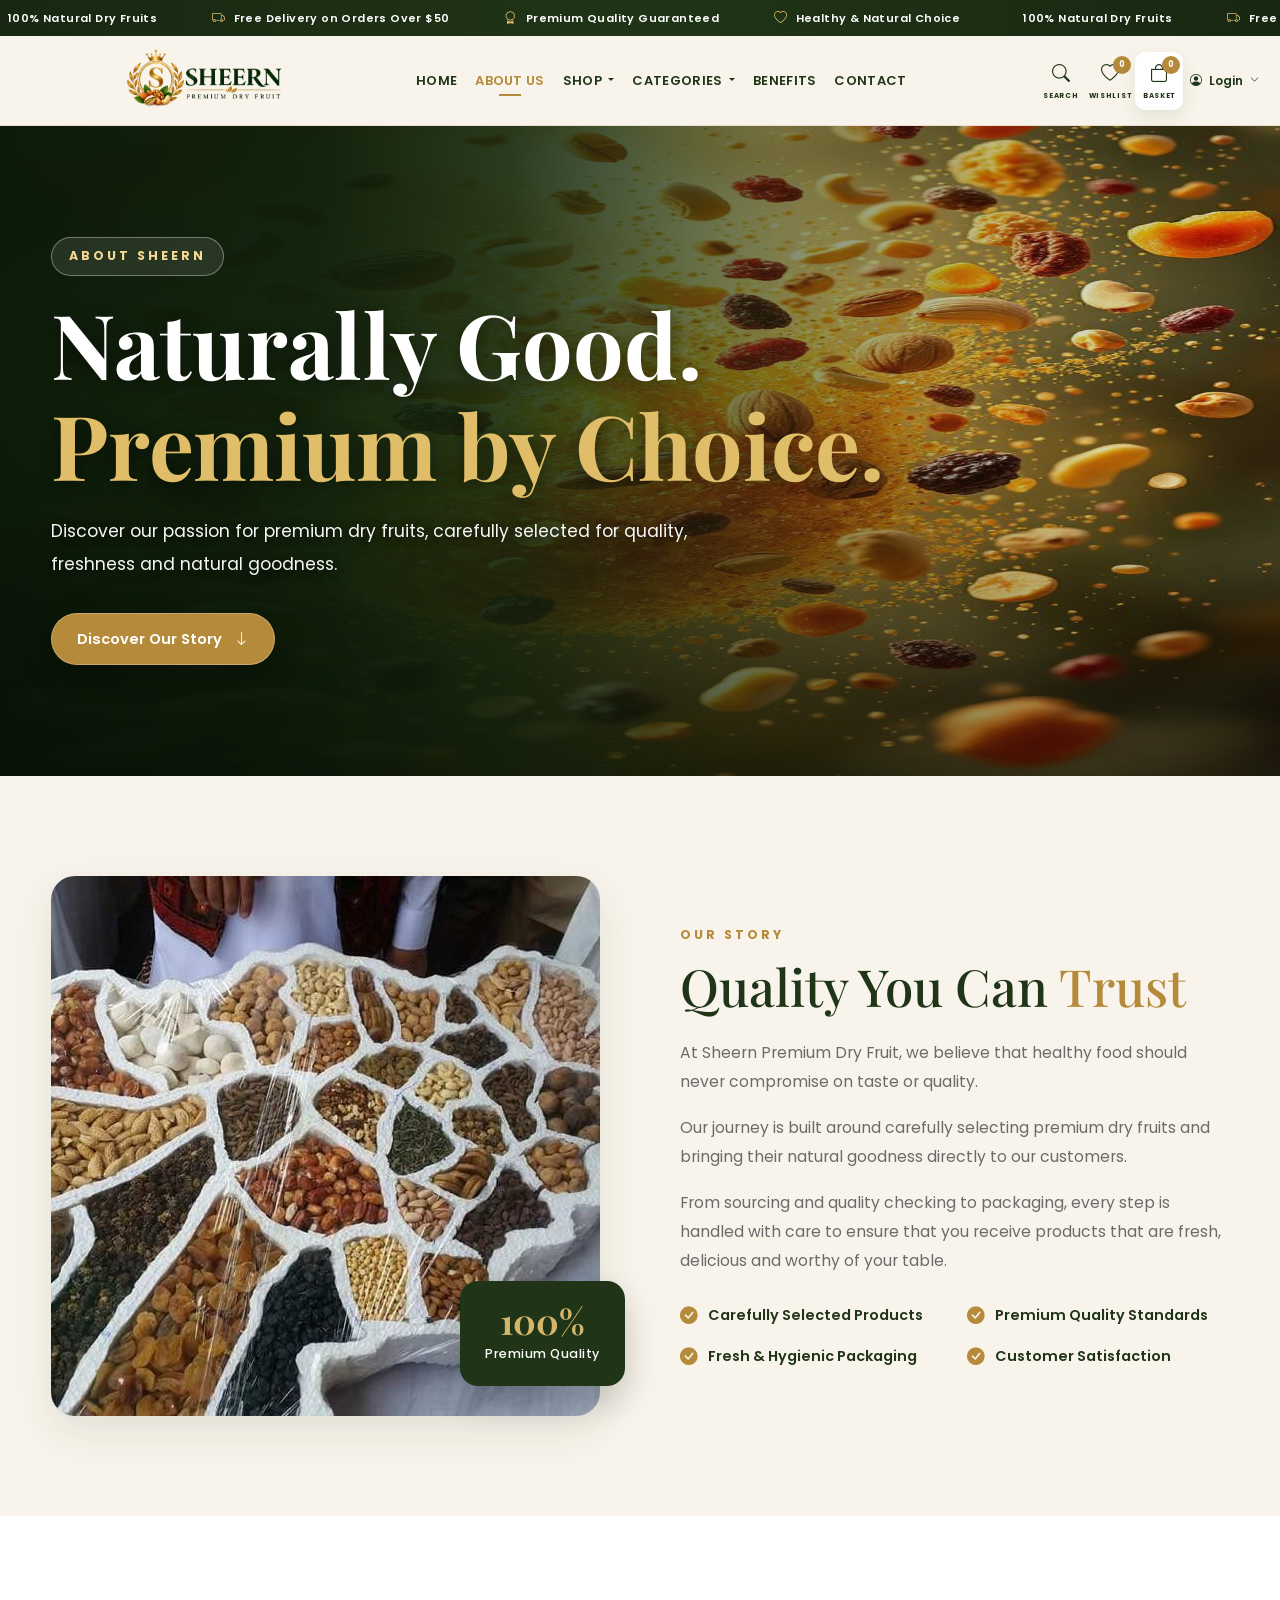
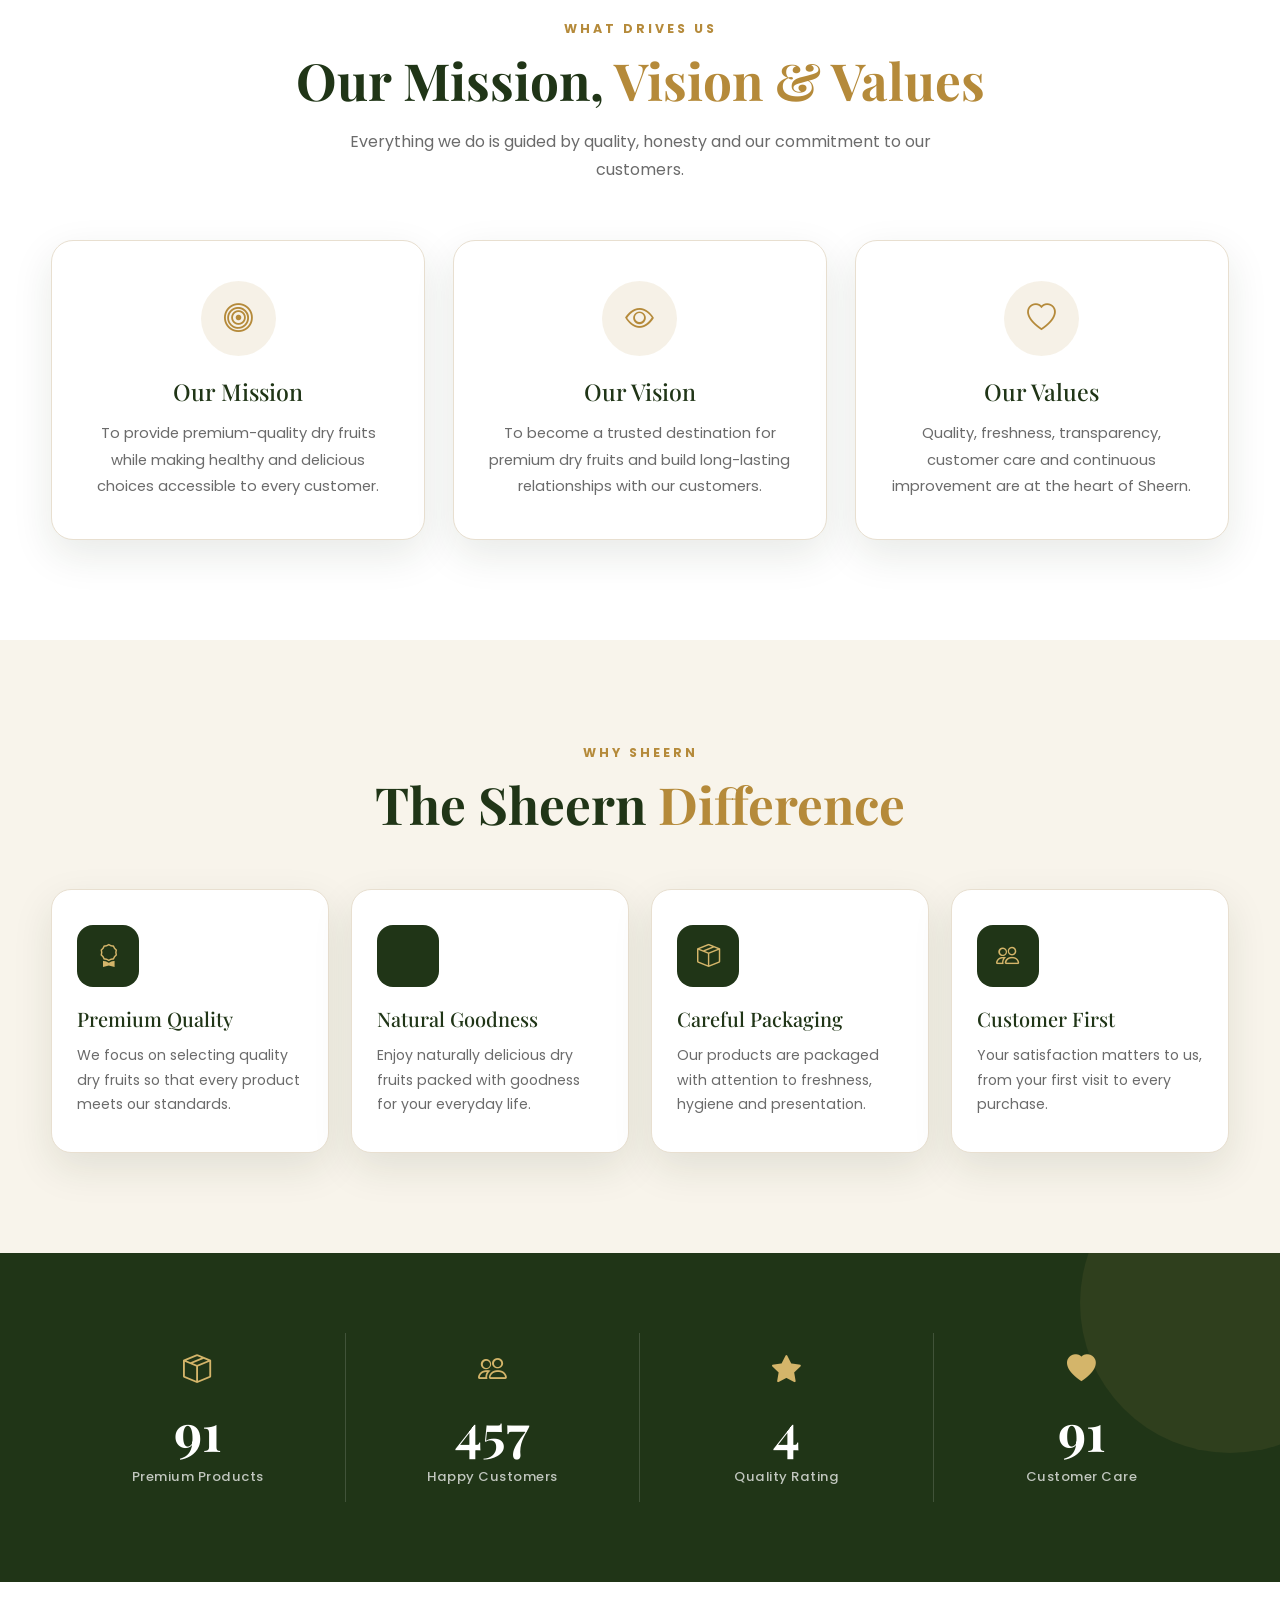
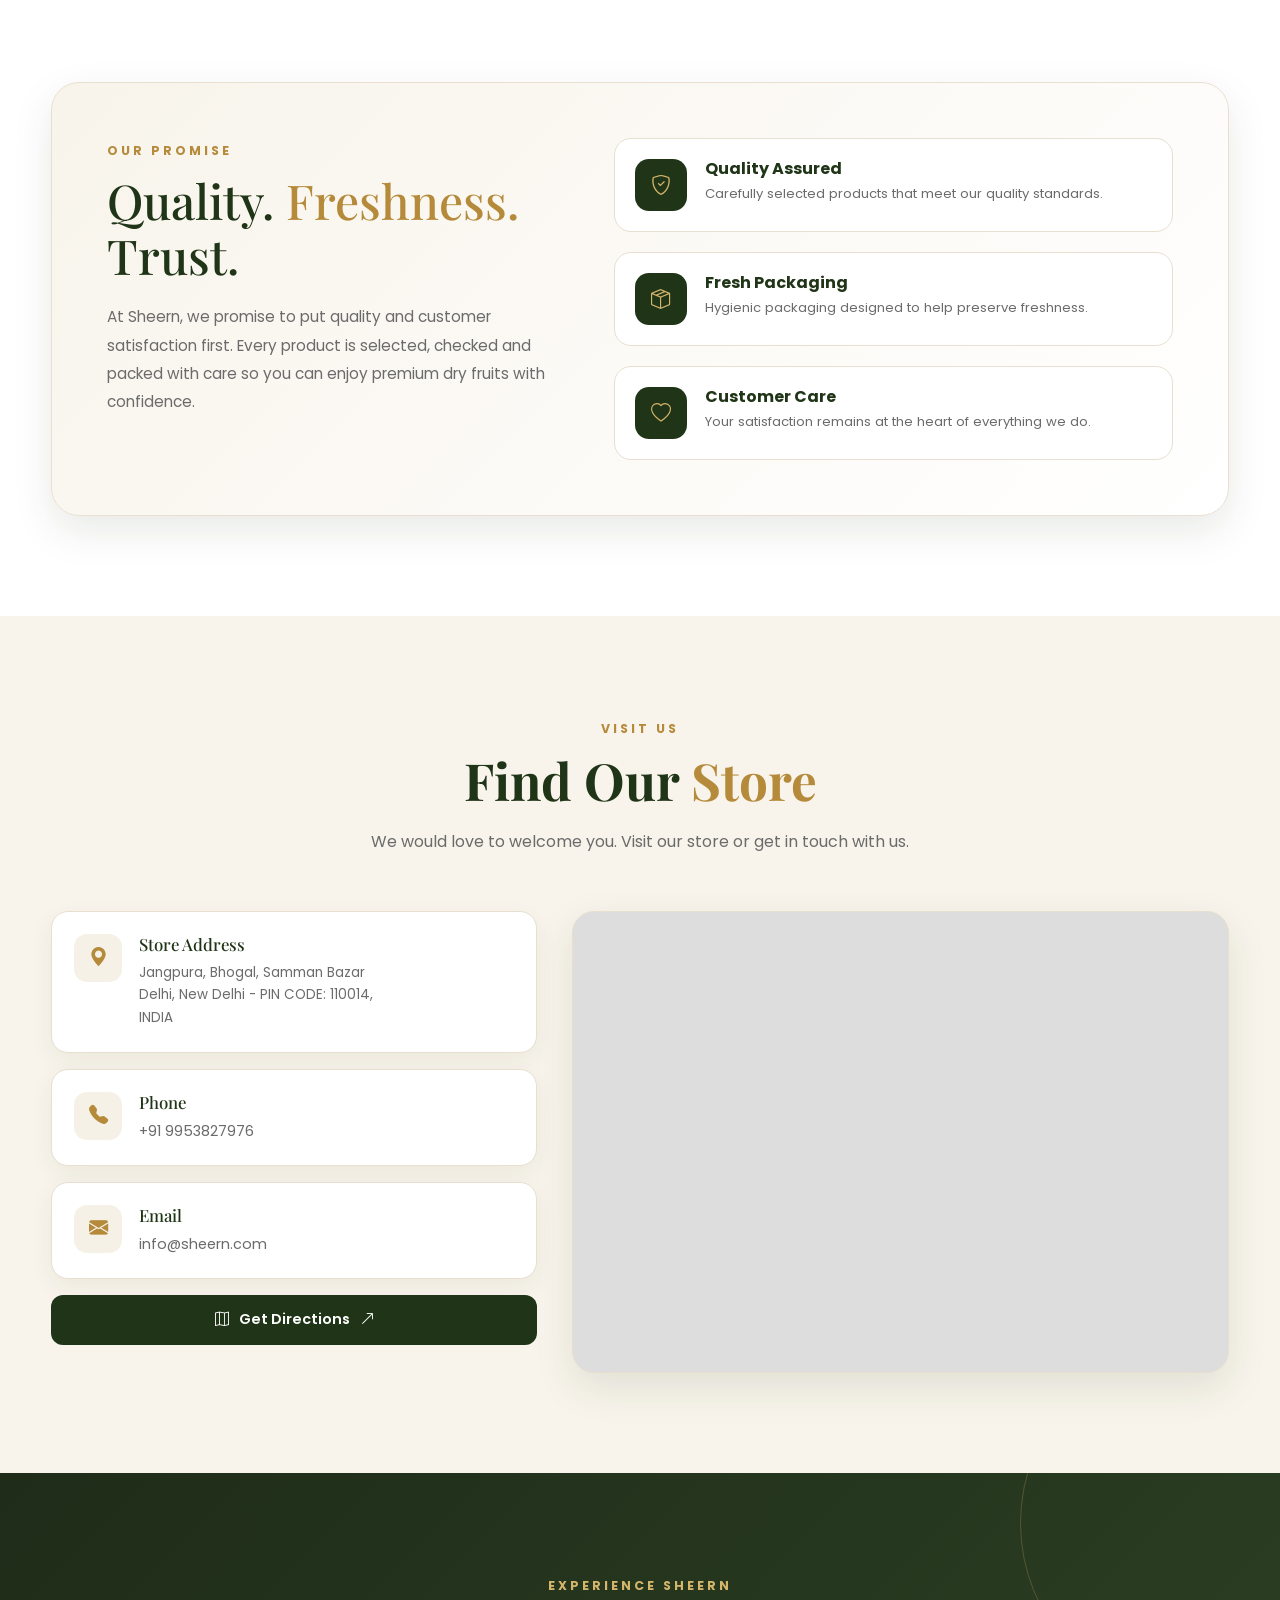
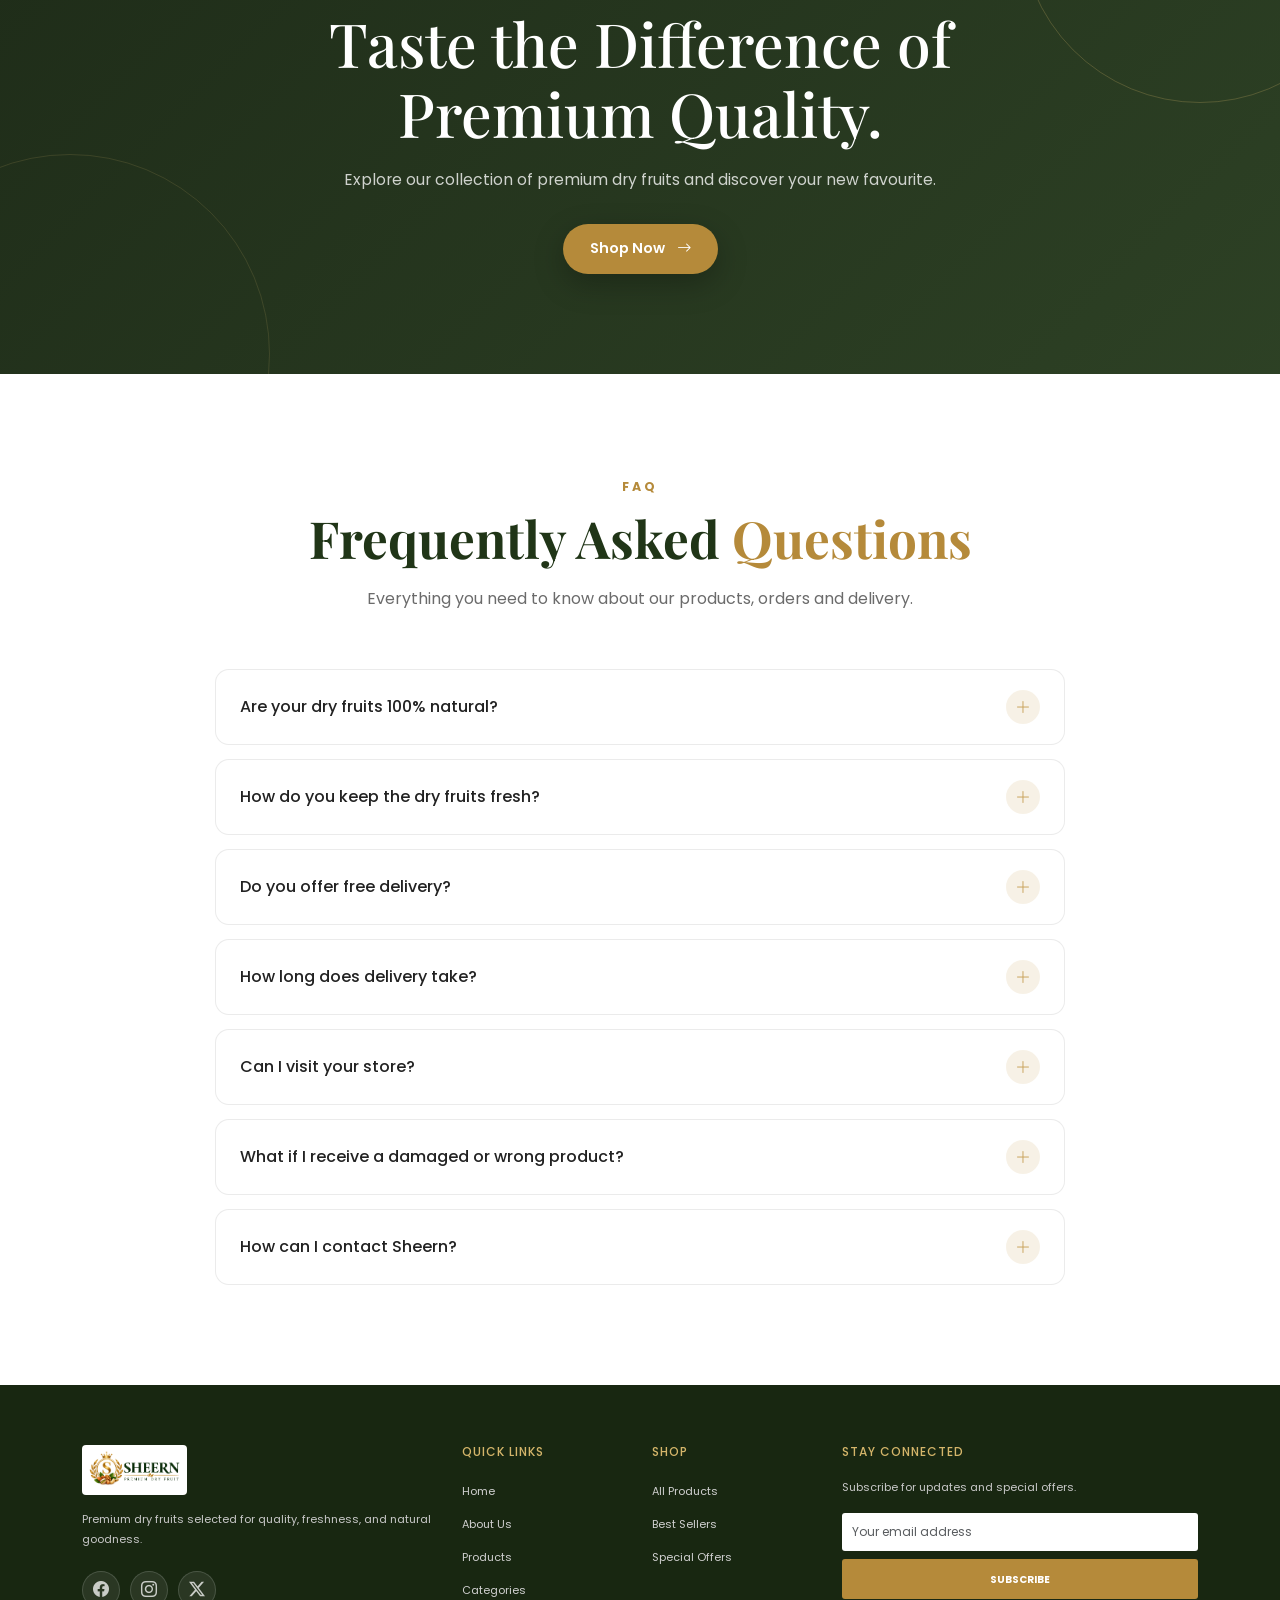
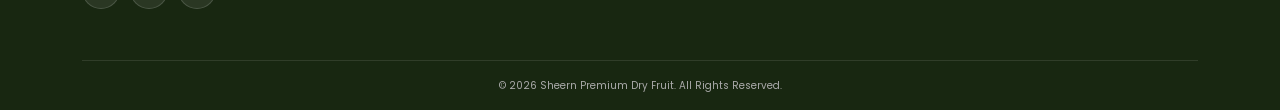
==== commit 1c111ba7: "Genetrating New  funcnalities of sidebar button based on Rules." ====
--- a/About.html
+++ b/About.html
@@ -1989,22 +1989,12 @@
 
     <script src="https://cdn.jsdelivr.net/npm/bootstrap@5.3.3/dist/js/bootstrap.bundle.min.js">
     </script>
-
-
-    <!-- =====================================================
-         MAIN WEBSITE JAVASCRIPT
-         SIDEBAR / ACCOUNT / WISHLIST / CART / PRODUCTS
-    ====================================================== -->
-
-    <script src="JS/Dry.js"></script>
-
-
-    <!-- =====================================================
+<!-- =====================================================
          ABOUT PAGE JAVASCRIPT
          REVEAL / COUNTERS / ABOUT FEATURES
     ====================================================== -->
-    <script src="sweetalert2.min.js"></script>
-    <script src="JS/About.js"></script>
+    <script src="JS/Side.js"></script>
+     <script src="JS/About.js"></script>
     <script src="JS/auth.js"></script>
    <script src="JS/Dry.js"></script>
 
--- a/CSS/Style.css
+++ b/CSS/Style.css
@@ -399,6 +399,7 @@
 .sheern-menu-button.menu-open span:nth-child(3) {
     transform: translateY(-7px) rotate(-45deg);
 }
+
 
 /* =========================================================
    PROMOTION BAR
@@ -5341,4 +5342,19 @@
 
 .checkout-btn:hover {
     background: var(--sheern-gold);
+}
+/* =========================================================
+   SIDEBAR ACCESS: hidden until the user logs in
+========================================================= */
+
+/* logged out: no burger, no sidebar, no overlay */
+#SIDE_toggle,
+body:not(.is-logged-in) #sideNavbar,
+body:not(.is-logged-in) #sidebarOverlay {
+    display: none !important;
+}
+
+/* logged in: show the burger */
+body.is-logged-in #SIDE_toggle {
+    display: flex !important;
 }
